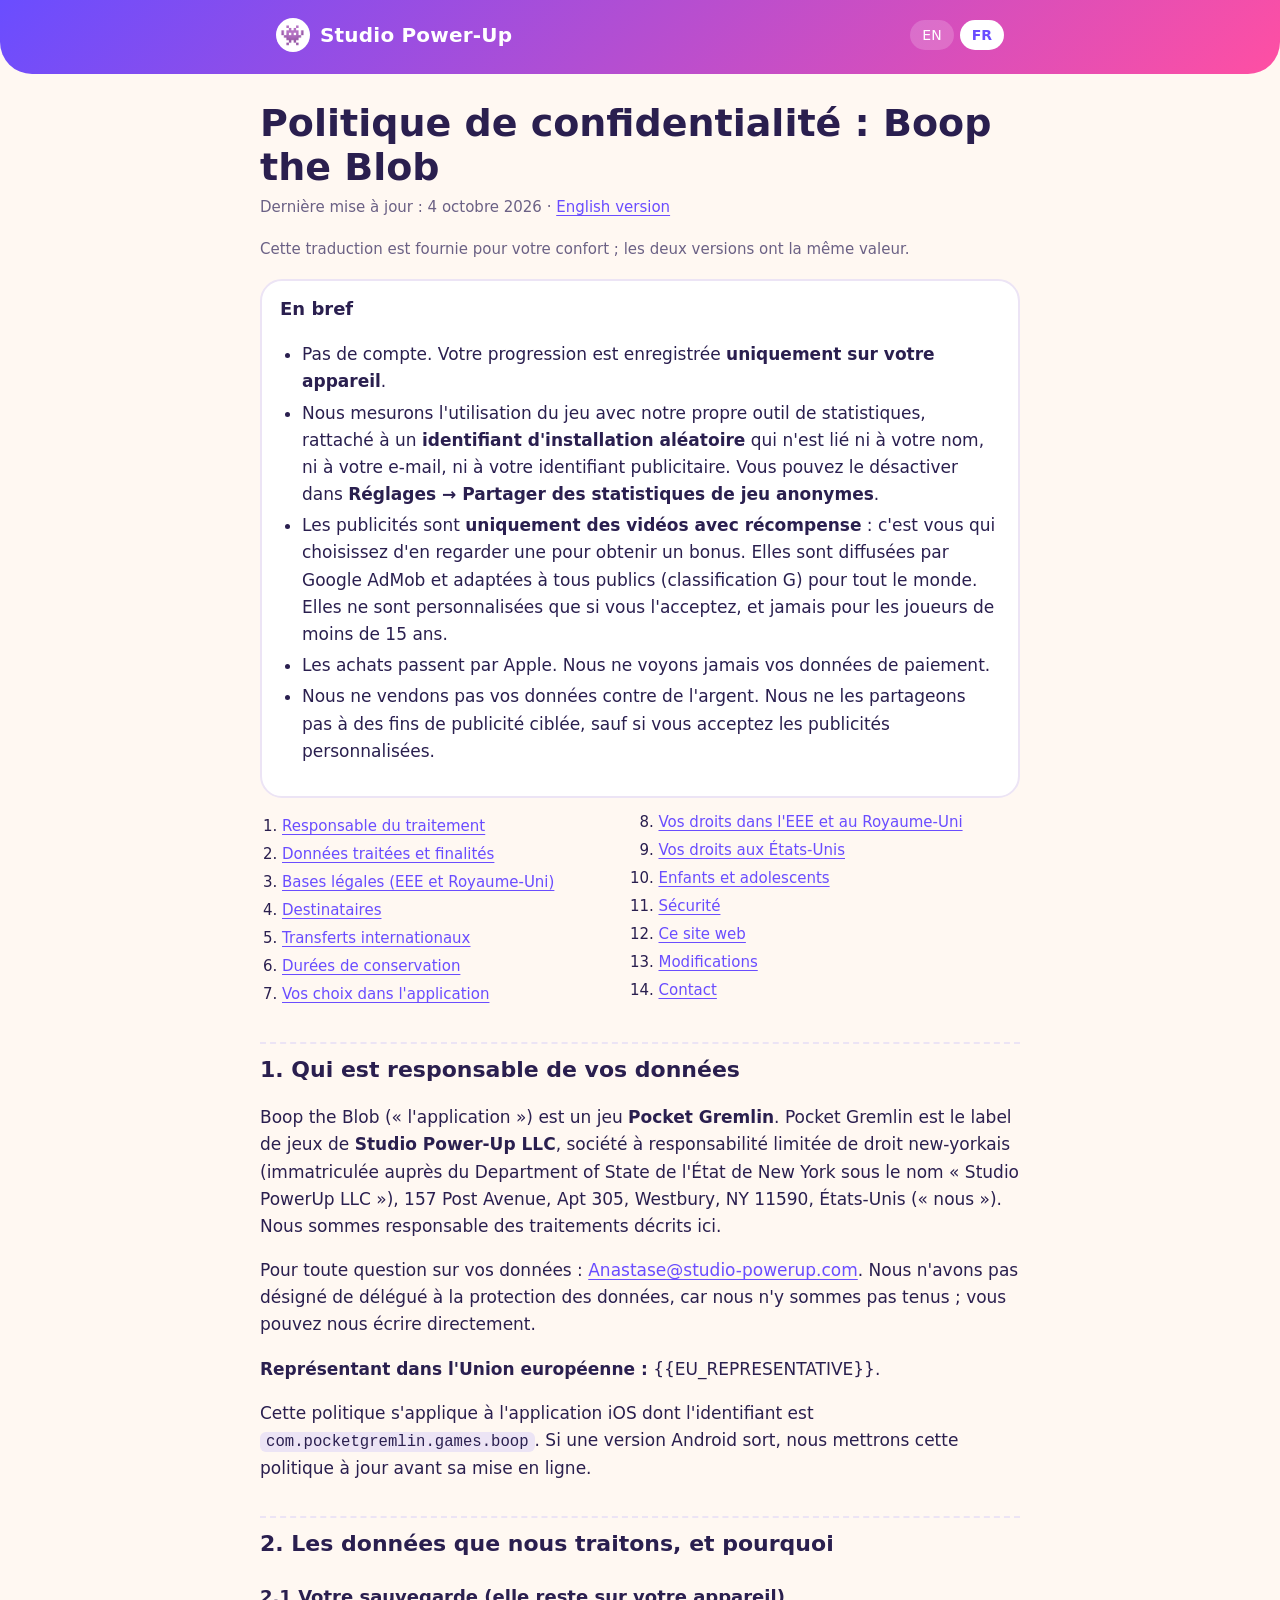
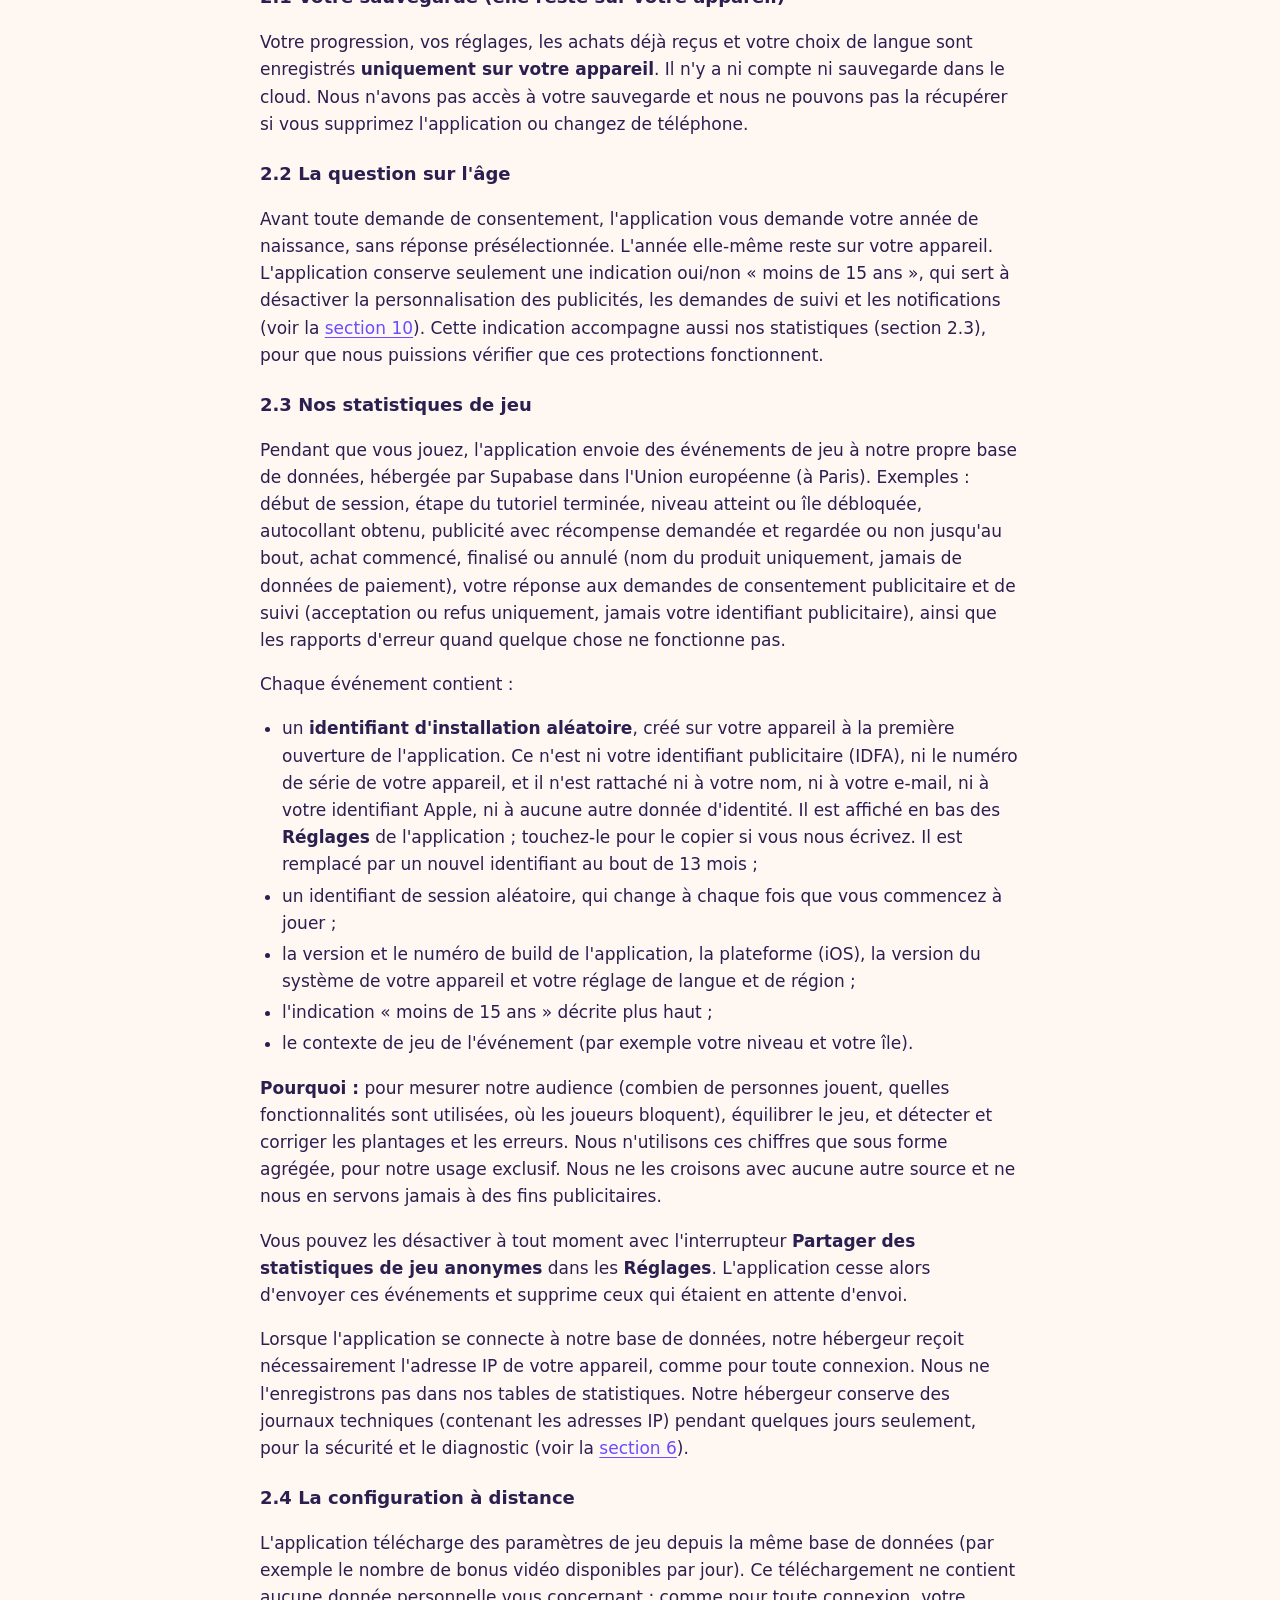
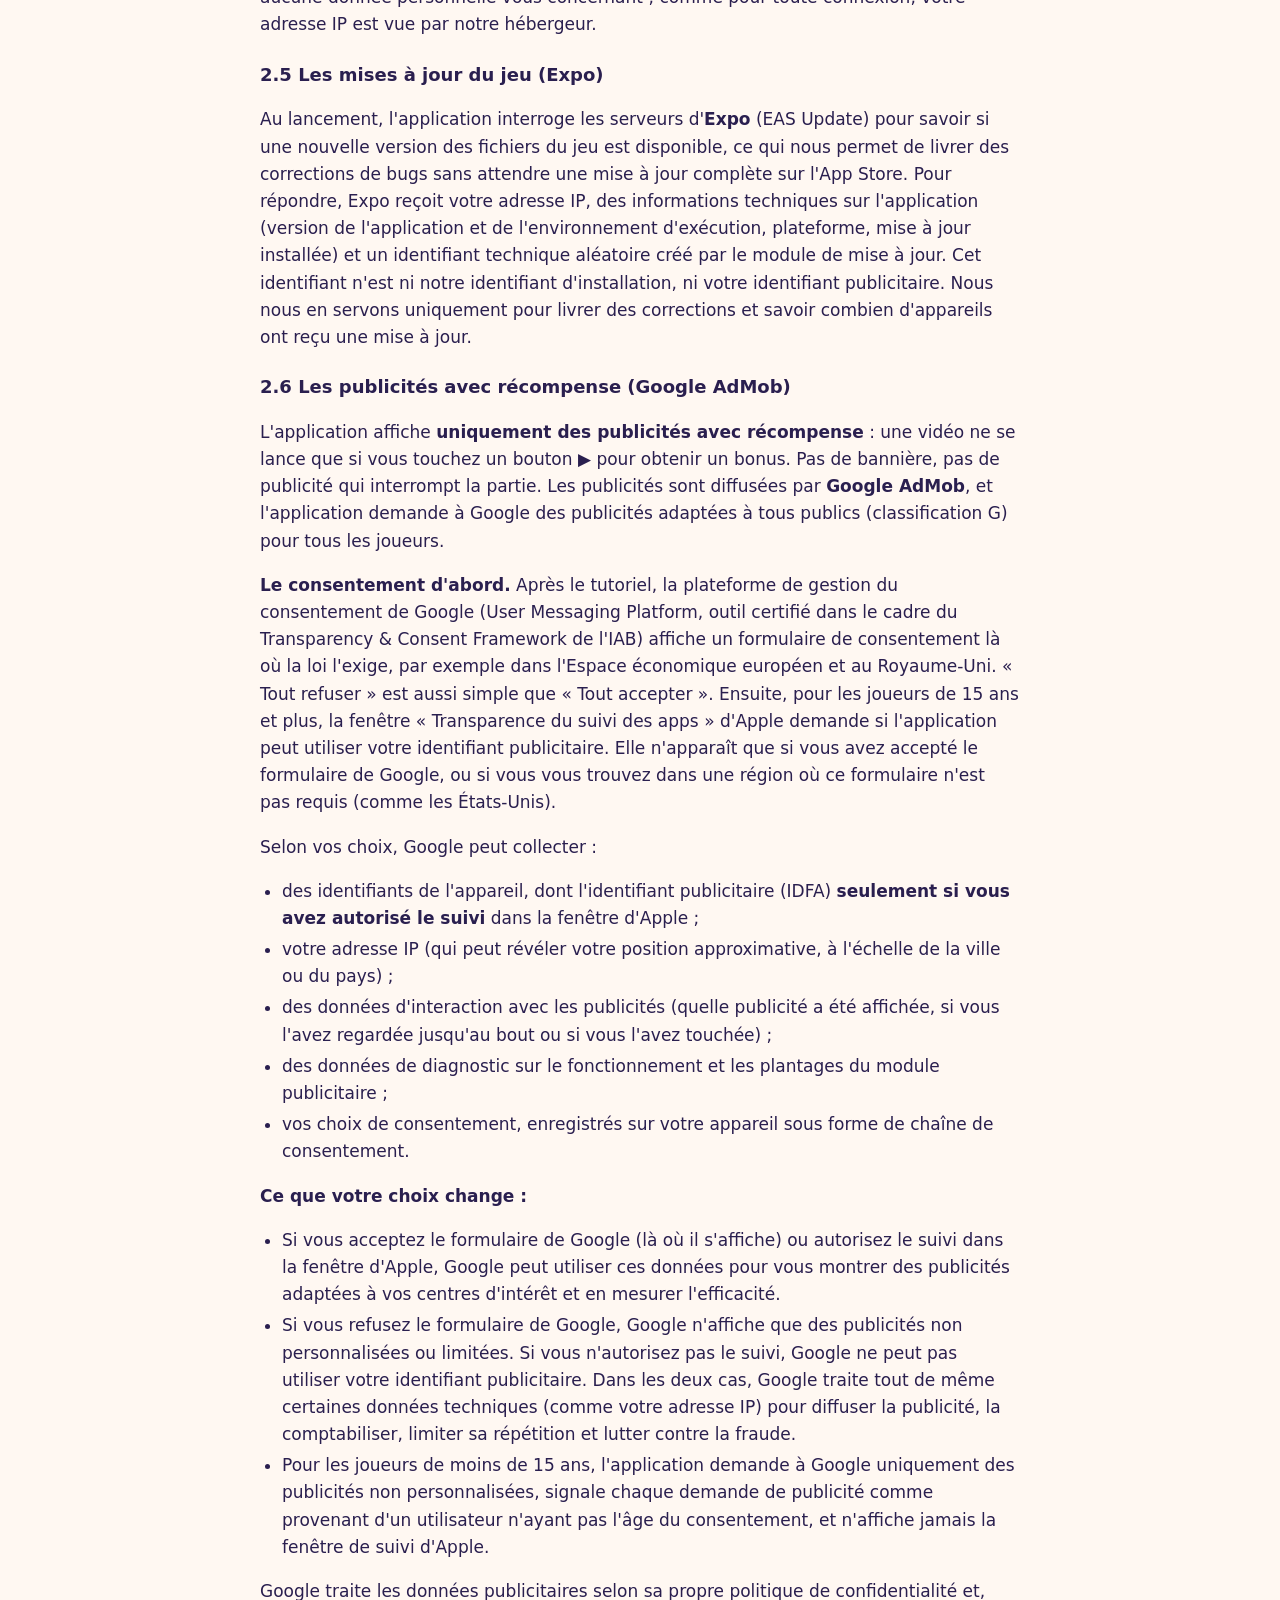
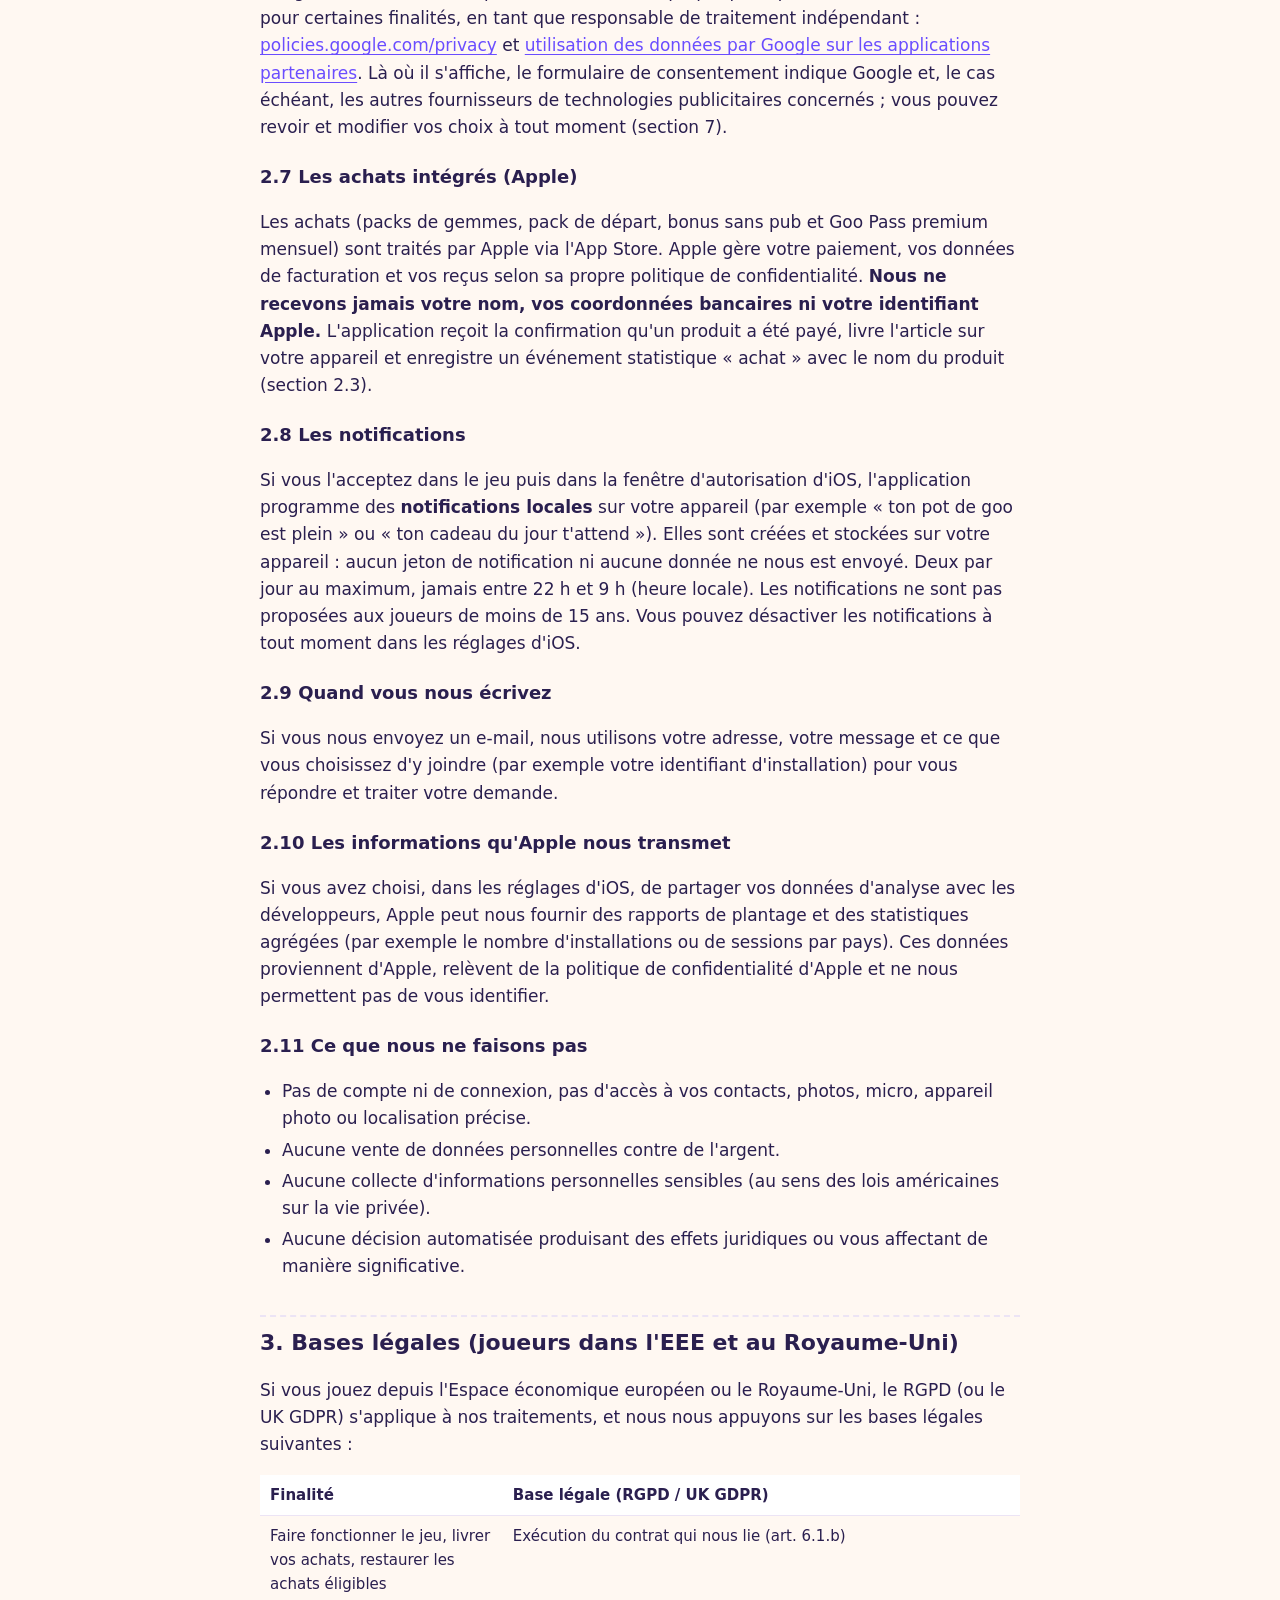
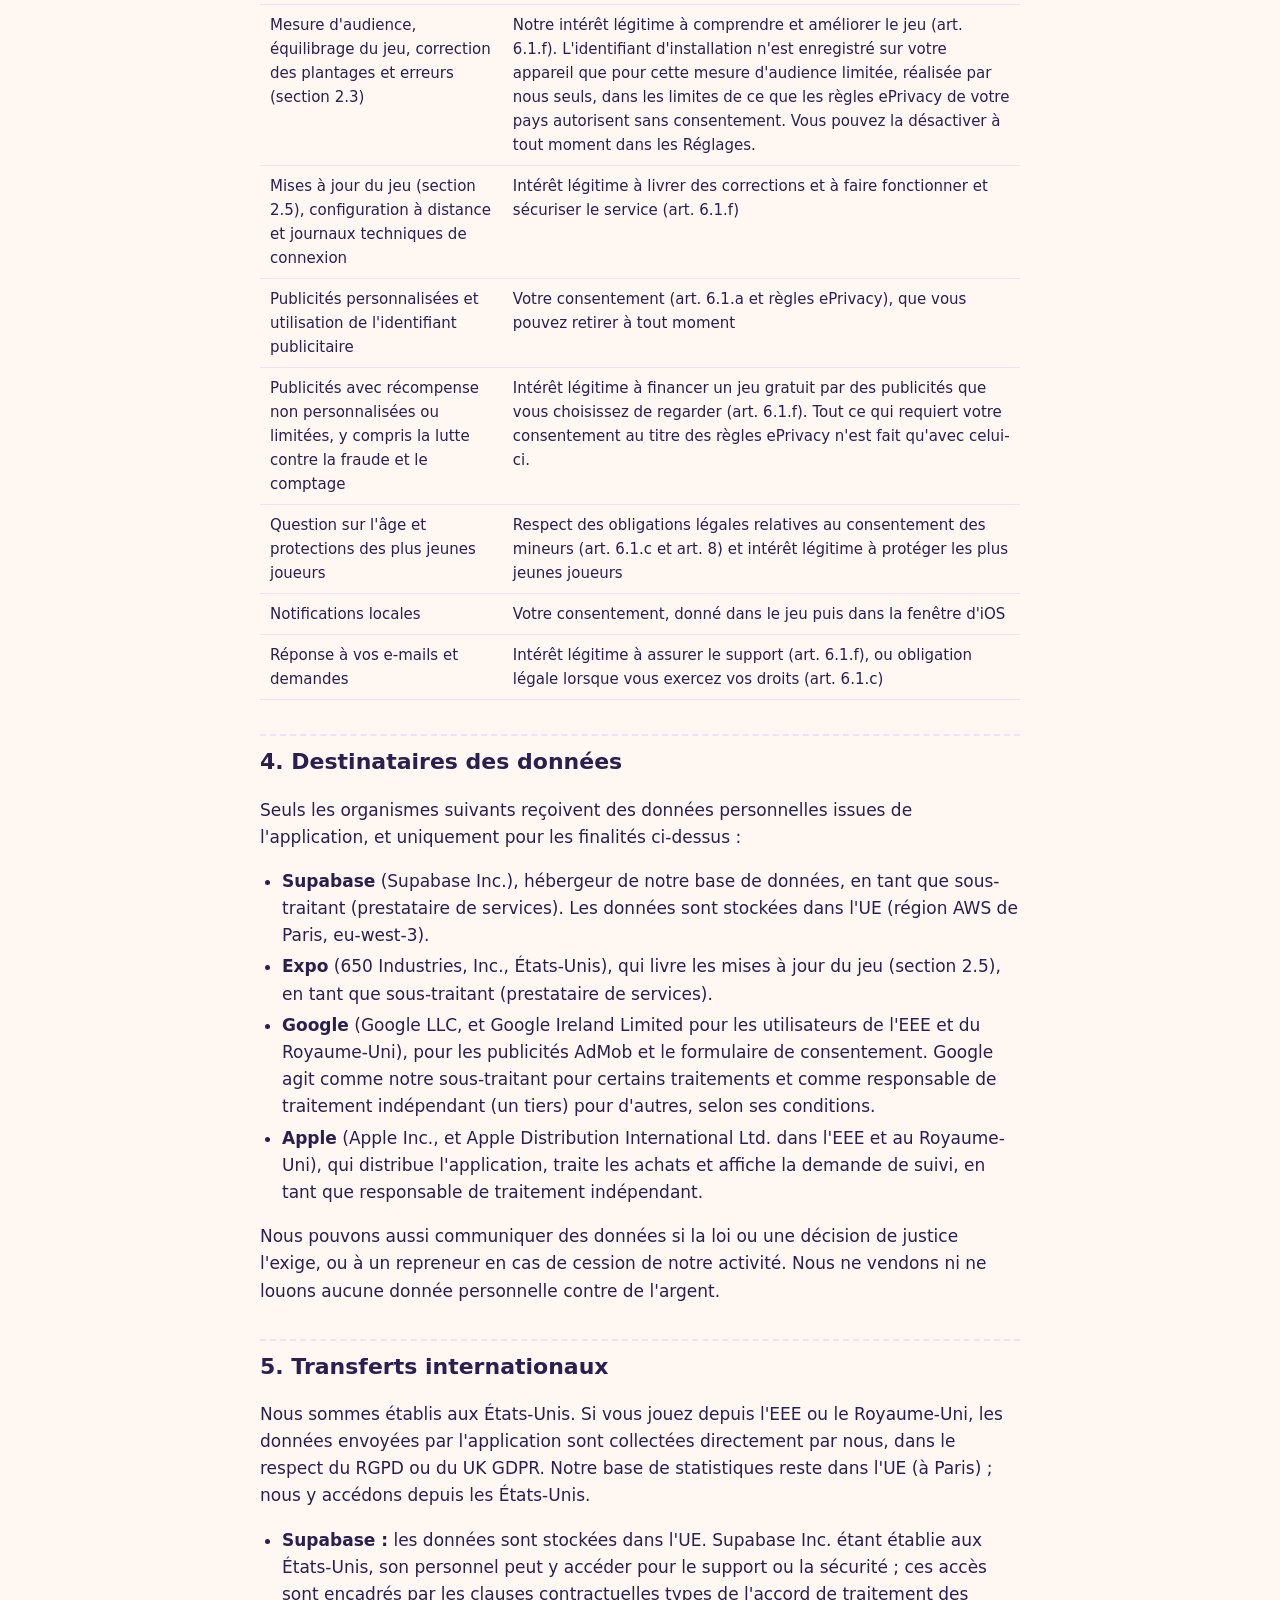
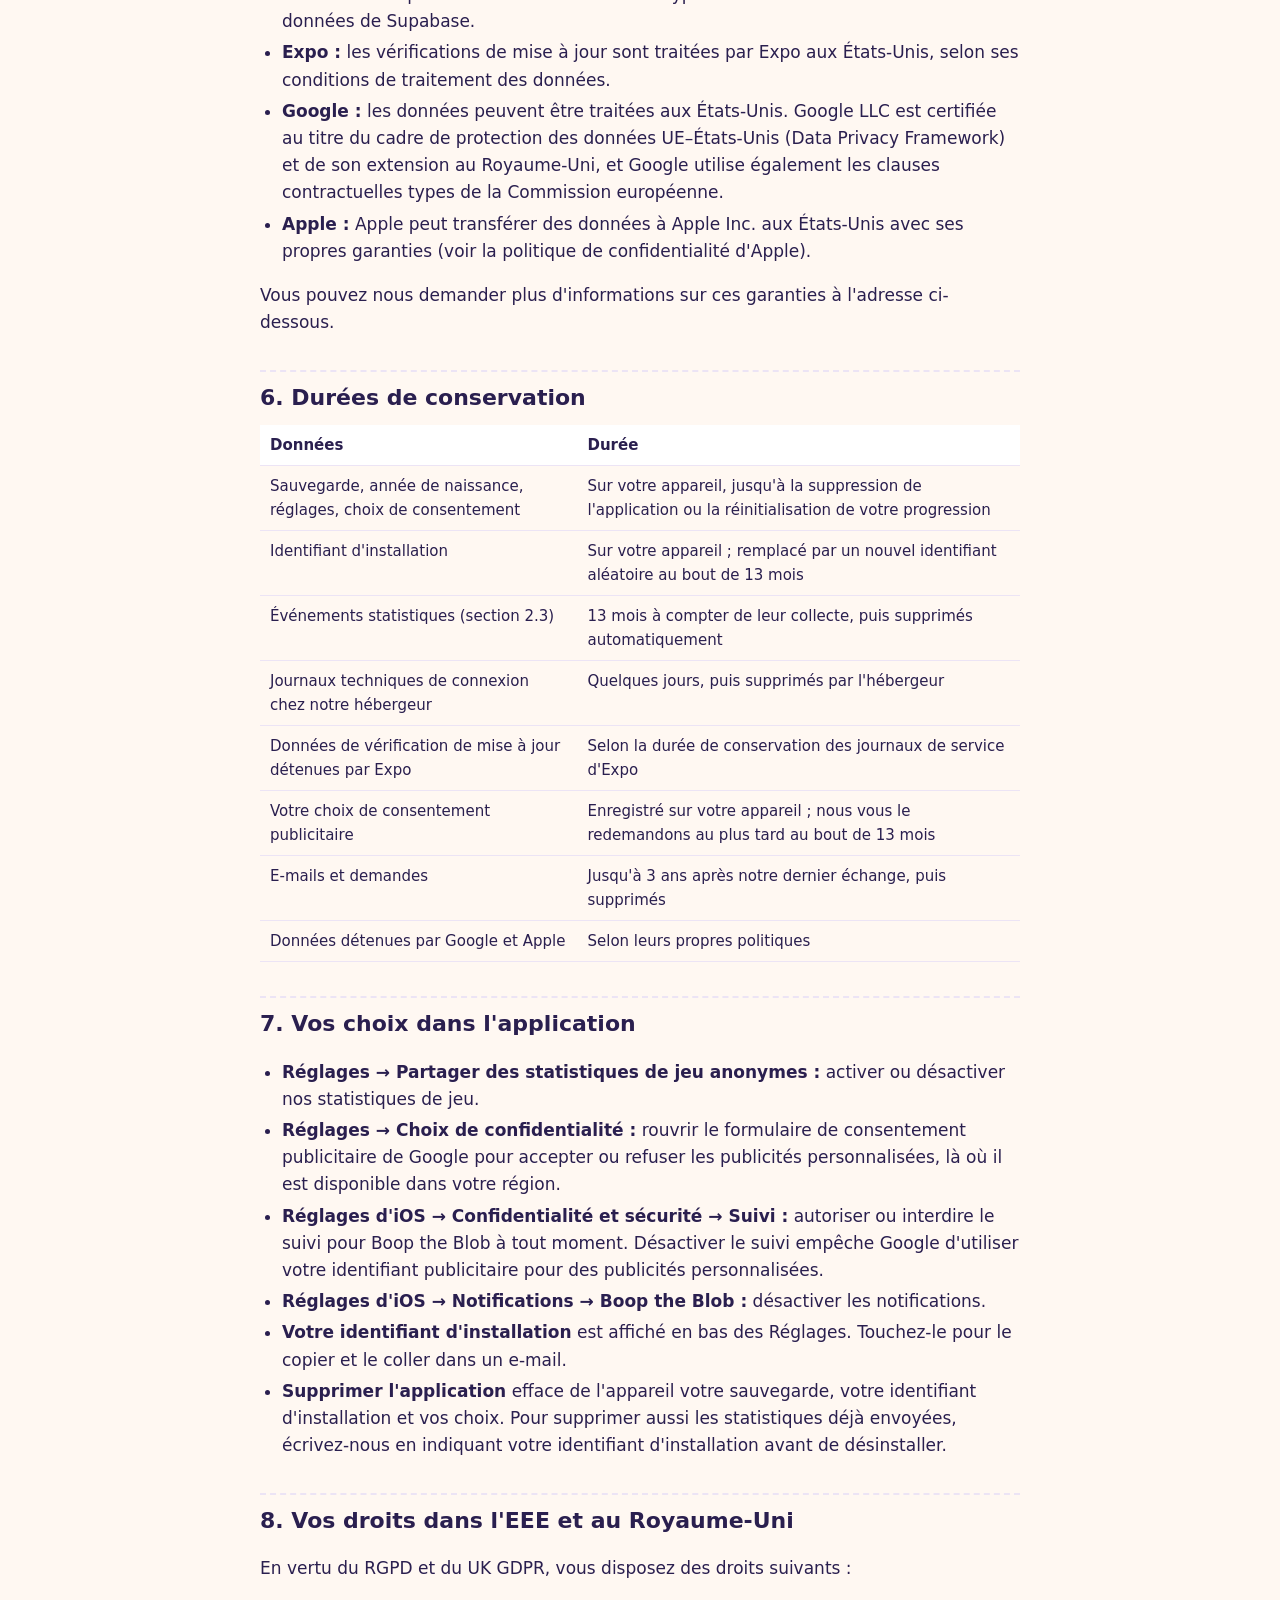
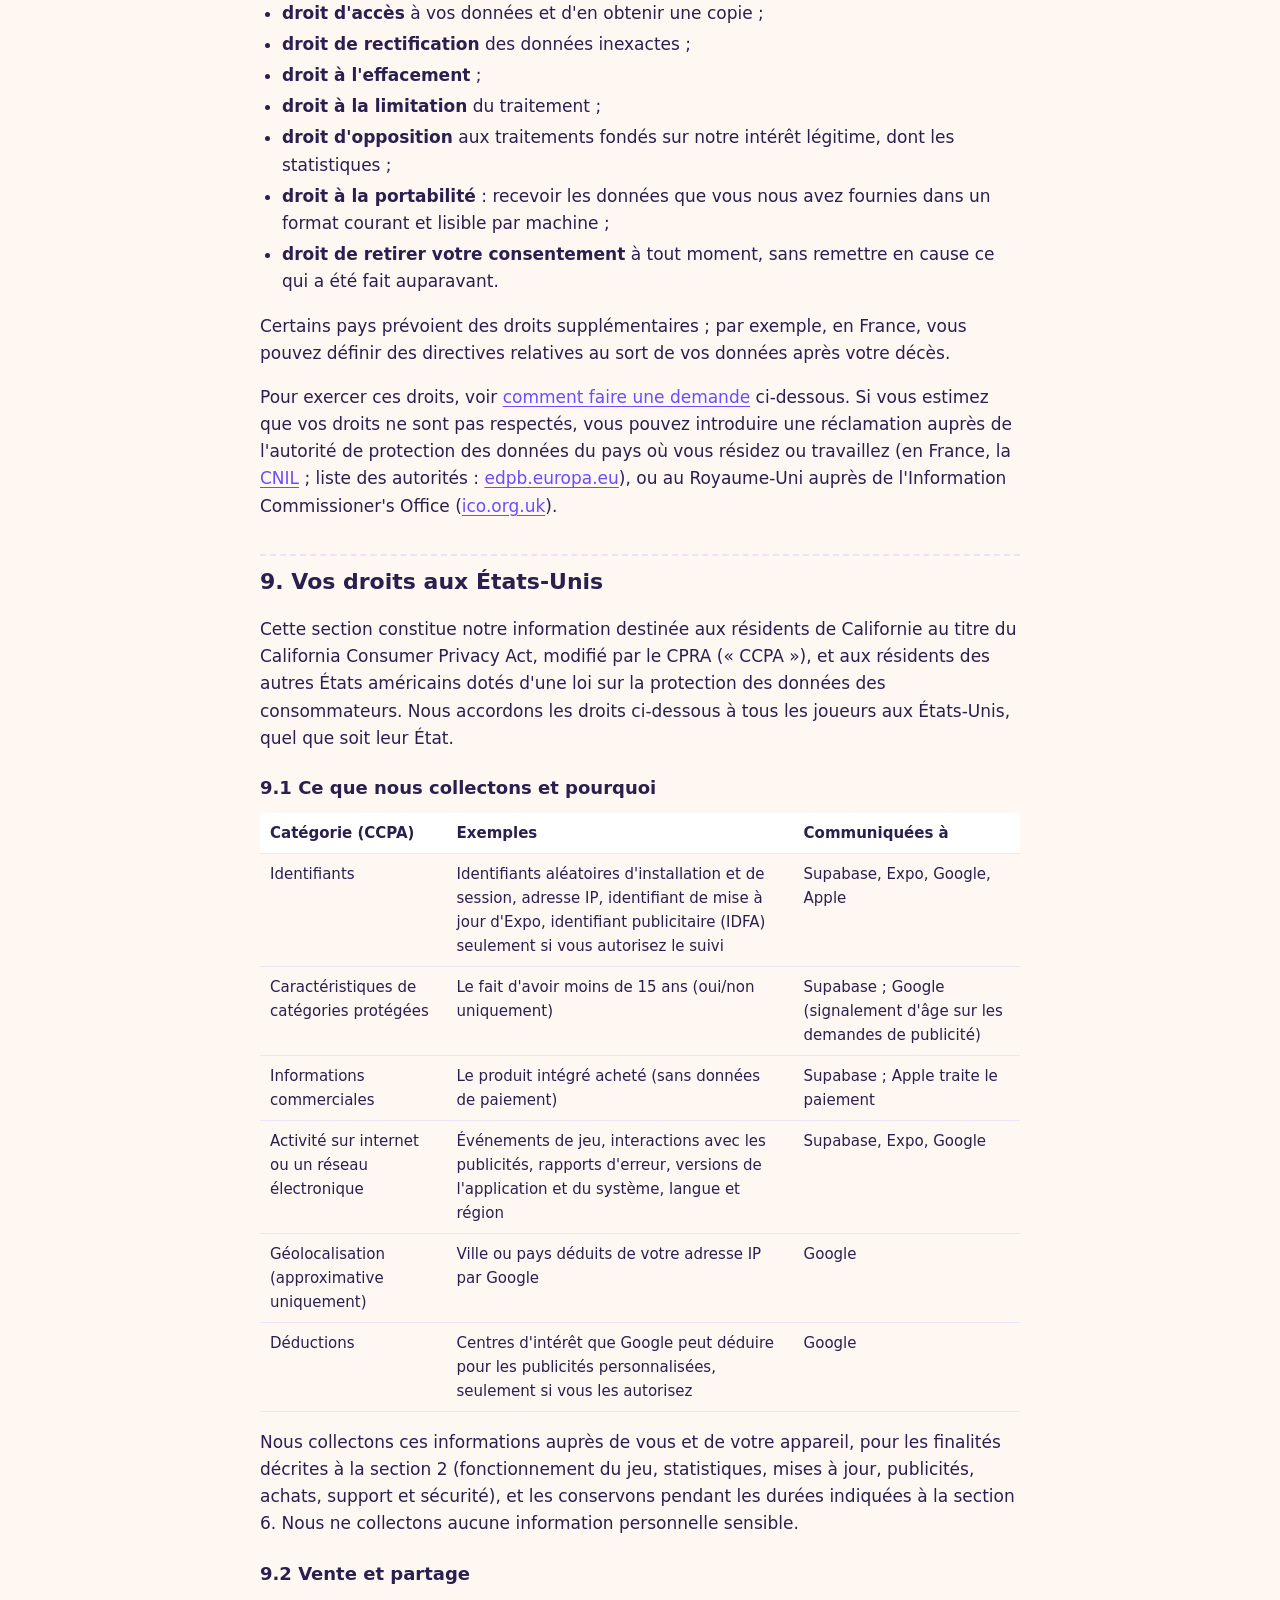
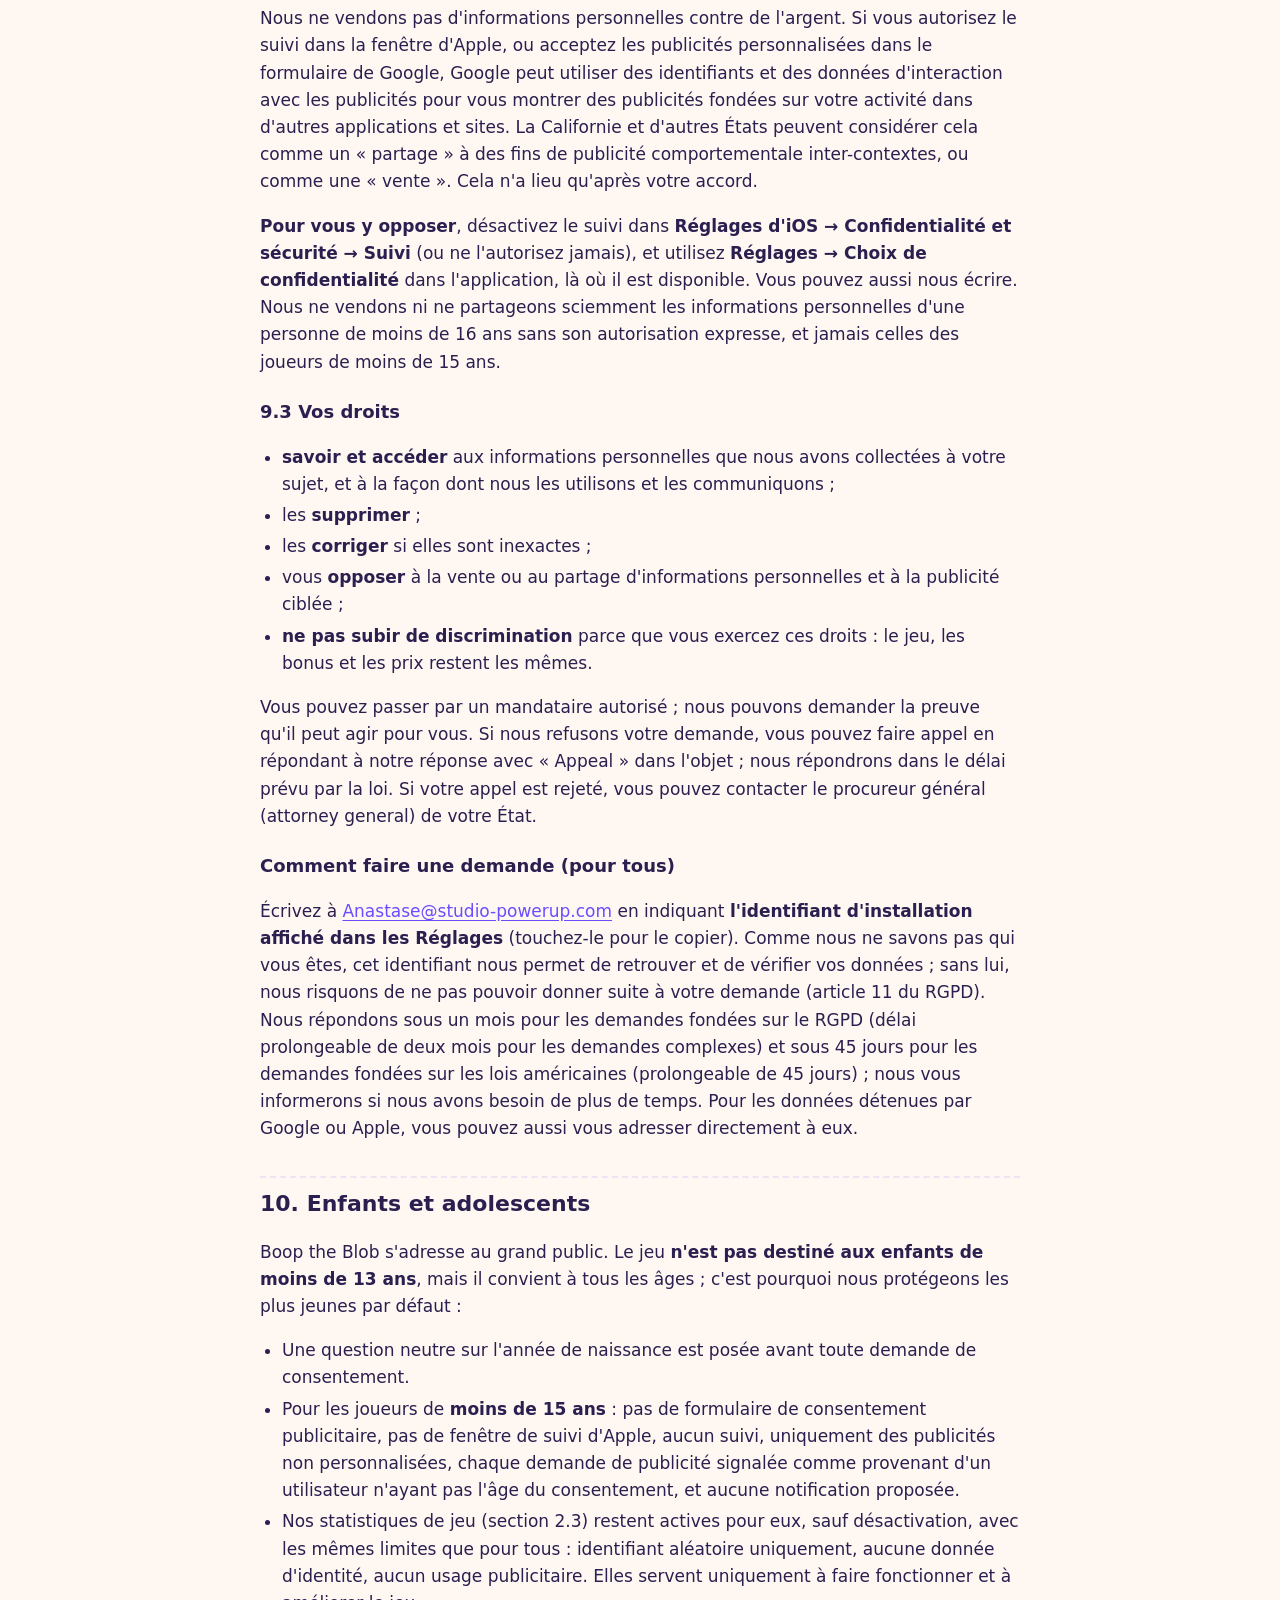
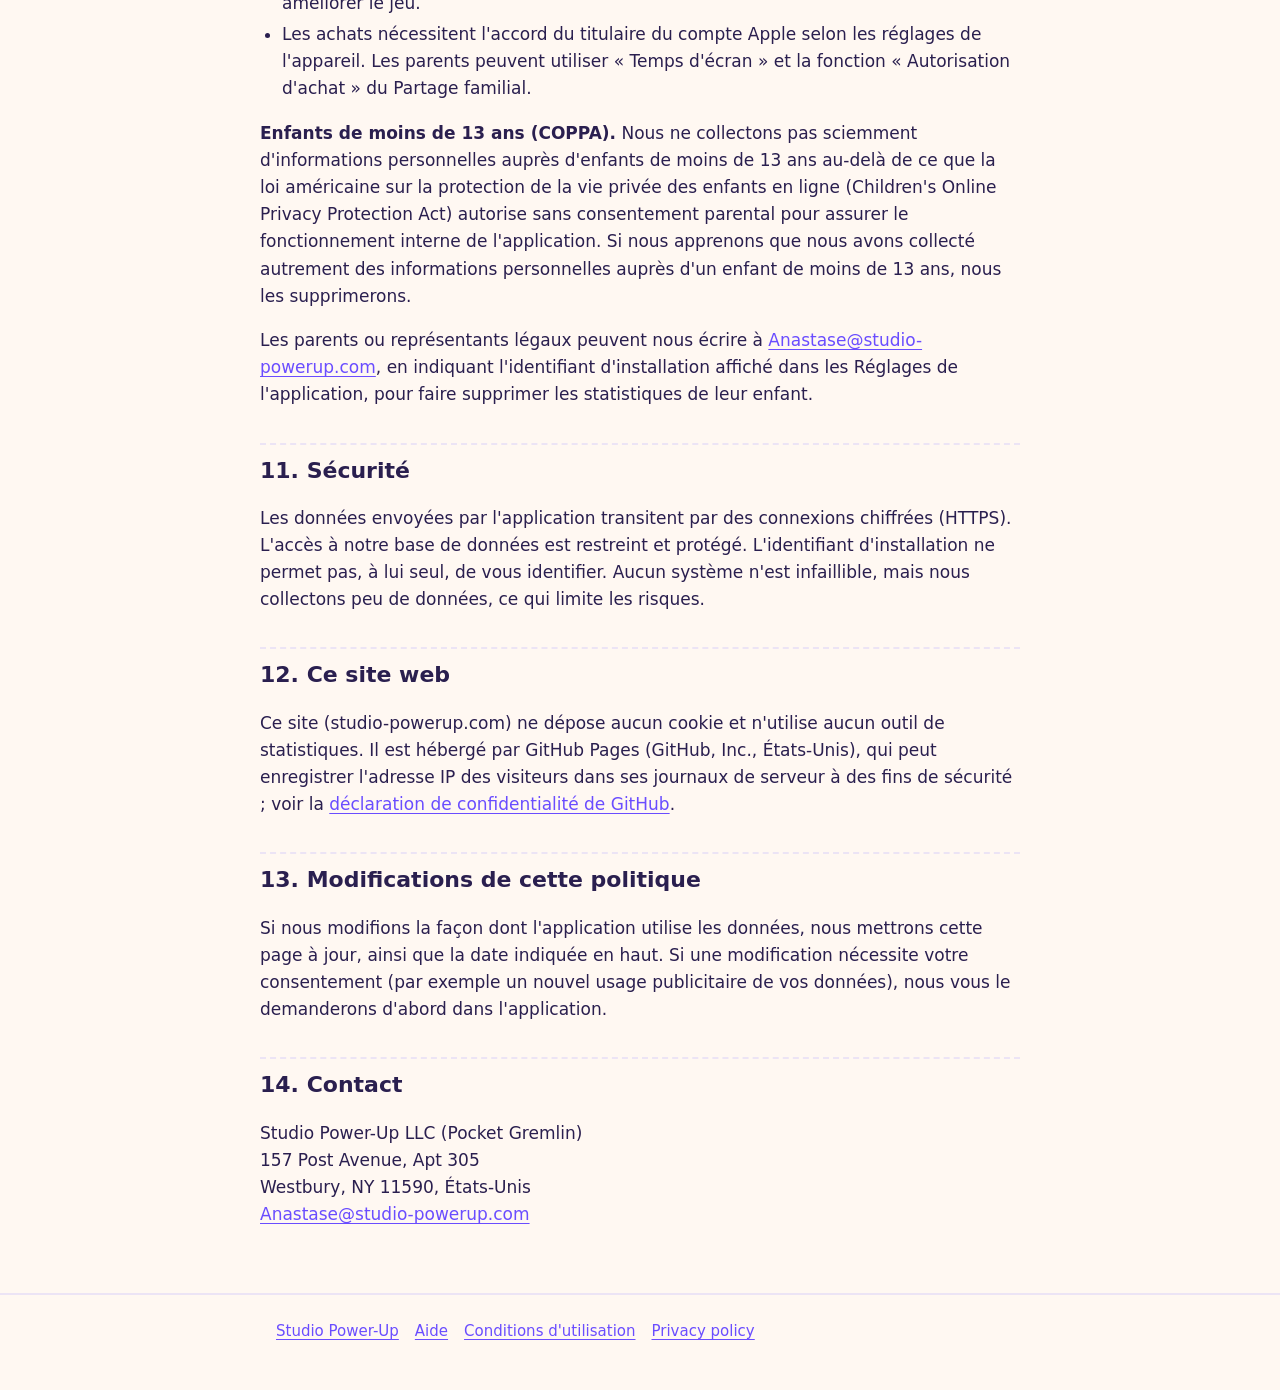
==== boop/privacy-fr.html @ 489411a3 "Studio Power-Up games site: Boop the Blob privacy, terms, support Co-Authored-By: Claude Opus 5.5 <n" ====
<!-- DRAFT: pending legal review -->
<!doctype html>
<html lang="fr">
<head>
<meta charset="utf-8">
<meta name="viewport" content="width=device-width, initial-scale=1">
<title>Boop the Blob : politique de confidentialité</title>
<meta name="description" content="Comment Boop the Blob, un jeu Pocket Gremlin de Studio Power-Up LLC, traite vos données.">
<meta name="robots" content="noindex">
<link rel="canonical" href="https://games.studio-powerup.com/boop/privacy-fr.html">
<link rel="alternate" hreflang="en" href="https://games.studio-powerup.com/boop/privacy.html">
<link rel="alternate" hreflang="fr" href="https://games.studio-powerup.com/boop/privacy-fr.html">
<link rel="stylesheet" href="../style.css">
<link rel="icon" href="icon-256.png">
</head>
<body>
<header class="top">
  <div class="wrap">
    <a class="brand" href="../"><span class="mark" aria-hidden="true">👾</span>Studio Power-Up</a>
    <nav class="lang" aria-label="Langue">
      <a href="privacy.html" lang="en">EN</a>
      <a href="privacy-fr.html" aria-current="true" lang="fr">FR</a>
    </nav>
  </div>
</header>

<main class="wrap doc">
  <h1>Politique de confidentialité : Boop the Blob</h1>
  <p class="meta">Dernière mise à jour : 4 octobre 2026 · <a href="privacy.html" lang="en">English version</a></p>
  <p class="meta">Cette traduction est fournie pour votre confort ; les deux versions ont la même valeur.</p>

  <section class="tldr" aria-labelledby="tldr">
    <h2 id="tldr">En bref</h2>
    <ul>
      <li>Pas de compte. Votre progression est enregistrée <b>uniquement sur votre appareil</b>.</li>
      <li>Nous mesurons l'utilisation du jeu avec notre propre outil de statistiques, rattaché à un <b>identifiant d'installation aléatoire</b> qui n'est lié ni à votre nom, ni à votre e-mail, ni à votre identifiant publicitaire. Vous pouvez le désactiver dans <b>Réglages → Partager des statistiques de jeu anonymes</b>.</li>
      <li>Les publicités sont <b>uniquement des vidéos avec récompense</b> : c'est vous qui choisissez d'en regarder une pour obtenir un bonus. Elles sont diffusées par Google AdMob et adaptées à tous publics (classification G) pour tout le monde. Elles ne sont personnalisées que si vous l'acceptez, et jamais pour les joueurs de moins de 15 ans.</li>
      <li>Les achats passent par Apple. Nous ne voyons jamais vos données de paiement.</li>
      <li>Nous ne vendons pas vos données contre de l'argent. Nous ne les partageons pas à des fins de publicité ciblée, sauf si vous acceptez les publicités personnalisées.</li>
    </ul>
  </section>

  <nav aria-label="Sommaire">
    <ol class="toc">
      <li><a href="#responsable">Responsable du traitement</a></li>
      <li><a href="#donnees">Données traitées et finalités</a></li>
      <li><a href="#bases">Bases légales (EEE et Royaume-Uni)</a></li>
      <li><a href="#destinataires">Destinataires</a></li>
      <li><a href="#transferts">Transferts internationaux</a></li>
      <li><a href="#conservation">Durées de conservation</a></li>
      <li><a href="#choix">Vos choix dans l'application</a></li>
      <li><a href="#droits">Vos droits dans l'EEE et au Royaume-Uni</a></li>
      <li><a href="#droits-us">Vos droits aux États-Unis</a></li>
      <li><a href="#mineurs">Enfants et adolescents</a></li>
      <li><a href="#securite">Sécurité</a></li>
      <li><a href="#site">Ce site web</a></li>
      <li><a href="#modifications">Modifications</a></li>
      <li><a href="#contact">Contact</a></li>
    </ol>
  </nav>

  <h2 id="responsable">1. Qui est responsable de vos données</h2>
  <p>Boop the Blob (« l'application ») est un jeu <b>Pocket Gremlin</b>. Pocket Gremlin est le label de jeux de <b>Studio Power-Up LLC</b>, société à responsabilité limitée de droit new-yorkais (immatriculée auprès du Department of State de l'État de New York sous le nom « Studio PowerUp LLC »), 157 Post Avenue, Apt 305, Westbury, NY 11590, États-Unis (« nous »). Nous sommes responsable des traitements décrits ici.</p>
  <p>Pour toute question sur vos données : <a href="mailto:Anastase@studio-powerup.com">Anastase@studio-powerup.com</a>. Nous n'avons pas désigné de délégué à la protection des données, car nous n'y sommes pas tenus ; vous pouvez nous écrire directement.</p>
  <p><b>Représentant dans l'Union européenne :</b> {{EU_REPRESENTATIVE}}. <!-- Art. 27 RGPD : un responsable établi hors de l'UE qui propose des biens ou services à des personnes dans l'UE peut devoir désigner un représentant dans l'UE, sauf traitement occasionnel et à faible risque. À trancher avec un conseil ; un représentant au Royaume-Uni (UK GDPR art. 27) peut aussi être nécessaire. Supprimer cette ligne si aucun n'est requis. --></p>
  <p>Cette politique s'applique à l'application iOS dont l'identifiant est <code>com.pocketgremlin.games.boop</code>. Si une version Android sort, nous mettrons cette politique à jour avant sa mise en ligne.</p>

  <h2 id="donnees">2. Les données que nous traitons, et pourquoi</h2>

  <h3>2.1 Votre sauvegarde (elle reste sur votre appareil)</h3>
  <p>Votre progression, vos réglages, les achats déjà reçus et votre choix de langue sont enregistrés <b>uniquement sur votre appareil</b>. Il n'y a ni compte ni sauvegarde dans le cloud. Nous n'avons pas accès à votre sauvegarde et nous ne pouvons pas la récupérer si vous supprimez l'application ou changez de téléphone.</p>

  <h3>2.2 La question sur l'âge</h3>
  <p>Avant toute demande de consentement, l'application vous demande votre année de naissance, sans réponse présélectionnée. L'année elle-même reste sur votre appareil. L'application conserve seulement une indication oui/non « moins de 15 ans », qui sert à désactiver la personnalisation des publicités, les demandes de suivi et les notifications (voir la <a href="#mineurs">section 10</a>). Cette indication accompagne aussi nos statistiques (section 2.3), pour que nous puissions vérifier que ces protections fonctionnent.</p>

  <h3>2.3 Nos statistiques de jeu</h3>
  <p>Pendant que vous jouez, l'application envoie des événements de jeu à notre propre base de données, hébergée par Supabase dans l'Union européenne (à Paris). Exemples : début de session, étape du tutoriel terminée, niveau atteint ou île débloquée, autocollant obtenu, publicité avec récompense demandée et regardée ou non jusqu'au bout, achat commencé, finalisé ou annulé (nom du produit uniquement, jamais de données de paiement), votre réponse aux demandes de consentement publicitaire et de suivi (acceptation ou refus uniquement, jamais votre identifiant publicitaire), ainsi que les rapports d'erreur quand quelque chose ne fonctionne pas.</p>
  <p>Chaque événement contient :</p>
  <ul>
    <li>un <b>identifiant d'installation aléatoire</b>, créé sur votre appareil à la première ouverture de l'application. Ce n'est ni votre identifiant publicitaire (IDFA), ni le numéro de série de votre appareil, et il n'est rattaché ni à votre nom, ni à votre e-mail, ni à votre identifiant Apple, ni à aucune autre donnée d'identité. Il est affiché en bas des <b>Réglages</b> de l'application ; touchez-le pour le copier si vous nous écrivez. Il est remplacé par un nouvel identifiant au bout de 13 mois ;</li>
    <li>un identifiant de session aléatoire, qui change à chaque fois que vous commencez à jouer ;</li>
    <li>la version et le numéro de build de l'application, la plateforme (iOS), la version du système de votre appareil et votre réglage de langue et de région ;</li>
    <li>l'indication « moins de 15 ans » décrite plus haut ;</li>
    <li>le contexte de jeu de l'événement (par exemple votre niveau et votre île).</li>
  </ul>
  <p><b>Pourquoi :</b> pour mesurer notre audience (combien de personnes jouent, quelles fonctionnalités sont utilisées, où les joueurs bloquent), équilibrer le jeu, et détecter et corriger les plantages et les erreurs. Nous n'utilisons ces chiffres que sous forme agrégée, pour notre usage exclusif. Nous ne les croisons avec aucune autre source et ne nous en servons jamais à des fins publicitaires.</p>
  <p>Vous pouvez les désactiver à tout moment avec l'interrupteur <b>Partager des statistiques de jeu anonymes</b> dans les <b>Réglages</b>. L'application cesse alors d'envoyer ces événements et supprime ceux qui étaient en attente d'envoi.</p>
  <p>Lorsque l'application se connecte à notre base de données, notre hébergeur reçoit nécessairement l'adresse IP de votre appareil, comme pour toute connexion. Nous ne l'enregistrons pas dans nos tables de statistiques. Notre hébergeur conserve des journaux techniques (contenant les adresses IP) pendant quelques jours seulement, pour la sécurité et le diagnostic (voir la <a href="#conservation">section 6</a>).</p>

  <h3>2.4 La configuration à distance</h3>
  <p>L'application télécharge des paramètres de jeu depuis la même base de données (par exemple le nombre de bonus vidéo disponibles par jour). Ce téléchargement ne contient aucune donnée personnelle vous concernant ; comme pour toute connexion, votre adresse IP est vue par notre hébergeur.</p>

  <h3>2.5 Les mises à jour du jeu (Expo)</h3>
  <p>Au lancement, l'application interroge les serveurs d'<b>Expo</b> (EAS Update) pour savoir si une nouvelle version des fichiers du jeu est disponible, ce qui nous permet de livrer des corrections de bugs sans attendre une mise à jour complète sur l'App Store. Pour répondre, Expo reçoit votre adresse IP, des informations techniques sur l'application (version de l'application et de l'environnement d'exécution, plateforme, mise à jour installée) et un identifiant technique aléatoire créé par le module de mise à jour. Cet identifiant n'est ni notre identifiant d'installation, ni votre identifiant publicitaire. Nous nous en servons uniquement pour livrer des corrections et savoir combien d'appareils ont reçu une mise à jour.</p>

  <h3>2.6 Les publicités avec récompense (Google AdMob)</h3>
  <p>L'application affiche <b>uniquement des publicités avec récompense</b> : une vidéo ne se lance que si vous touchez un bouton ▶ pour obtenir un bonus. Pas de bannière, pas de publicité qui interrompt la partie. Les publicités sont diffusées par <b>Google AdMob</b>, et l'application demande à Google des publicités adaptées à tous publics (classification G) pour tous les joueurs.</p>
  <p><b>Le consentement d'abord.</b> Après le tutoriel, la plateforme de gestion du consentement de Google (User Messaging Platform, outil certifié dans le cadre du Transparency &amp; Consent Framework de l'IAB) affiche un formulaire de consentement là où la loi l'exige, par exemple dans l'Espace économique européen et au Royaume-Uni. « Tout refuser » est aussi simple que « Tout accepter ». Ensuite, pour les joueurs de 15 ans et plus, la fenêtre « Transparence du suivi des apps » d'Apple demande si l'application peut utiliser votre identifiant publicitaire. Elle n'apparaît que si vous avez accepté le formulaire de Google, ou si vous vous trouvez dans une région où ce formulaire n'est pas requis (comme les États-Unis).</p>
  <p>Selon vos choix, Google peut collecter :</p>
  <ul>
    <li>des identifiants de l'appareil, dont l'identifiant publicitaire (IDFA) <b>seulement si vous avez autorisé le suivi</b> dans la fenêtre d'Apple ;</li>
    <li>votre adresse IP (qui peut révéler votre position approximative, à l'échelle de la ville ou du pays) ;</li>
    <li>des données d'interaction avec les publicités (quelle publicité a été affichée, si vous l'avez regardée jusqu'au bout ou si vous l'avez touchée) ;</li>
    <li>des données de diagnostic sur le fonctionnement et les plantages du module publicitaire ;</li>
    <li>vos choix de consentement, enregistrés sur votre appareil sous forme de chaîne de consentement.</li>
  </ul>
  <p><b>Ce que votre choix change :</b></p>
  <ul>
    <li>Si vous acceptez le formulaire de Google (là où il s'affiche) ou autorisez le suivi dans la fenêtre d'Apple, Google peut utiliser ces données pour vous montrer des publicités adaptées à vos centres d'intérêt et en mesurer l'efficacité.</li>
    <li>Si vous refusez le formulaire de Google, Google n'affiche que des publicités non personnalisées ou limitées. Si vous n'autorisez pas le suivi, Google ne peut pas utiliser votre identifiant publicitaire. Dans les deux cas, Google traite tout de même certaines données techniques (comme votre adresse IP) pour diffuser la publicité, la comptabiliser, limiter sa répétition et lutter contre la fraude.</li>
    <li>Pour les joueurs de moins de 15 ans, l'application demande à Google uniquement des publicités non personnalisées, signale chaque demande de publicité comme provenant d'un utilisateur n'ayant pas l'âge du consentement, et n'affiche jamais la fenêtre de suivi d'Apple.</li>
  </ul>
  <p>Google traite les données publicitaires selon sa propre politique de confidentialité et, pour certaines finalités, en tant que responsable de traitement indépendant : <a href="https://policies.google.com/privacy?hl=fr">policies.google.com/privacy</a> et <a href="https://policies.google.com/technologies/partner-sites?hl=fr">utilisation des données par Google sur les applications partenaires</a>. Là où il s'affiche, le formulaire de consentement indique Google et, le cas échéant, les autres fournisseurs de technologies publicitaires concernés ; vous pouvez revoir et modifier vos choix à tout moment (section 7).</p>

  <h3>2.7 Les achats intégrés (Apple)</h3>
  <p>Les achats (packs de gemmes, pack de départ, bonus sans pub et Goo Pass premium mensuel) sont traités par Apple via l'App Store. Apple gère votre paiement, vos données de facturation et vos reçus selon sa propre politique de confidentialité. <b>Nous ne recevons jamais votre nom, vos coordonnées bancaires ni votre identifiant Apple.</b> L'application reçoit la confirmation qu'un produit a été payé, livre l'article sur votre appareil et enregistre un événement statistique « achat » avec le nom du produit (section 2.3).</p>

  <h3>2.8 Les notifications</h3>
  <p>Si vous l'acceptez dans le jeu puis dans la fenêtre d'autorisation d'iOS, l'application programme des <b>notifications locales</b> sur votre appareil (par exemple « ton pot de goo est plein » ou « ton cadeau du jour t'attend »). Elles sont créées et stockées sur votre appareil : aucun jeton de notification ni aucune donnée ne nous est envoyé. Deux par jour au maximum, jamais entre 22 h et 9 h (heure locale). Les notifications ne sont pas proposées aux joueurs de moins de 15 ans. Vous pouvez désactiver les notifications à tout moment dans les réglages d'iOS.</p>

  <h3>2.9 Quand vous nous écrivez</h3>
  <p>Si vous nous envoyez un e-mail, nous utilisons votre adresse, votre message et ce que vous choisissez d'y joindre (par exemple votre identifiant d'installation) pour vous répondre et traiter votre demande.</p>

  <h3>2.10 Les informations qu'Apple nous transmet</h3>
  <p>Si vous avez choisi, dans les réglages d'iOS, de partager vos données d'analyse avec les développeurs, Apple peut nous fournir des rapports de plantage et des statistiques agrégées (par exemple le nombre d'installations ou de sessions par pays). Ces données proviennent d'Apple, relèvent de la politique de confidentialité d'Apple et ne nous permettent pas de vous identifier.</p>

  <h3>2.11 Ce que nous ne faisons pas</h3>
  <ul>
    <li>Pas de compte ni de connexion, pas d'accès à vos contacts, photos, micro, appareil photo ou localisation précise.</li>
    <li>Aucune vente de données personnelles contre de l'argent.</li>
    <li>Aucune collecte d'informations personnelles sensibles (au sens des lois américaines sur la vie privée).</li>
    <li>Aucune décision automatisée produisant des effets juridiques ou vous affectant de manière significative.</li>
  </ul>

  <h2 id="bases">3. Bases légales (joueurs dans l'EEE et au Royaume-Uni)</h2>
  <p>Si vous jouez depuis l'Espace économique européen ou le Royaume-Uni, le RGPD (ou le UK GDPR) s'applique à nos traitements, et nous nous appuyons sur les bases légales suivantes :</p>
  <div class="table-scroll">
  <table>
    <thead><tr><th>Finalité</th><th>Base légale (RGPD / UK GDPR)</th></tr></thead>
    <tbody>
      <tr><td>Faire fonctionner le jeu, livrer vos achats, restaurer les achats éligibles</td><td>Exécution du contrat qui nous lie (art. 6.1.b)</td></tr>
      <tr><td>Mesure d'audience, équilibrage du jeu, correction des plantages et erreurs (section 2.3)</td><td>Notre intérêt légitime à comprendre et améliorer le jeu (art. 6.1.f). L'identifiant d'installation n'est enregistré sur votre appareil que pour cette mesure d'audience limitée, réalisée par nous seuls, dans les limites de ce que les règles ePrivacy de votre pays autorisent sans consentement. Vous pouvez la désactiver à tout moment dans les Réglages.</td></tr>
      <tr><td>Mises à jour du jeu (section 2.5), configuration à distance et journaux techniques de connexion</td><td>Intérêt légitime à livrer des corrections et à faire fonctionner et sécuriser le service (art. 6.1.f)</td></tr>
      <tr><td>Publicités personnalisées et utilisation de l'identifiant publicitaire</td><td>Votre consentement (art. 6.1.a et règles ePrivacy), que vous pouvez retirer à tout moment</td></tr>
      <tr><td>Publicités avec récompense non personnalisées ou limitées, y compris la lutte contre la fraude et le comptage</td><td>Intérêt légitime à financer un jeu gratuit par des publicités que vous choisissez de regarder (art. 6.1.f). Tout ce qui requiert votre consentement au titre des règles ePrivacy n'est fait qu'avec celui-ci.</td></tr>
      <tr><td>Question sur l'âge et protections des plus jeunes joueurs</td><td>Respect des obligations légales relatives au consentement des mineurs (art. 6.1.c et art. 8) et intérêt légitime à protéger les plus jeunes joueurs</td></tr>
      <tr><td>Notifications locales</td><td>Votre consentement, donné dans le jeu puis dans la fenêtre d'iOS</td></tr>
      <tr><td>Réponse à vos e-mails et demandes</td><td>Intérêt légitime à assurer le support (art. 6.1.f), ou obligation légale lorsque vous exercez vos droits (art. 6.1.c)</td></tr>
    </tbody>
  </table>
  </div>

  <h2 id="destinataires">4. Destinataires des données</h2>
  <p>Seuls les organismes suivants reçoivent des données personnelles issues de l'application, et uniquement pour les finalités ci-dessus :</p>
  <ul>
    <li><b>Supabase</b> (Supabase Inc.), hébergeur de notre base de données, en tant que sous-traitant (prestataire de services). Les données sont stockées dans l'UE (région AWS de Paris, eu-west-3).</li>
    <li><b>Expo</b> (650 Industries, Inc., États-Unis), qui livre les mises à jour du jeu (section 2.5), en tant que sous-traitant (prestataire de services).</li>
    <li><b>Google</b> (Google LLC, et Google Ireland Limited pour les utilisateurs de l'EEE et du Royaume-Uni), pour les publicités AdMob et le formulaire de consentement. Google agit comme notre sous-traitant pour certains traitements et comme responsable de traitement indépendant (un tiers) pour d'autres, selon ses conditions.</li>
    <li><b>Apple</b> (Apple Inc., et Apple Distribution International Ltd. dans l'EEE et au Royaume-Uni), qui distribue l'application, traite les achats et affiche la demande de suivi, en tant que responsable de traitement indépendant.</li>
  </ul>
  <p>Nous pouvons aussi communiquer des données si la loi ou une décision de justice l'exige, ou à un repreneur en cas de cession de notre activité. Nous ne vendons ni ne louons aucune donnée personnelle contre de l'argent.</p>

  <h2 id="transferts">5. Transferts internationaux</h2>
  <p>Nous sommes établis aux États-Unis. Si vous jouez depuis l'EEE ou le Royaume-Uni, les données envoyées par l'application sont collectées directement par nous, dans le respect du RGPD ou du UK GDPR. Notre base de statistiques reste dans l'UE (à Paris) ; nous y accédons depuis les États-Unis.</p>
  <ul>
    <li><b>Supabase :</b> les données sont stockées dans l'UE. Supabase Inc. étant établie aux États-Unis, son personnel peut y accéder pour le support ou la sécurité ; ces accès sont encadrés par les clauses contractuelles types de l'accord de traitement des données de Supabase.</li>
    <li><b>Expo :</b> les vérifications de mise à jour sont traitées par Expo aux États-Unis, selon ses conditions de traitement des données.</li>
    <li><b>Google :</b> les données peuvent être traitées aux États-Unis. Google LLC est certifiée au titre du cadre de protection des données UE–États-Unis (Data Privacy Framework) et de son extension au Royaume-Uni, et Google utilise également les clauses contractuelles types de la Commission européenne.</li>
    <li><b>Apple :</b> Apple peut transférer des données à Apple Inc. aux États-Unis avec ses propres garanties (voir la politique de confidentialité d'Apple).</li>
  </ul>
  <p>Vous pouvez nous demander plus d'informations sur ces garanties à l'adresse ci-dessous.</p>

  <h2 id="conservation">6. Durées de conservation</h2>
  <div class="table-scroll">
  <table>
    <thead><tr><th>Données</th><th>Durée</th></tr></thead>
    <tbody>
      <tr><td>Sauvegarde, année de naissance, réglages, choix de consentement</td><td>Sur votre appareil, jusqu'à la suppression de l'application ou la réinitialisation de votre progression</td></tr>
      <tr><td>Identifiant d'installation</td><td>Sur votre appareil ; remplacé par un nouvel identifiant aléatoire au bout de 13 mois</td></tr>
      <tr><td>Événements statistiques (section 2.3)</td><td>13 mois à compter de leur collecte, puis supprimés automatiquement</td></tr>
      <tr><td>Journaux techniques de connexion chez notre hébergeur</td><td>Quelques jours, puis supprimés par l'hébergeur</td></tr>
      <tr><td>Données de vérification de mise à jour détenues par Expo</td><td>Selon la durée de conservation des journaux de service d'Expo</td></tr>
      <tr><td>Votre choix de consentement publicitaire</td><td>Enregistré sur votre appareil ; nous vous le redemandons au plus tard au bout de 13 mois</td></tr>
      <tr><td>E-mails et demandes</td><td>Jusqu'à 3 ans après notre dernier échange, puis supprimés</td></tr>
      <tr><td>Données détenues par Google et Apple</td><td>Selon leurs propres politiques</td></tr>
    </tbody>
  </table>
  </div>

  <h2 id="choix">7. Vos choix dans l'application</h2>
  <ul>
    <li><b>Réglages → Partager des statistiques de jeu anonymes :</b> activer ou désactiver nos statistiques de jeu.</li>
    <li><b>Réglages → Choix de confidentialité :</b> rouvrir le formulaire de consentement publicitaire de Google pour accepter ou refuser les publicités personnalisées, là où il est disponible dans votre région.</li>
    <li><b>Réglages d'iOS → Confidentialité et sécurité → Suivi :</b> autoriser ou interdire le suivi pour Boop the Blob à tout moment. Désactiver le suivi empêche Google d'utiliser votre identifiant publicitaire pour des publicités personnalisées.</li>
    <li><b>Réglages d'iOS → Notifications → Boop the Blob :</b> désactiver les notifications.</li>
    <li><b>Votre identifiant d'installation</b> est affiché en bas des Réglages. Touchez-le pour le copier et le coller dans un e-mail.</li>
    <li><b>Supprimer l'application</b> efface de l'appareil votre sauvegarde, votre identifiant d'installation et vos choix. Pour supprimer aussi les statistiques déjà envoyées, écrivez-nous en indiquant votre identifiant d'installation avant de désinstaller.</li>
  </ul>

  <h2 id="droits">8. Vos droits dans l'EEE et au Royaume-Uni</h2>
  <p>En vertu du RGPD et du UK GDPR, vous disposez des droits suivants :</p>
  <ul>
    <li><b>droit d'accès</b> à vos données et d'en obtenir une copie ;</li>
    <li><b>droit de rectification</b> des données inexactes ;</li>
    <li><b>droit à l'effacement</b> ;</li>
    <li><b>droit à la limitation</b> du traitement ;</li>
    <li><b>droit d'opposition</b> aux traitements fondés sur notre intérêt légitime, dont les statistiques ;</li>
    <li><b>droit à la portabilité</b> : recevoir les données que vous nous avez fournies dans un format courant et lisible par machine ;</li>
    <li><b>droit de retirer votre consentement</b> à tout moment, sans remettre en cause ce qui a été fait auparavant.</li>
  </ul>
  <p>Certains pays prévoient des droits supplémentaires ; par exemple, en France, vous pouvez définir des directives relatives au sort de vos données après votre décès.</p>
  <p>Pour exercer ces droits, voir <a href="#demande">comment faire une demande</a> ci-dessous. Si vous estimez que vos droits ne sont pas respectés, vous pouvez introduire une réclamation auprès de l'autorité de protection des données du pays où vous résidez ou travaillez (en France, la <a href="https://www.cnil.fr">CNIL</a> ; liste des autorités : <a href="https://www.edpb.europa.eu/about-edpb/about-edpb/members_fr">edpb.europa.eu</a>), ou au Royaume-Uni auprès de l'Information Commissioner's Office (<a href="https://ico.org.uk">ico.org.uk</a>).</p>

  <h2 id="droits-us">9. Vos droits aux États-Unis</h2>
  <p>Cette section constitue notre information destinée aux résidents de Californie au titre du California Consumer Privacy Act, modifié par le CPRA (« CCPA »), et aux résidents des autres États américains dotés d'une loi sur la protection des données des consommateurs. Nous accordons les droits ci-dessous à tous les joueurs aux États-Unis, quel que soit leur État.</p>

  <h3>9.1 Ce que nous collectons et pourquoi</h3>
  <div class="table-scroll">
  <table>
    <thead><tr><th>Catégorie (CCPA)</th><th>Exemples</th><th>Communiquées à</th></tr></thead>
    <tbody>
      <tr><td>Identifiants</td><td>Identifiants aléatoires d'installation et de session, adresse IP, identifiant de mise à jour d'Expo, identifiant publicitaire (IDFA) seulement si vous autorisez le suivi</td><td>Supabase, Expo, Google, Apple</td></tr>
      <tr><td>Caractéristiques de catégories protégées</td><td>Le fait d'avoir moins de 15 ans (oui/non uniquement)</td><td>Supabase ; Google (signalement d'âge sur les demandes de publicité)</td></tr>
      <tr><td>Informations commerciales</td><td>Le produit intégré acheté (sans données de paiement)</td><td>Supabase ; Apple traite le paiement</td></tr>
      <tr><td>Activité sur internet ou un réseau électronique</td><td>Événements de jeu, interactions avec les publicités, rapports d'erreur, versions de l'application et du système, langue et région</td><td>Supabase, Expo, Google</td></tr>
      <tr><td>Géolocalisation (approximative uniquement)</td><td>Ville ou pays déduits de votre adresse IP par Google</td><td>Google</td></tr>
      <tr><td>Déductions</td><td>Centres d'intérêt que Google peut déduire pour les publicités personnalisées, seulement si vous les autorisez</td><td>Google</td></tr>
    </tbody>
  </table>
  </div>
  <p>Nous collectons ces informations auprès de vous et de votre appareil, pour les finalités décrites à la section 2 (fonctionnement du jeu, statistiques, mises à jour, publicités, achats, support et sécurité), et les conservons pendant les durées indiquées à la section 6. Nous ne collectons aucune information personnelle sensible.</p>

  <h3>9.2 Vente et partage</h3>
  <p>Nous ne vendons pas d'informations personnelles contre de l'argent. Si vous autorisez le suivi dans la fenêtre d'Apple, ou acceptez les publicités personnalisées dans le formulaire de Google, Google peut utiliser des identifiants et des données d'interaction avec les publicités pour vous montrer des publicités fondées sur votre activité dans d'autres applications et sites. La Californie et d'autres États peuvent considérer cela comme un « partage » à des fins de publicité comportementale inter-contextes, ou comme une « vente ». Cela n'a lieu qu'après votre accord.</p>
  <p><b>Pour vous y opposer</b>, désactivez le suivi dans <b>Réglages d'iOS → Confidentialité et sécurité → Suivi</b> (ou ne l'autorisez jamais), et utilisez <b>Réglages → Choix de confidentialité</b> dans l'application, là où il est disponible. Vous pouvez aussi nous écrire. Nous ne vendons ni ne partageons sciemment les informations personnelles d'une personne de moins de 16 ans sans son autorisation expresse, et jamais celles des joueurs de moins de 15 ans.</p>

  <h3>9.3 Vos droits</h3>
  <ul>
    <li><b>savoir et accéder</b> aux informations personnelles que nous avons collectées à votre sujet, et à la façon dont nous les utilisons et les communiquons ;</li>
    <li>les <b>supprimer</b> ;</li>
    <li>les <b>corriger</b> si elles sont inexactes ;</li>
    <li>vous <b>opposer</b> à la vente ou au partage d'informations personnelles et à la publicité ciblée ;</li>
    <li><b>ne pas subir de discrimination</b> parce que vous exercez ces droits : le jeu, les bonus et les prix restent les mêmes.</li>
  </ul>
  <p>Vous pouvez passer par un mandataire autorisé ; nous pouvons demander la preuve qu'il peut agir pour vous. Si nous refusons votre demande, vous pouvez faire appel en répondant à notre réponse avec « Appeal » dans l'objet ; nous répondrons dans le délai prévu par la loi. Si votre appel est rejeté, vous pouvez contacter le procureur général (attorney general) de votre État.</p>

  <h3 id="demande">Comment faire une demande (pour tous)</h3>
  <p>Écrivez à <a href="mailto:Anastase@studio-powerup.com">Anastase@studio-powerup.com</a> en indiquant <b>l'identifiant d'installation affiché dans les Réglages</b> (touchez-le pour le copier). Comme nous ne savons pas qui vous êtes, cet identifiant nous permet de retrouver et de vérifier vos données ; sans lui, nous risquons de ne pas pouvoir donner suite à votre demande (article 11 du RGPD). Nous répondons sous un mois pour les demandes fondées sur le RGPD (délai prolongeable de deux mois pour les demandes complexes) et sous 45 jours pour les demandes fondées sur les lois américaines (prolongeable de 45 jours) ; nous vous informerons si nous avons besoin de plus de temps. Pour les données détenues par Google ou Apple, vous pouvez aussi vous adresser directement à eux.</p>

  <h2 id="mineurs">10. Enfants et adolescents</h2>
  <p>Boop the Blob s'adresse au grand public. Le jeu <b>n'est pas destiné aux enfants de moins de 13 ans</b>, mais il convient à tous les âges ; c'est pourquoi nous protégeons les plus jeunes par défaut :</p>
  <ul>
    <li>Une question neutre sur l'année de naissance est posée avant toute demande de consentement.</li>
    <li>Pour les joueurs de <b>moins de 15 ans</b> : pas de formulaire de consentement publicitaire, pas de fenêtre de suivi d'Apple, aucun suivi, uniquement des publicités non personnalisées, chaque demande de publicité signalée comme provenant d'un utilisateur n'ayant pas l'âge du consentement, et aucune notification proposée.</li>
    <li>Nos statistiques de jeu (section 2.3) restent actives pour eux, sauf désactivation, avec les mêmes limites que pour tous : identifiant aléatoire uniquement, aucune donnée d'identité, aucun usage publicitaire. Elles servent uniquement à faire fonctionner et à améliorer le jeu.</li>
    <li>Les achats nécessitent l'accord du titulaire du compte Apple selon les réglages de l'appareil. Les parents peuvent utiliser « Temps d'écran » et la fonction « Autorisation d'achat » du Partage familial.</li>
  </ul>
  <p><b>Enfants de moins de 13 ans (COPPA).</b> Nous ne collectons pas sciemment d'informations personnelles auprès d'enfants de moins de 13 ans au-delà de ce que la loi américaine sur la protection de la vie privée des enfants en ligne (Children's Online Privacy Protection Act) autorise sans consentement parental pour assurer le fonctionnement interne de l'application. Si nous apprenons que nous avons collecté autrement des informations personnelles auprès d'un enfant de moins de 13 ans, nous les supprimerons.</p>
  <p>Les parents ou représentants légaux peuvent nous écrire à <a href="mailto:Anastase@studio-powerup.com">Anastase@studio-powerup.com</a>, en indiquant l'identifiant d'installation affiché dans les Réglages de l'application, pour faire supprimer les statistiques de leur enfant.</p>

  <h2 id="securite">11. Sécurité</h2>
  <p>Les données envoyées par l'application transitent par des connexions chiffrées (HTTPS). L'accès à notre base de données est restreint et protégé. L'identifiant d'installation ne permet pas, à lui seul, de vous identifier. Aucun système n'est infaillible, mais nous collectons peu de données, ce qui limite les risques.</p>

  <h2 id="site">12. Ce site web</h2>
  <!-- Mettre à jour l'hébergeur ci-dessous si studio-powerup.com n'est pas servi par GitHub Pages. -->
  <p>Ce site (studio-powerup.com) ne dépose aucun cookie et n'utilise aucun outil de statistiques. Il est hébergé par GitHub Pages (GitHub, Inc., États-Unis), qui peut enregistrer l'adresse IP des visiteurs dans ses journaux de serveur à des fins de sécurité ; voir la <a href="https://docs.github.com/fr/site-policy/privacy-policies/github-general-privacy-statement">déclaration de confidentialité de GitHub</a>.</p>

  <h2 id="modifications">13. Modifications de cette politique</h2>
  <p>Si nous modifions la façon dont l'application utilise les données, nous mettrons cette page à jour, ainsi que la date indiquée en haut. Si une modification nécessite votre consentement (par exemple un nouvel usage publicitaire de vos données), nous vous le demanderons d'abord dans l'application.</p>

  <h2 id="contact">14. Contact</h2>
  <p>Studio Power-Up LLC (Pocket Gremlin)<br>157 Post Avenue, Apt 305<br>Westbury, NY 11590, États-Unis<br><a href="mailto:Anastase@studio-powerup.com">Anastase@studio-powerup.com</a></p>
</main>

<footer class="foot">
  <div class="wrap">
    <nav aria-label="Pied de page">
      <a href="../">Studio Power-Up</a>
      <a href="support.html">Aide</a>
      <a href="terms-fr.html">Conditions d'utilisation</a>
      <a href="privacy.html" lang="en">Privacy policy</a>
    </nav>
  </div>
</footer>
</body>
</html>
---- style.css ----
/* Pocket Gremlin: one stylesheet for the whole site. No web fonts, no trackers. */
:root {
  --bg: #fff8f2;
  --card: #ffffff;
  --ink: #2a1f4f;
  --muted: #6b6185;
  --line: #ece4f5;
  --pink: #ff4fa3;
  --violet: #6a4dff;
  --blue: #3db8ff;
  --orange: #ff8a2a;
  --note-bg: #fff1d6;
  --note-ink: #6b4300;
  --radius: 22px;
  color-scheme: light dark;
}
@media (prefers-color-scheme: dark) {
  :root {
    --bg: #17122b;
    --card: #211a3d;
    --ink: #f4efff;
    --muted: #b7aed6;
    --line: #372d5e;
    --note-bg: #3a2b10;
    --note-ink: #ffd99a;
  }
}

* { box-sizing: border-box; }
html { -webkit-text-size-adjust: 100%; }
body {
  margin: 0;
  background: var(--bg);
  color: var(--ink);
  font: 17px/1.6 ui-rounded, "SF Pro Rounded", system-ui, -apple-system, "Segoe UI", Roboto, "Helvetica Neue", Arial, sans-serif;
}
a { color: var(--violet); text-underline-offset: 3px; }
@media (prefers-color-scheme: dark) { a { color: #b9a8ff; } }
a:focus-visible, button:focus-visible { outline: 3px solid var(--blue); outline-offset: 2px; border-radius: 6px; }
img { max-width: 100%; height: auto; }

.wrap { max-width: 760px; margin: 0 auto; padding: 0 16px; }

/* header */
.top {
  background: linear-gradient(135deg, var(--violet), var(--pink));
  color: #fff;
  padding: 18px 0 22px;
  border-radius: 0 0 32px 32px;
}
.top .wrap { display: flex; align-items: center; justify-content: space-between; gap: 12px; flex-wrap: wrap; }
.brand { color: #fff; text-decoration: none; font-weight: 800; font-size: 20px; letter-spacing: .2px; display: flex; align-items: center; gap: 10px; }
.brand .mark { width: 34px; height: 34px; border-radius: 50%; background: #fff; display: grid; place-items: center; font-size: 20px; }
.lang { display: flex; gap: 6px; }
.lang a { color: #fff; background: rgba(255,255,255,.18); padding: 4px 12px; border-radius: 999px; font-size: 14px; text-decoration: none; }
.lang a[aria-current="true"] { background: #fff; color: var(--violet); font-weight: 700; }

/* hero */
.hero { padding: 40px 0 8px; text-align: center; }
.hero h1 { font-size: clamp(30px, 7vw, 46px); line-height: 1.1; margin: 0 0 10px; }
.hero p { color: var(--muted); margin: 0 auto; max-width: 520px; }
.blobline { display: inline-block; background: linear-gradient(90deg, var(--pink), var(--orange)); -webkit-background-clip: text; background-clip: text; color: transparent; }

/* game card */
.game {
  margin: 28px 0;
  background: var(--card);
  border: 2px solid var(--line);
  border-radius: var(--radius);
  padding: 20px;
  display: grid;
  grid-template-columns: 112px 1fr;
  gap: 18px;
  align-items: center;
  box-shadow: 0 10px 0 -4px var(--line);
}
.game img { width: 112px; height: 112px; border-radius: 26px; display: block; }
.game h2 { margin: 0 0 4px; font-size: 24px; }
.game p { margin: 0 0 12px; color: var(--muted); }
.pills { display: flex; flex-wrap: wrap; gap: 8px; }
.pill {
  display: inline-block; padding: 7px 14px; border-radius: 999px; font-size: 15px; font-weight: 600;
  background: var(--line); color: var(--ink); text-decoration: none;
}
.pill.primary { background: var(--ink); color: var(--bg); }
.soon { font-size: 14px; color: var(--muted); margin-top: 10px; }
@media (max-width: 480px) {
  .game { grid-template-columns: 1fr; text-align: center; }
  .game img { margin: 0 auto; }
  .pills { justify-content: center; }
}

/* long-form legal / support pages */
.doc { padding: 28px 0 8px; }
.doc h1 { font-size: clamp(28px, 6vw, 38px); line-height: 1.15; margin: 0 0 6px; }
.doc .meta { color: var(--muted); margin: 0 0 18px; font-size: 15px; }
.doc h2 { font-size: 22px; margin: 34px 0 8px; padding-top: 8px; border-top: 2px dashed var(--line); }
.doc h3 { font-size: 18px; margin: 22px 0 6px; }
.doc ul, .doc ol { padding-left: 22px; }
.doc li { margin: 4px 0; }
.draft {
  background: var(--note-bg); color: var(--note-ink);
  border-radius: 14px; padding: 10px 14px; font-size: 15px; margin: 0 0 18px;
}
.tldr {
  background: var(--card); border: 2px solid var(--line); border-radius: var(--radius);
  padding: 14px 18px; margin: 0 0 8px;
}
.tldr h2 { border: 0; margin: 0 0 4px; padding: 0; font-size: 18px; }
.toc { font-size: 15px; columns: 2 220px; margin: 12px 0 0; }

.table-scroll { overflow-x: auto; margin: 10px 0; }
table { border-collapse: collapse; width: 100%; font-size: 15px; min-width: 520px; }
th, td { text-align: left; vertical-align: top; padding: 8px 10px; border-bottom: 1px solid var(--line); }
th { background: var(--card); }
@media (max-width: 480px) {
  table { min-width: 0; font-size: 14px; }
  th, td { padding: 7px 6px; }
}

details {
  background: var(--card); border: 2px solid var(--line); border-radius: 16px;
  padding: 12px 16px; margin: 10px 0;
}
summary { cursor: pointer; font-weight: 700; }
details[open] summary { margin-bottom: 6px; }
code { background: var(--line); padding: 1px 6px; border-radius: 6px; font-size: .92em; }

/* footer */
.foot { margin-top: 40px; padding: 24px 0 40px; border-top: 2px solid var(--line); color: var(--muted); font-size: 15px; }
.foot nav { display: flex; flex-wrap: wrap; gap: 6px 16px; margin-bottom: 8px; }

@media (prefers-reduced-motion: no-preference) {
  .brand .mark { transition: transform .2s; }
  .brand:hover .mark { transform: scale(1.12) rotate(-6deg); }
}
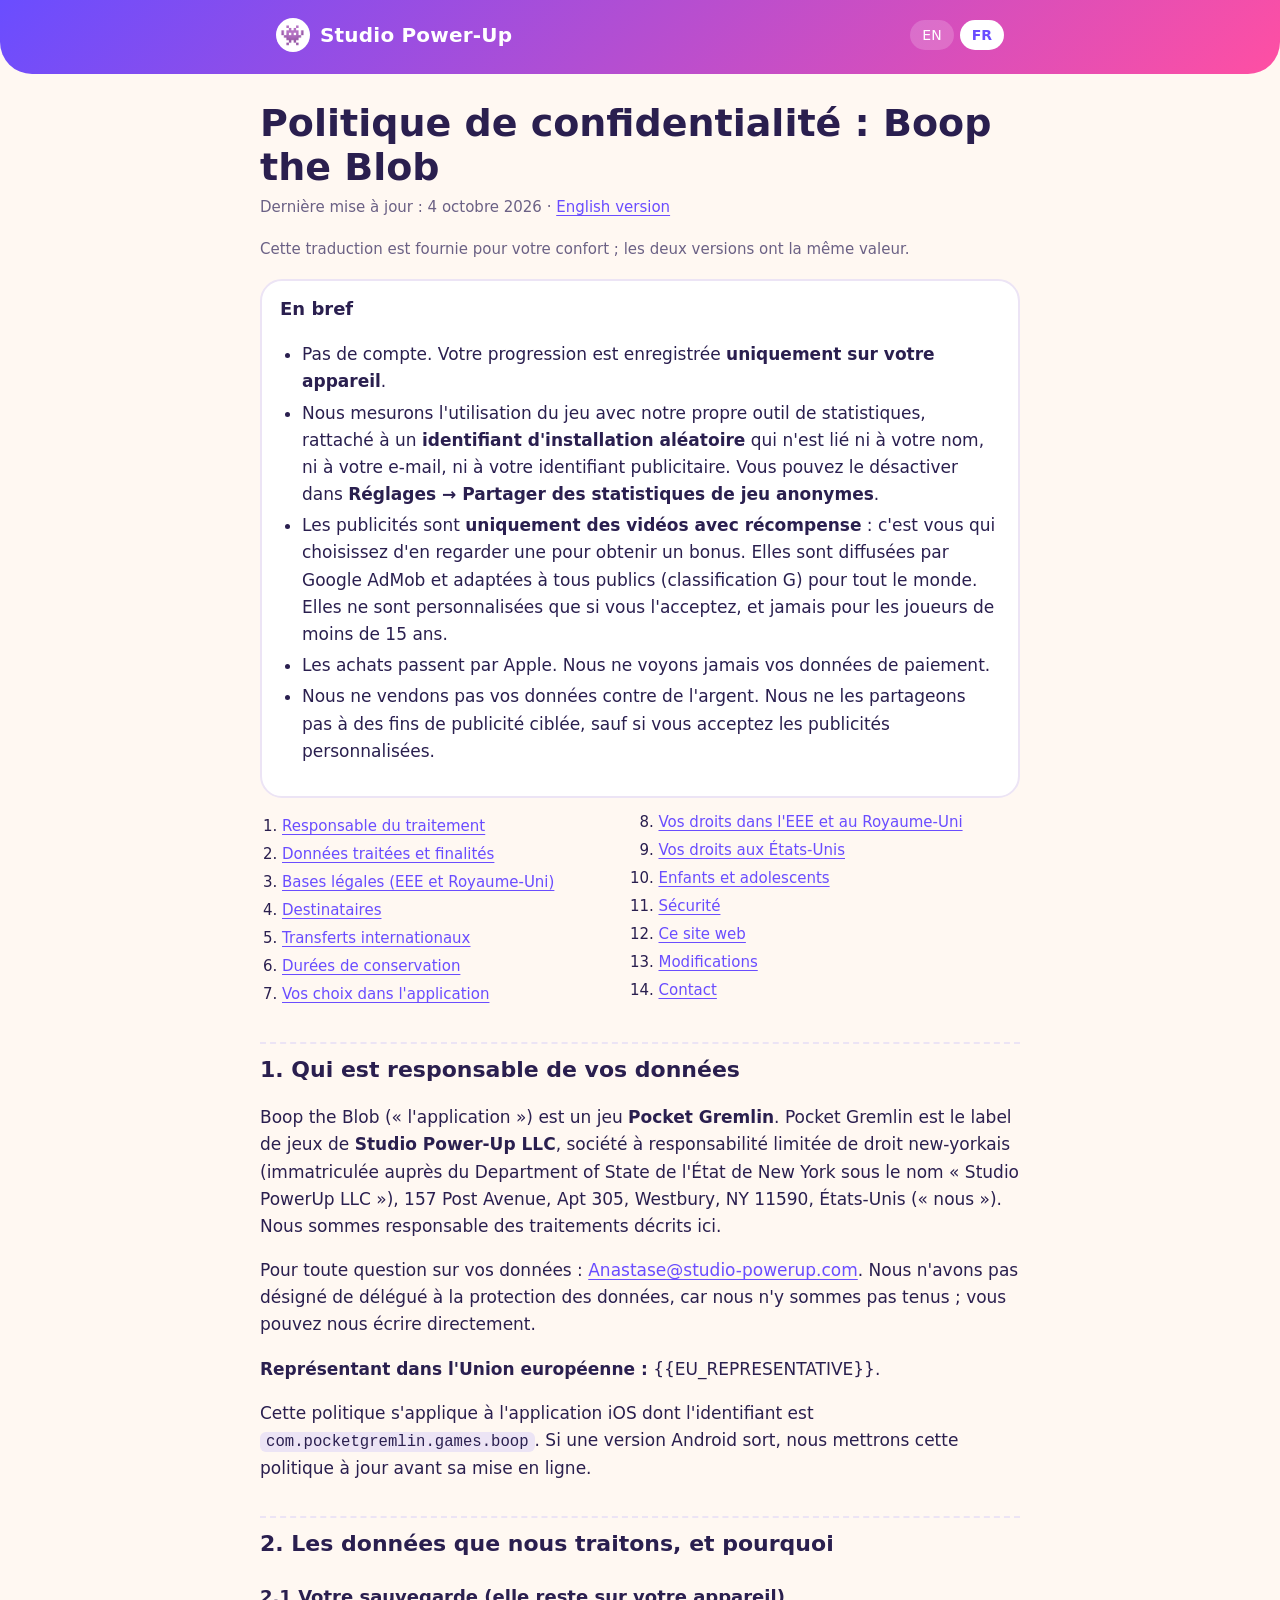
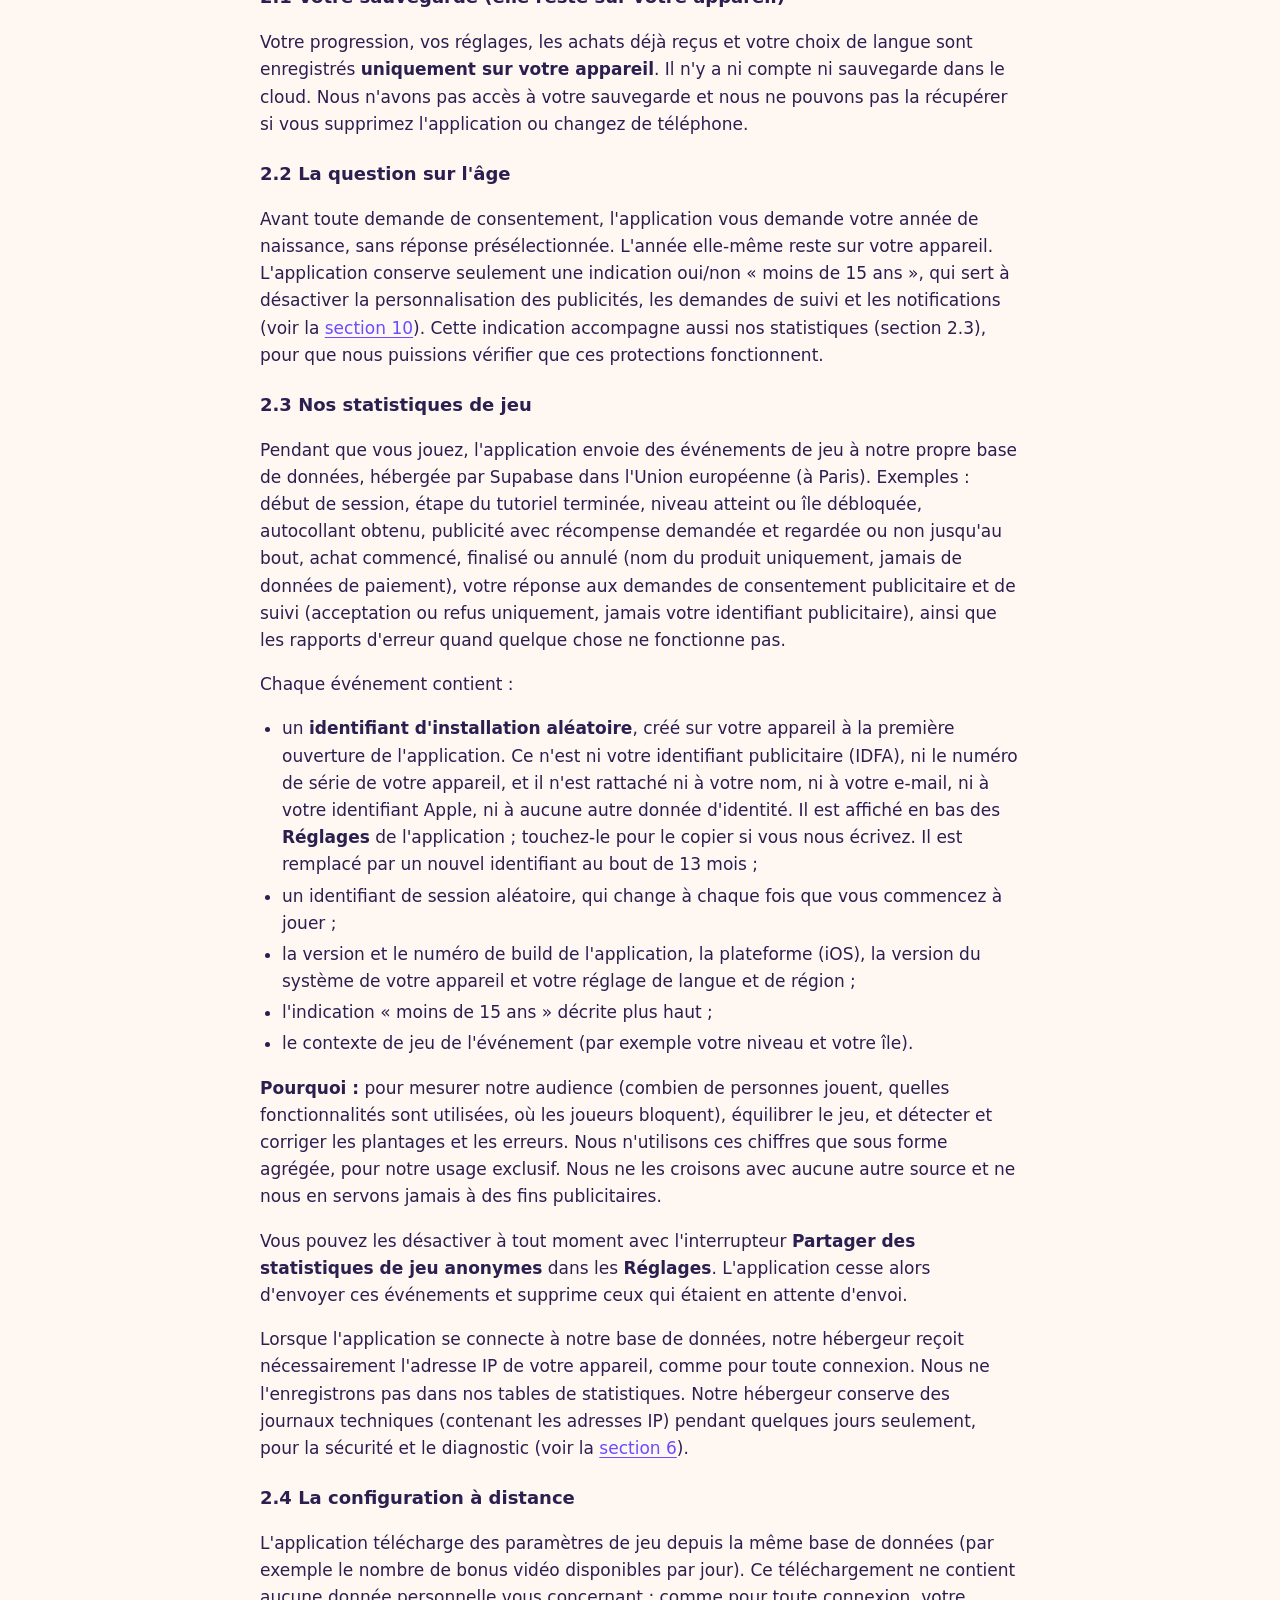
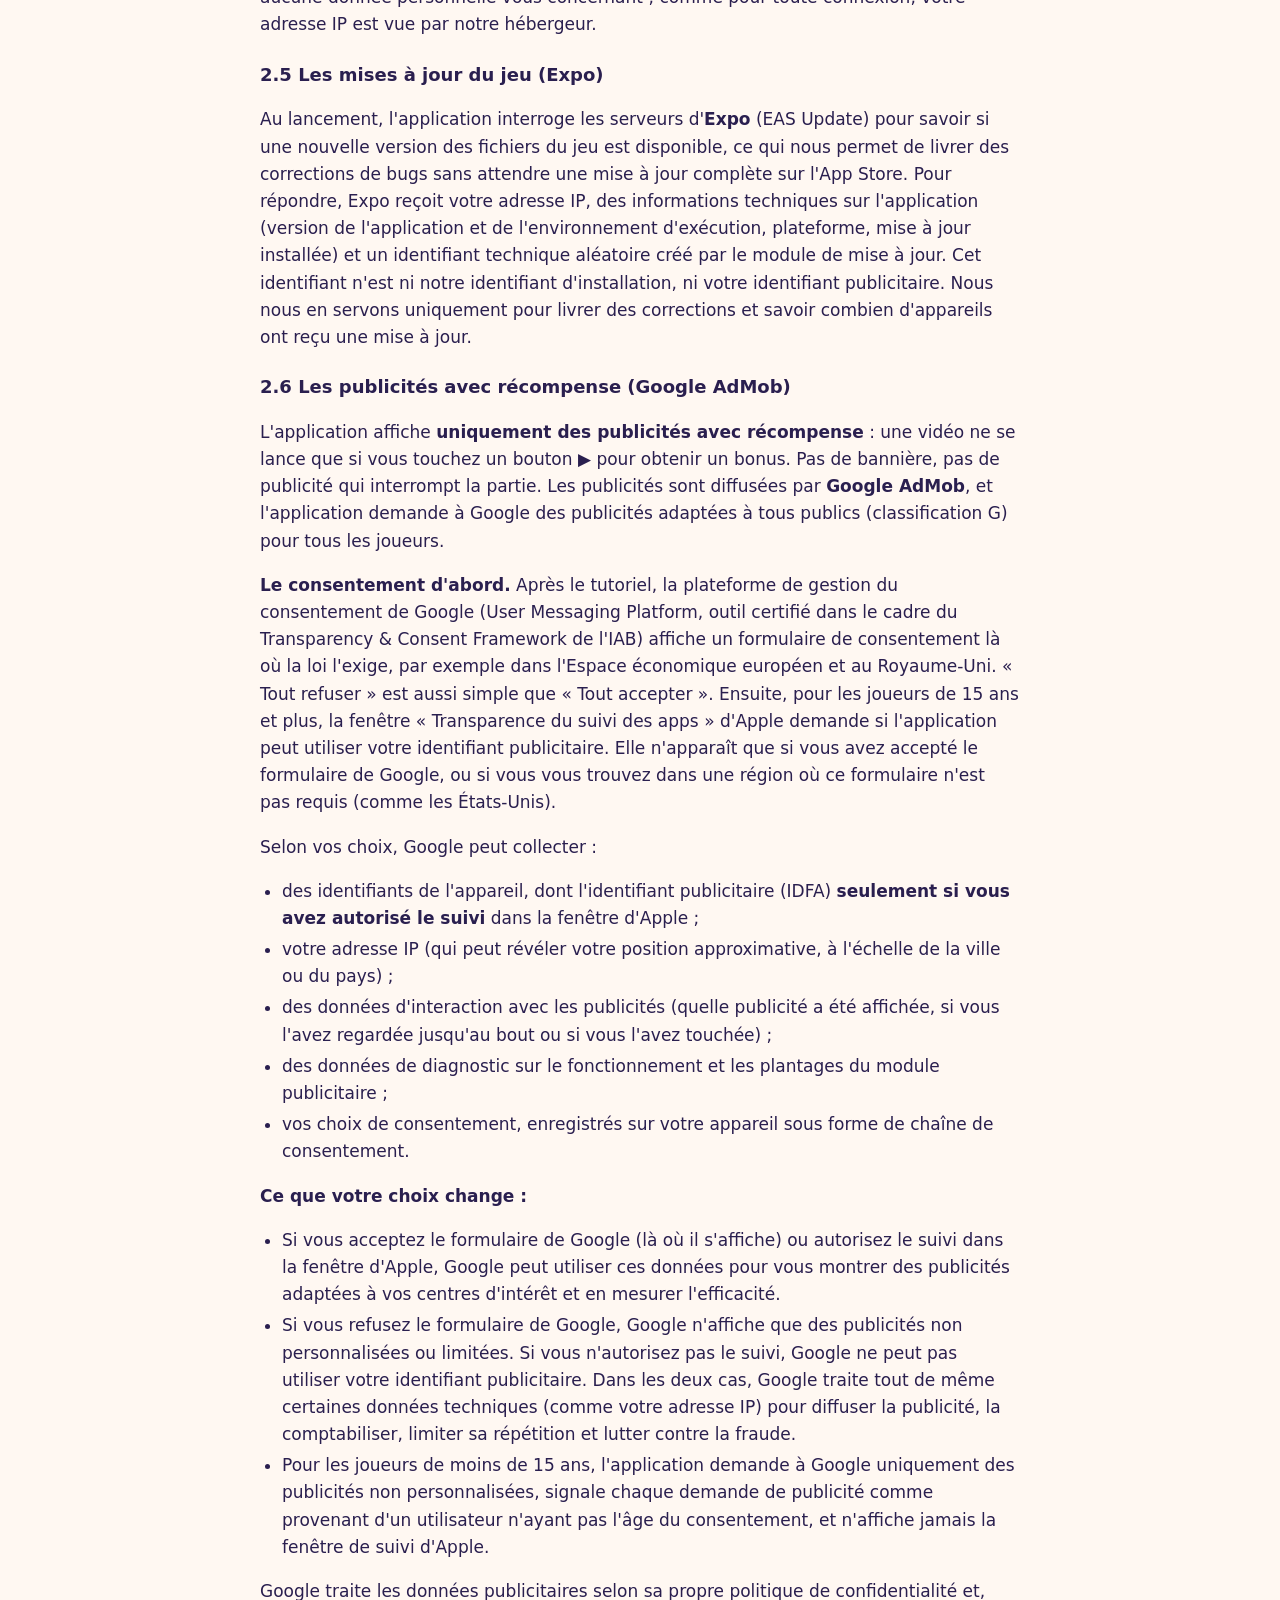
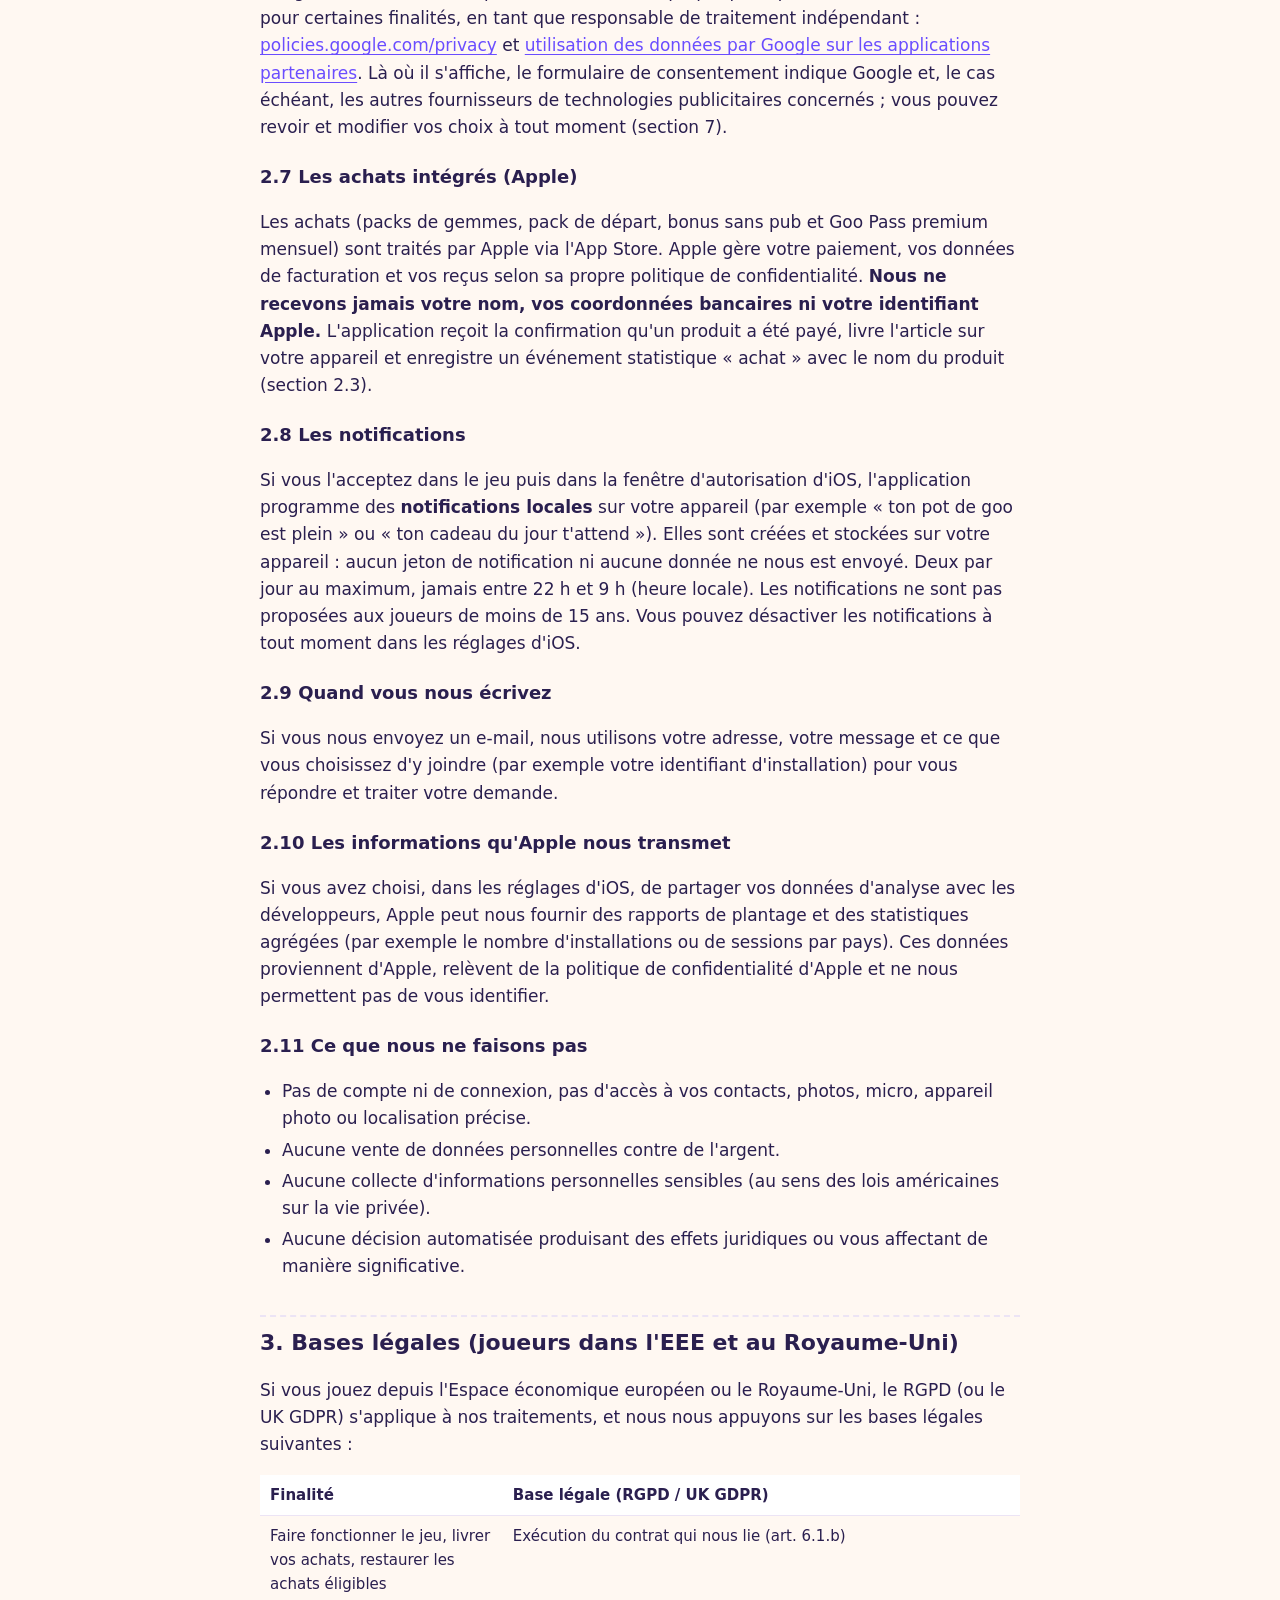
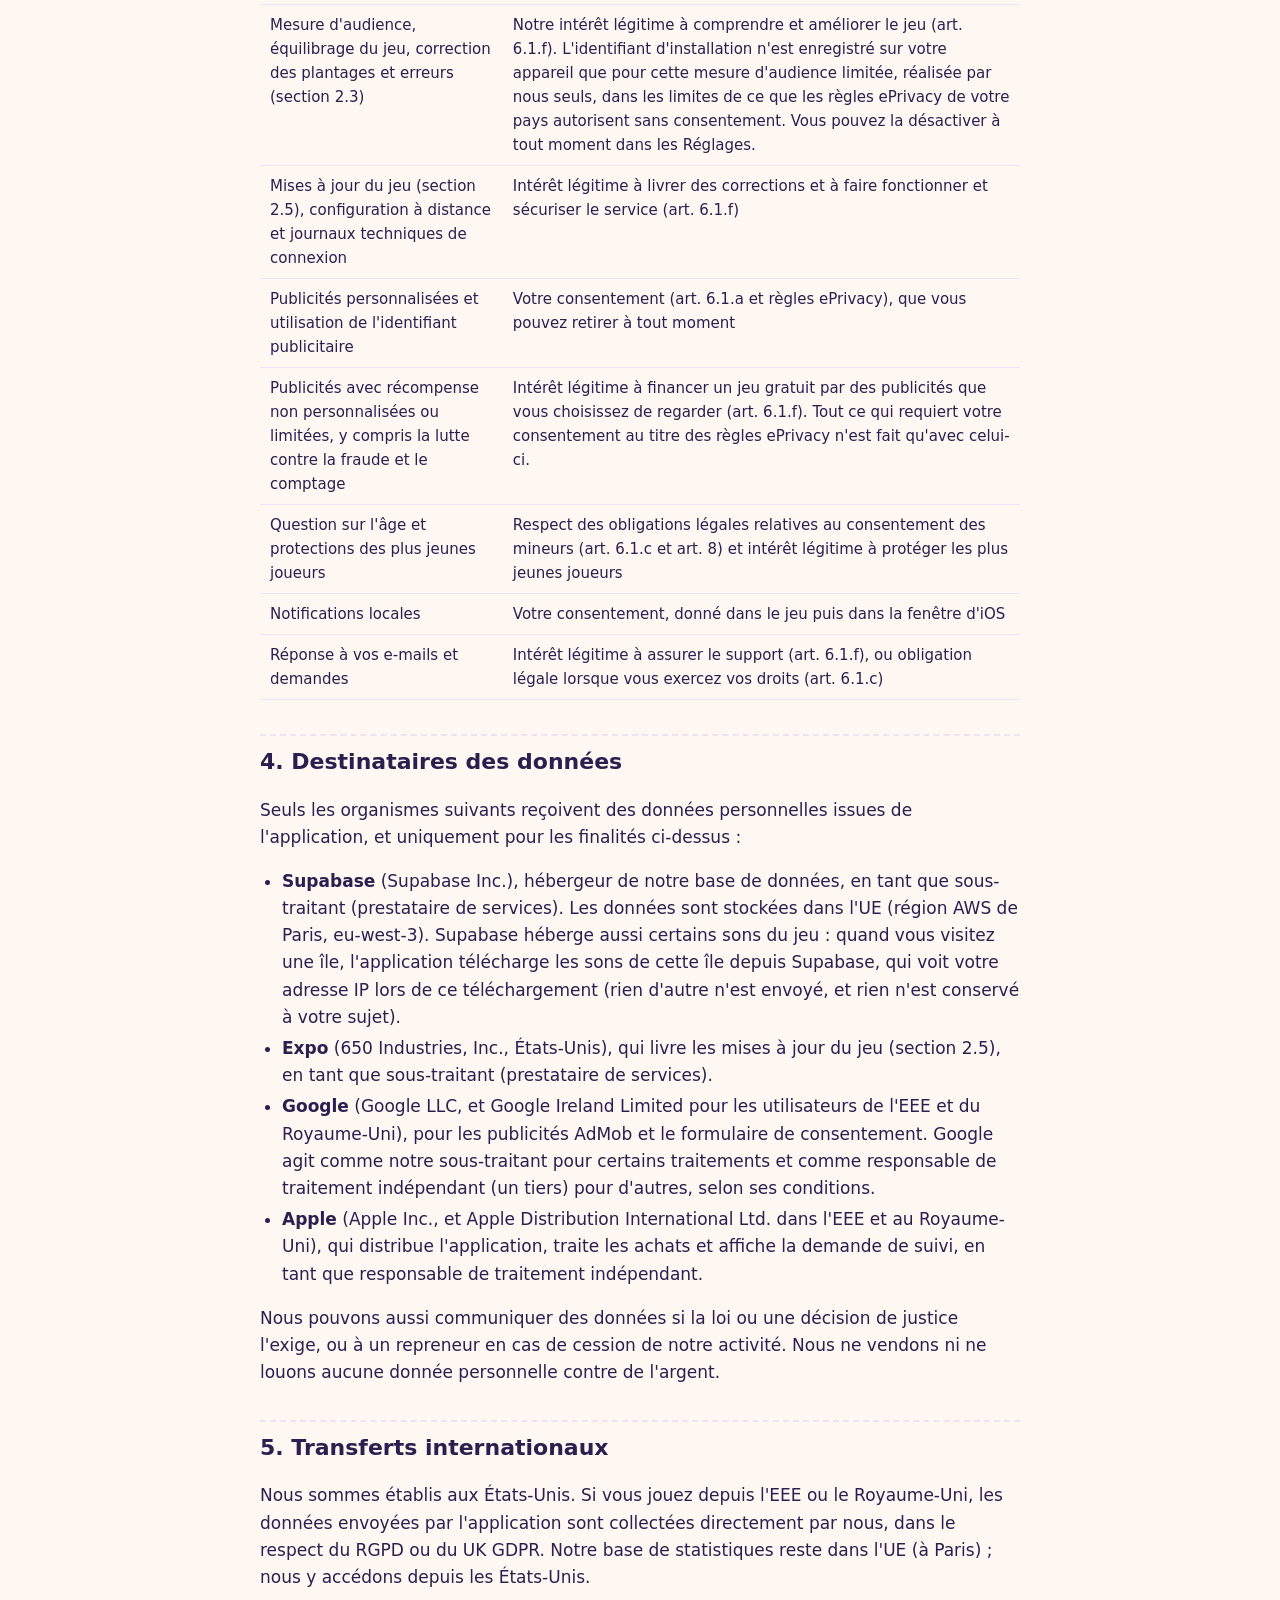
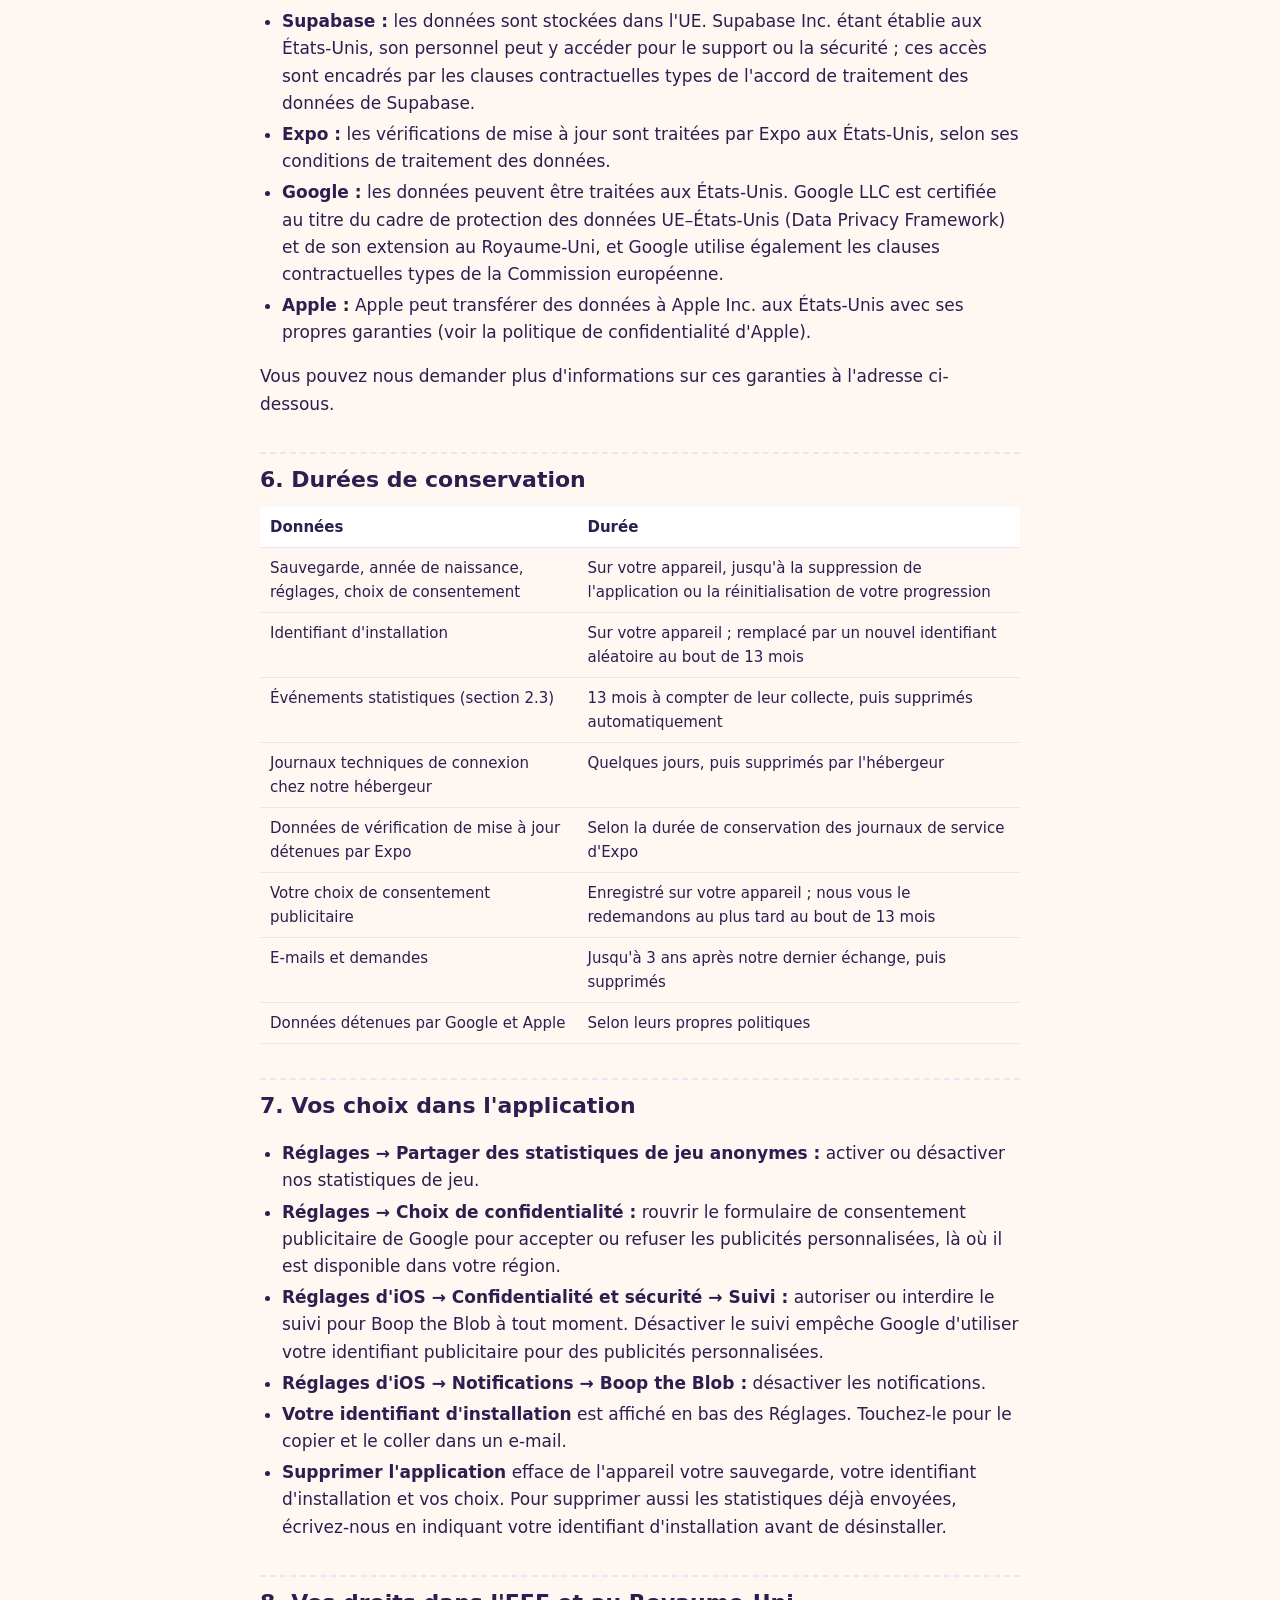
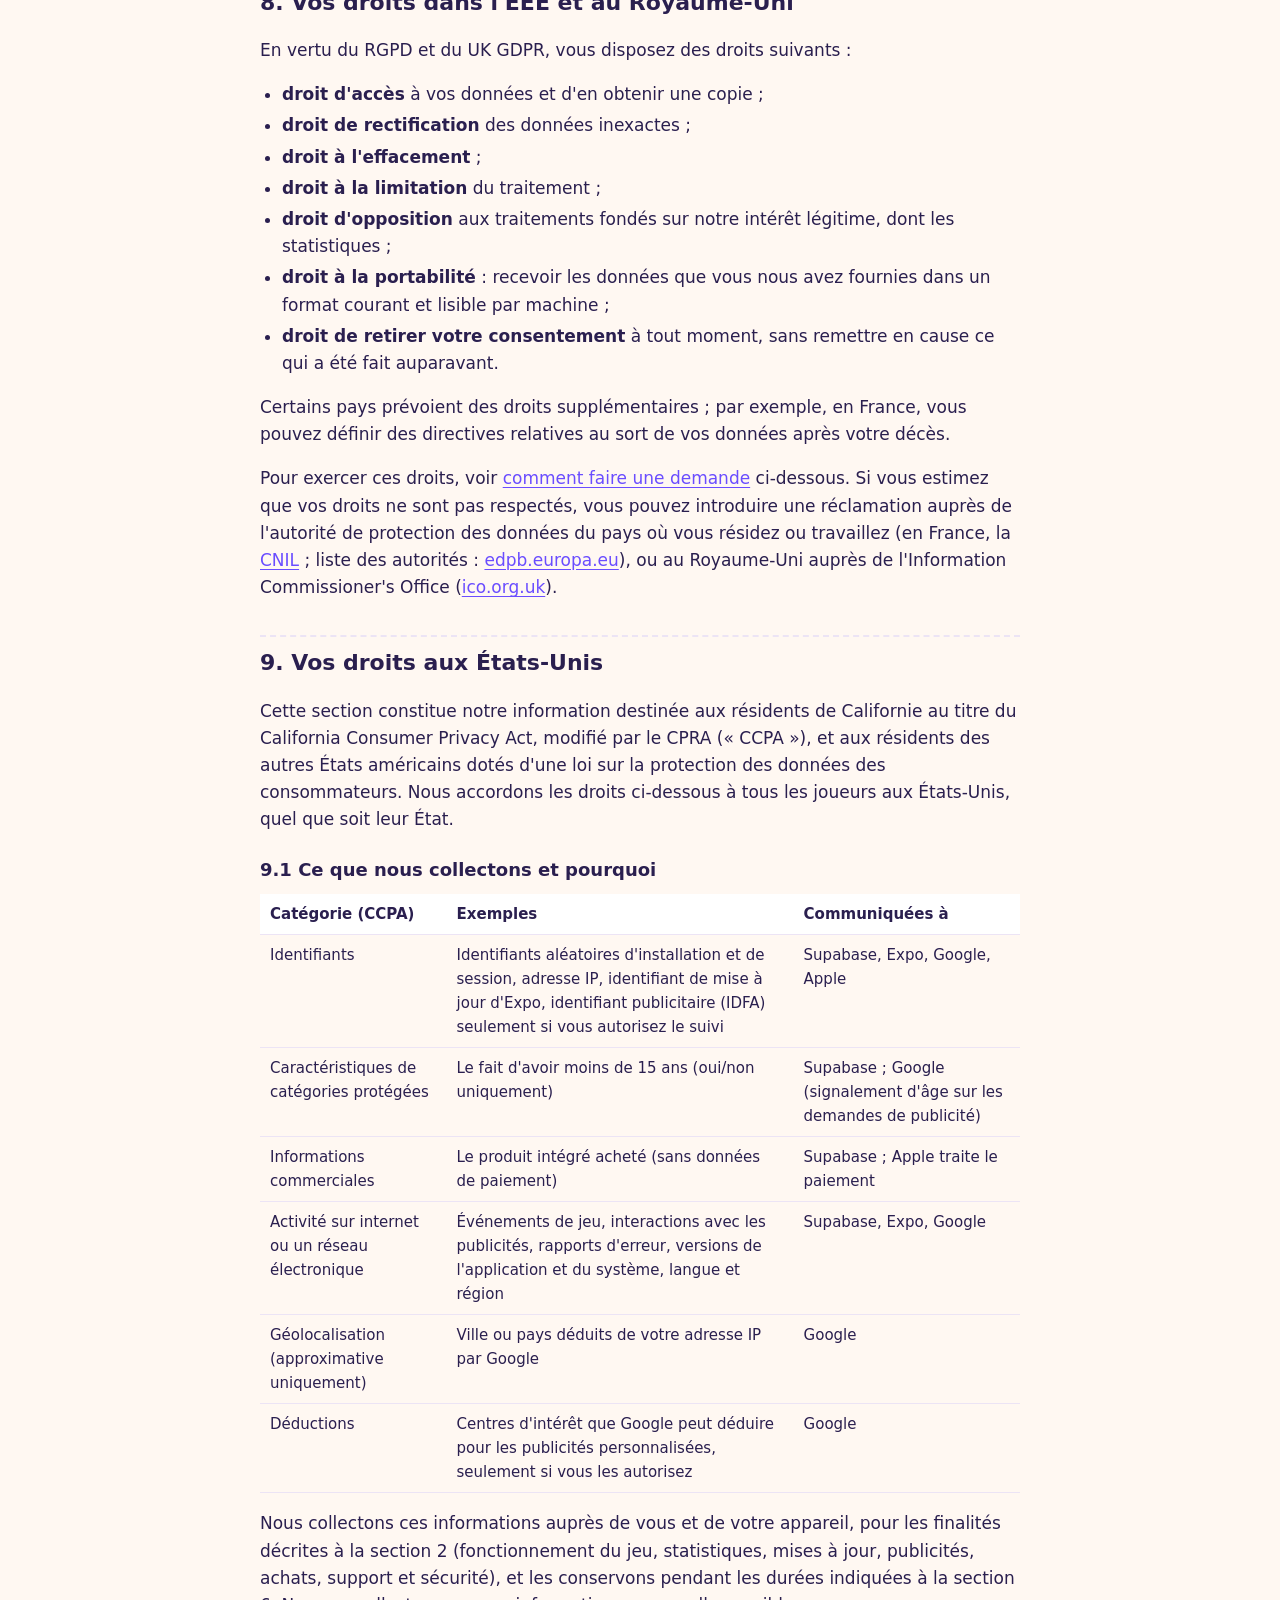
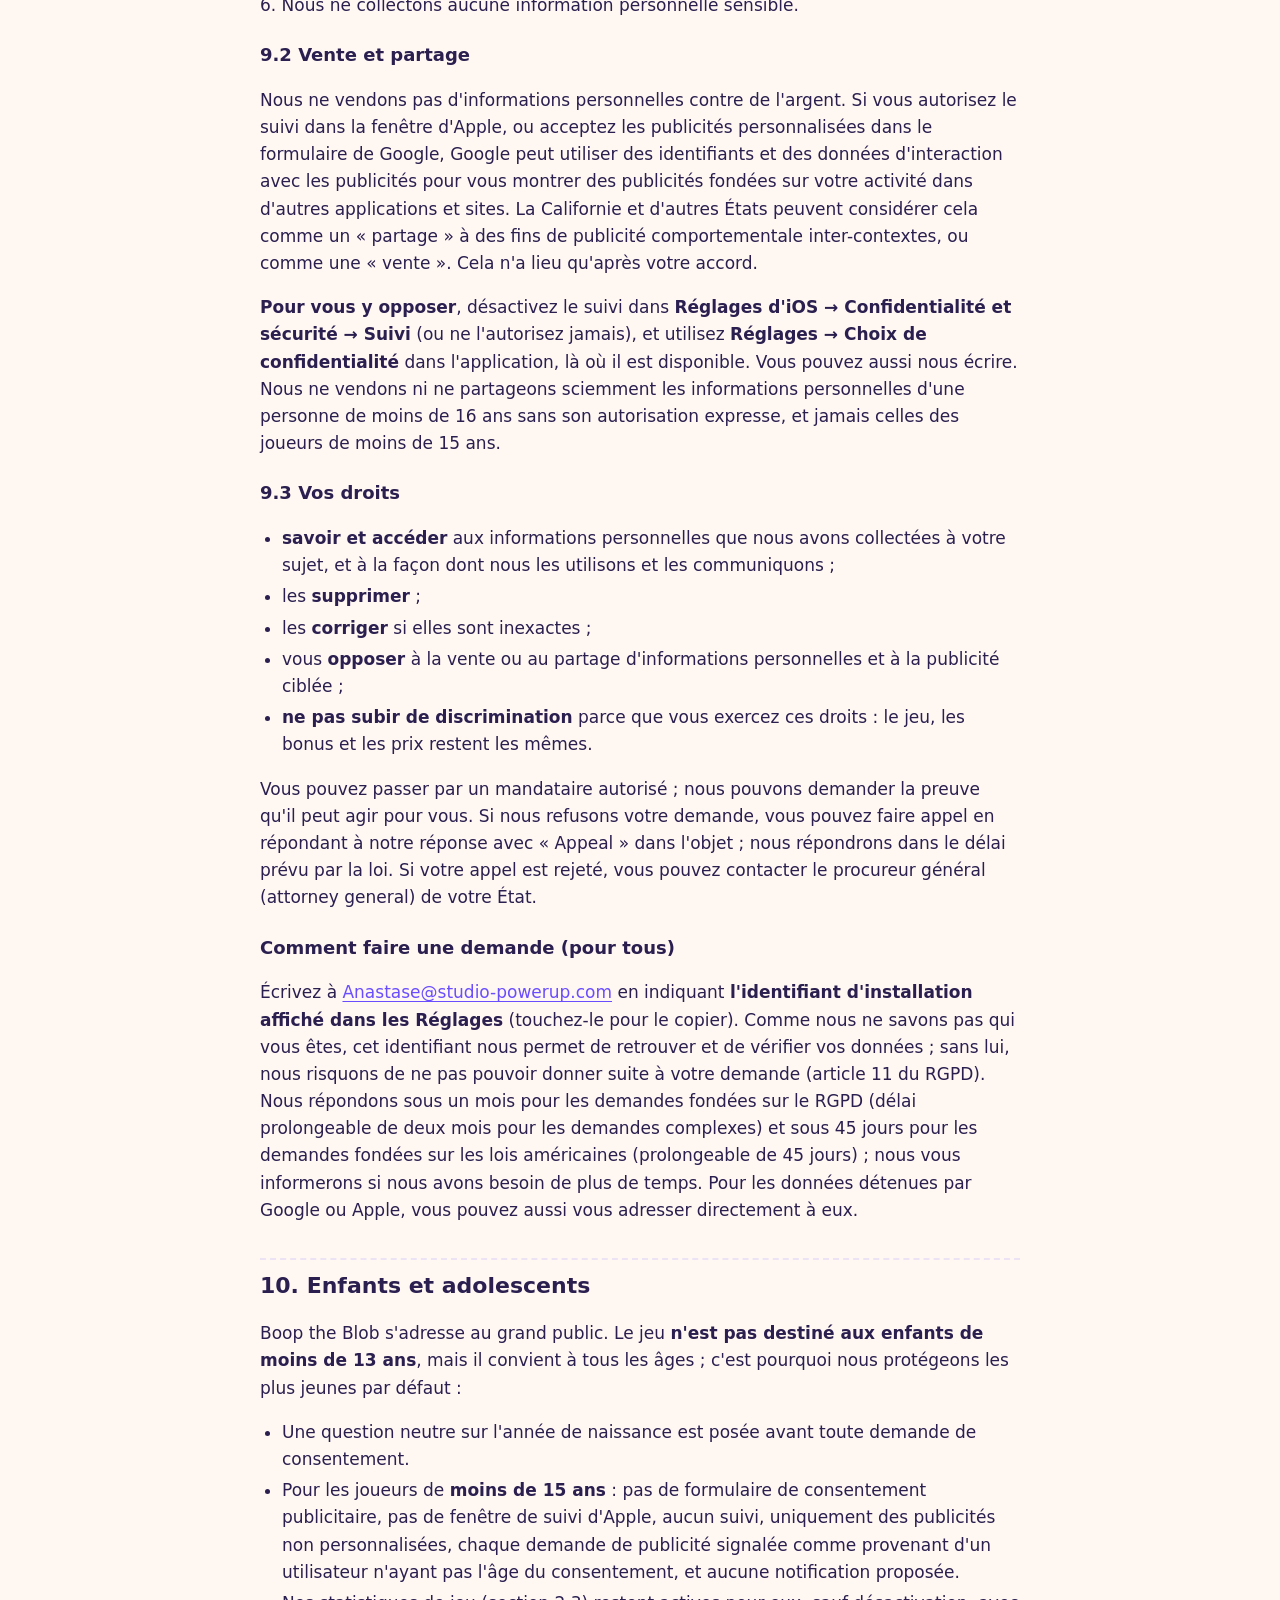
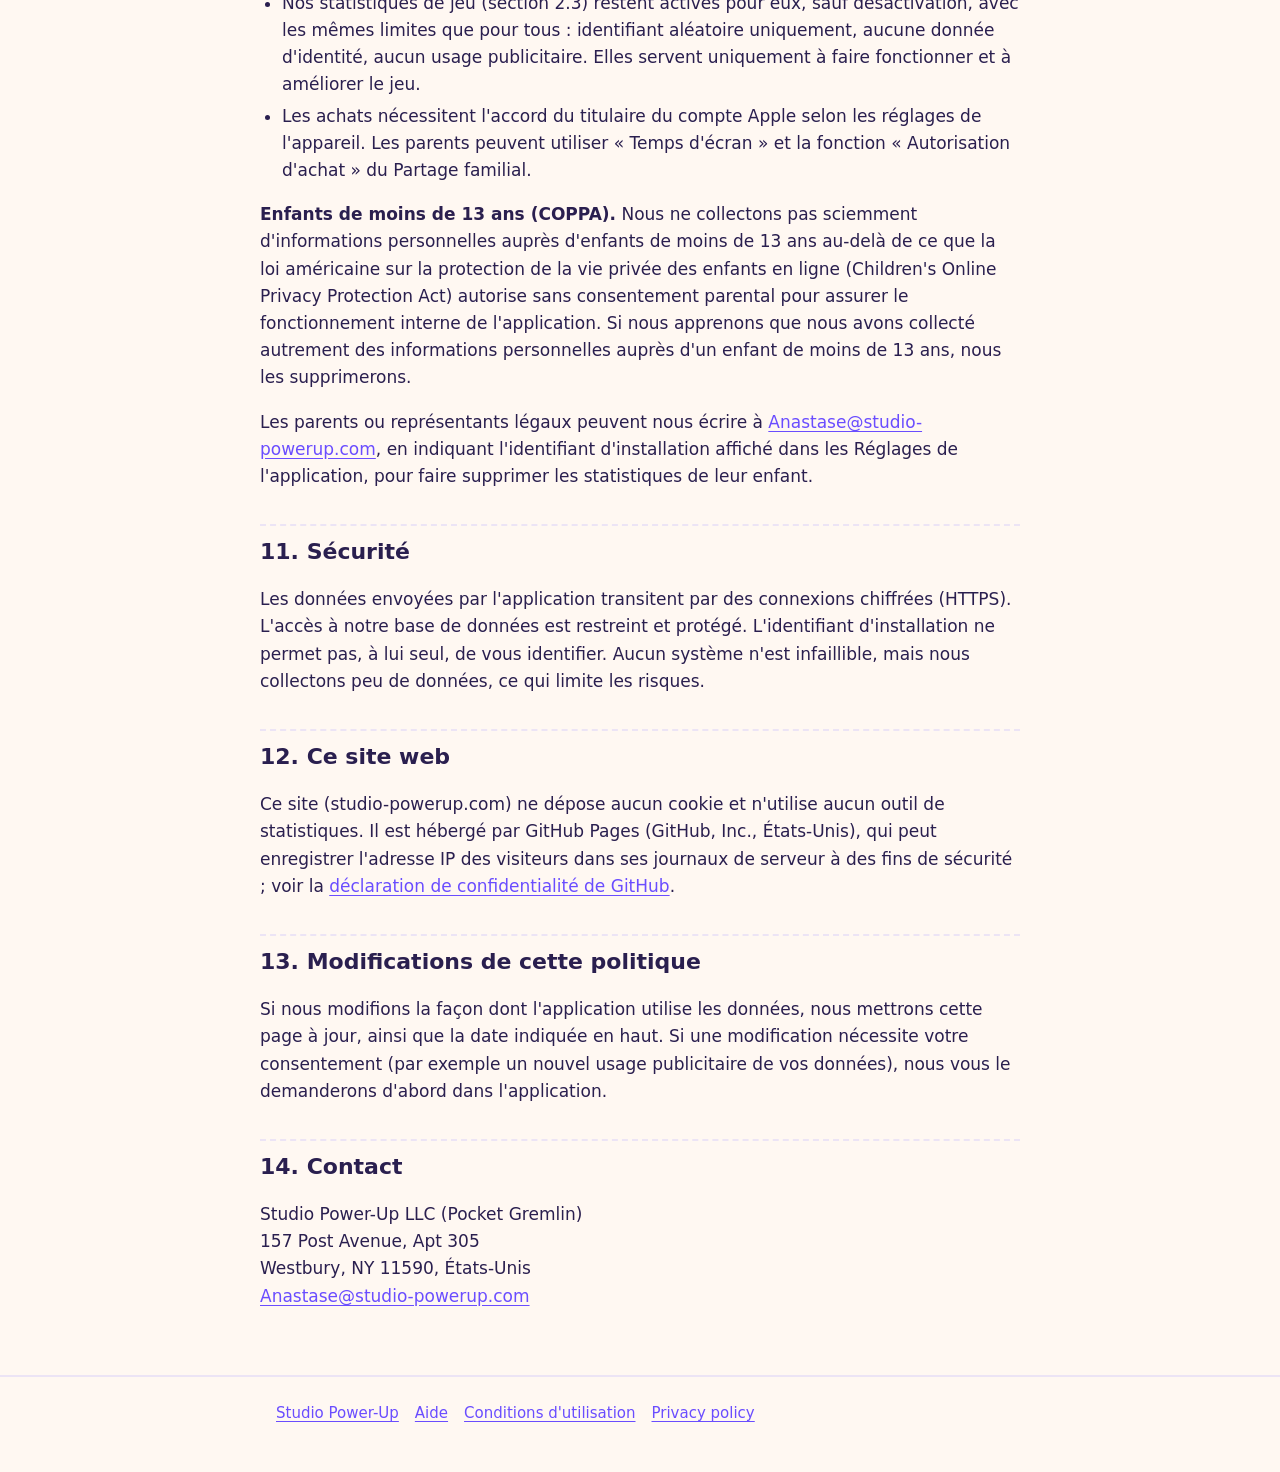
==== commit e8acc100: "Privacy: island sounds downloaded from Supabase (EN/FR)" ====
--- a/boop/privacy-fr.html
+++ b/boop/privacy-fr.html
@@ -153,7 +153,7 @@
   <h2 id="destinataires">4. Destinataires des données</h2>
   <p>Seuls les organismes suivants reçoivent des données personnelles issues de l'application, et uniquement pour les finalités ci-dessus :</p>
   <ul>
-    <li><b>Supabase</b> (Supabase Inc.), hébergeur de notre base de données, en tant que sous-traitant (prestataire de services). Les données sont stockées dans l'UE (région AWS de Paris, eu-west-3).</li>
+    <li><b>Supabase</b> (Supabase Inc.), hébergeur de notre base de données, en tant que sous-traitant (prestataire de services). Les données sont stockées dans l'UE (région AWS de Paris, eu-west-3). Supabase héberge aussi certains sons du jeu : quand vous visitez une île, l'application télécharge les sons de cette île depuis Supabase, qui voit votre adresse IP lors de ce téléchargement (rien d'autre n'est envoyé, et rien n'est conservé à votre sujet).</li>
     <li><b>Expo</b> (650 Industries, Inc., États-Unis), qui livre les mises à jour du jeu (section 2.5), en tant que sous-traitant (prestataire de services).</li>
     <li><b>Google</b> (Google LLC, et Google Ireland Limited pour les utilisateurs de l'EEE et du Royaume-Uni), pour les publicités AdMob et le formulaire de consentement. Google agit comme notre sous-traitant pour certains traitements et comme responsable de traitement indépendant (un tiers) pour d'autres, selon ses conditions.</li>
     <li><b>Apple</b> (Apple Inc., et Apple Distribution International Ltd. dans l'EEE et au Royaume-Uni), qui distribue l'application, traite les achats et affiche la demande de suivi, en tant que responsable de traitement indépendant.</li>
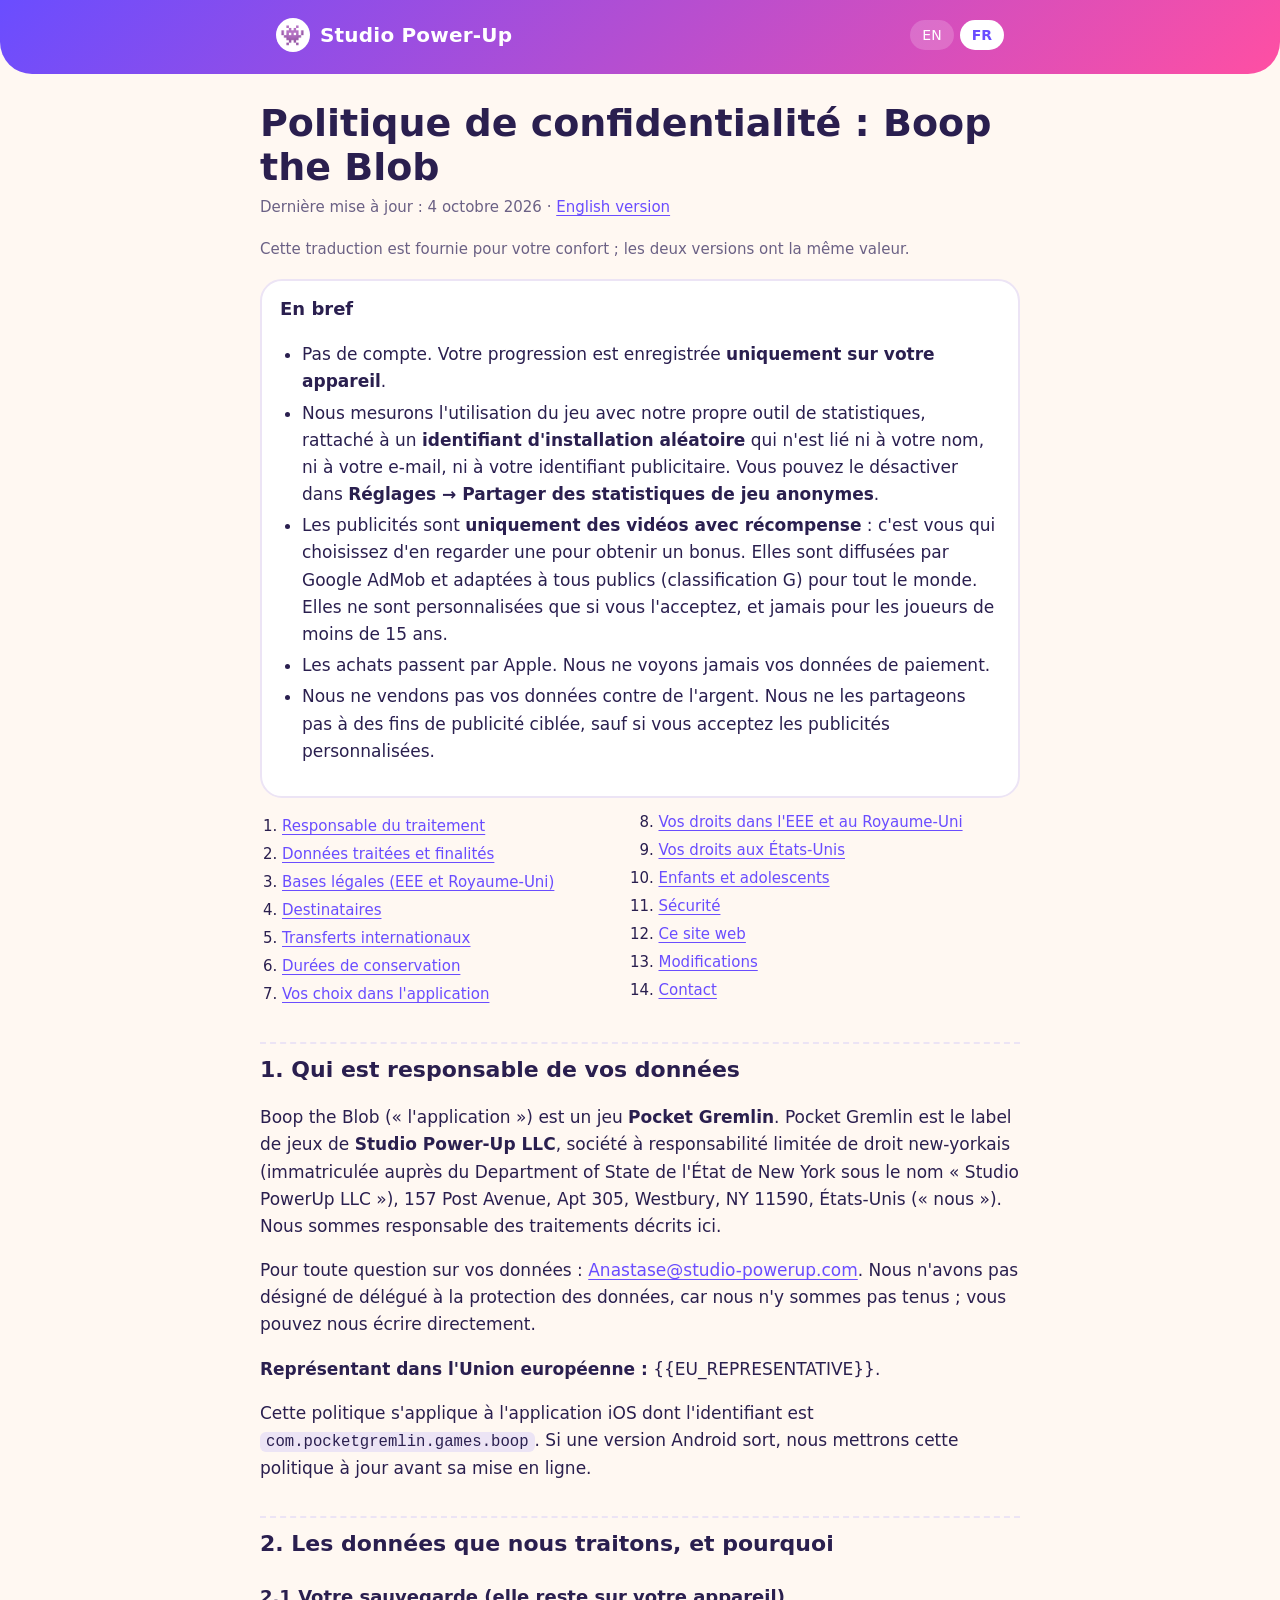
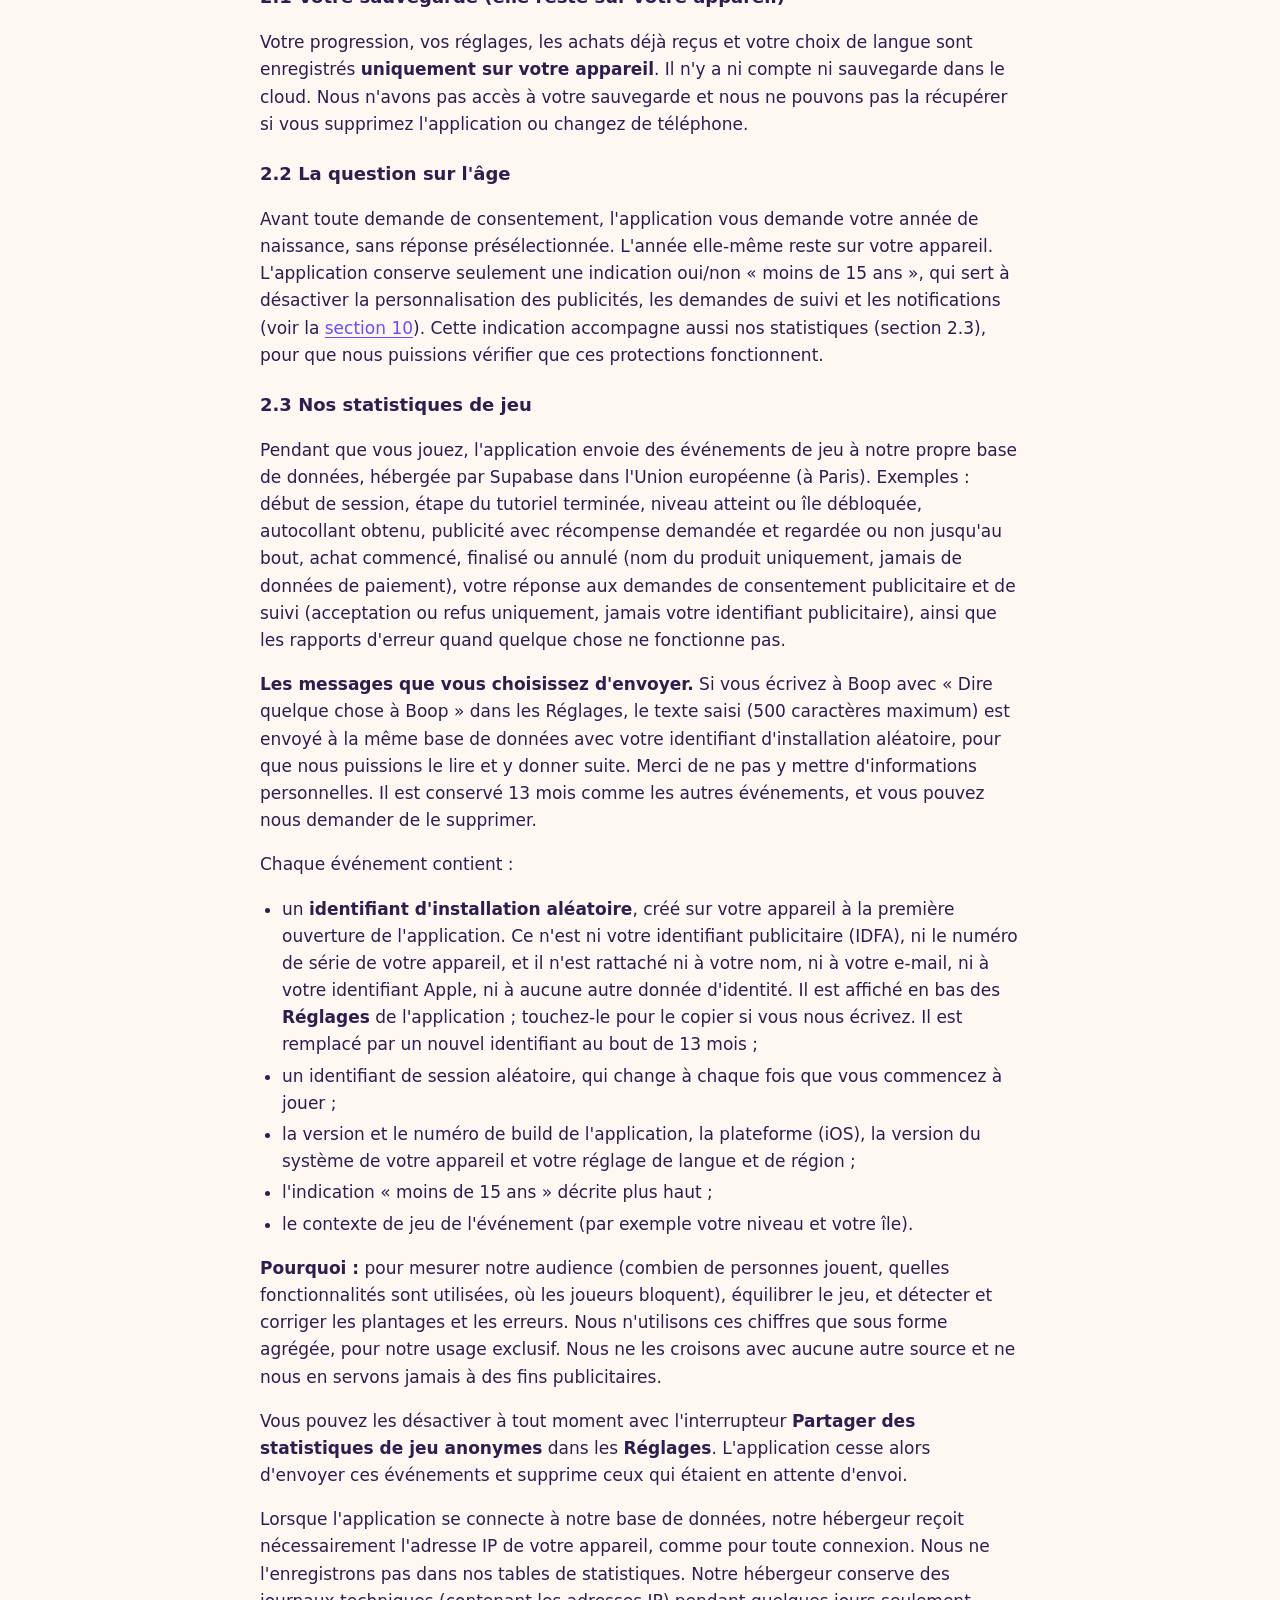
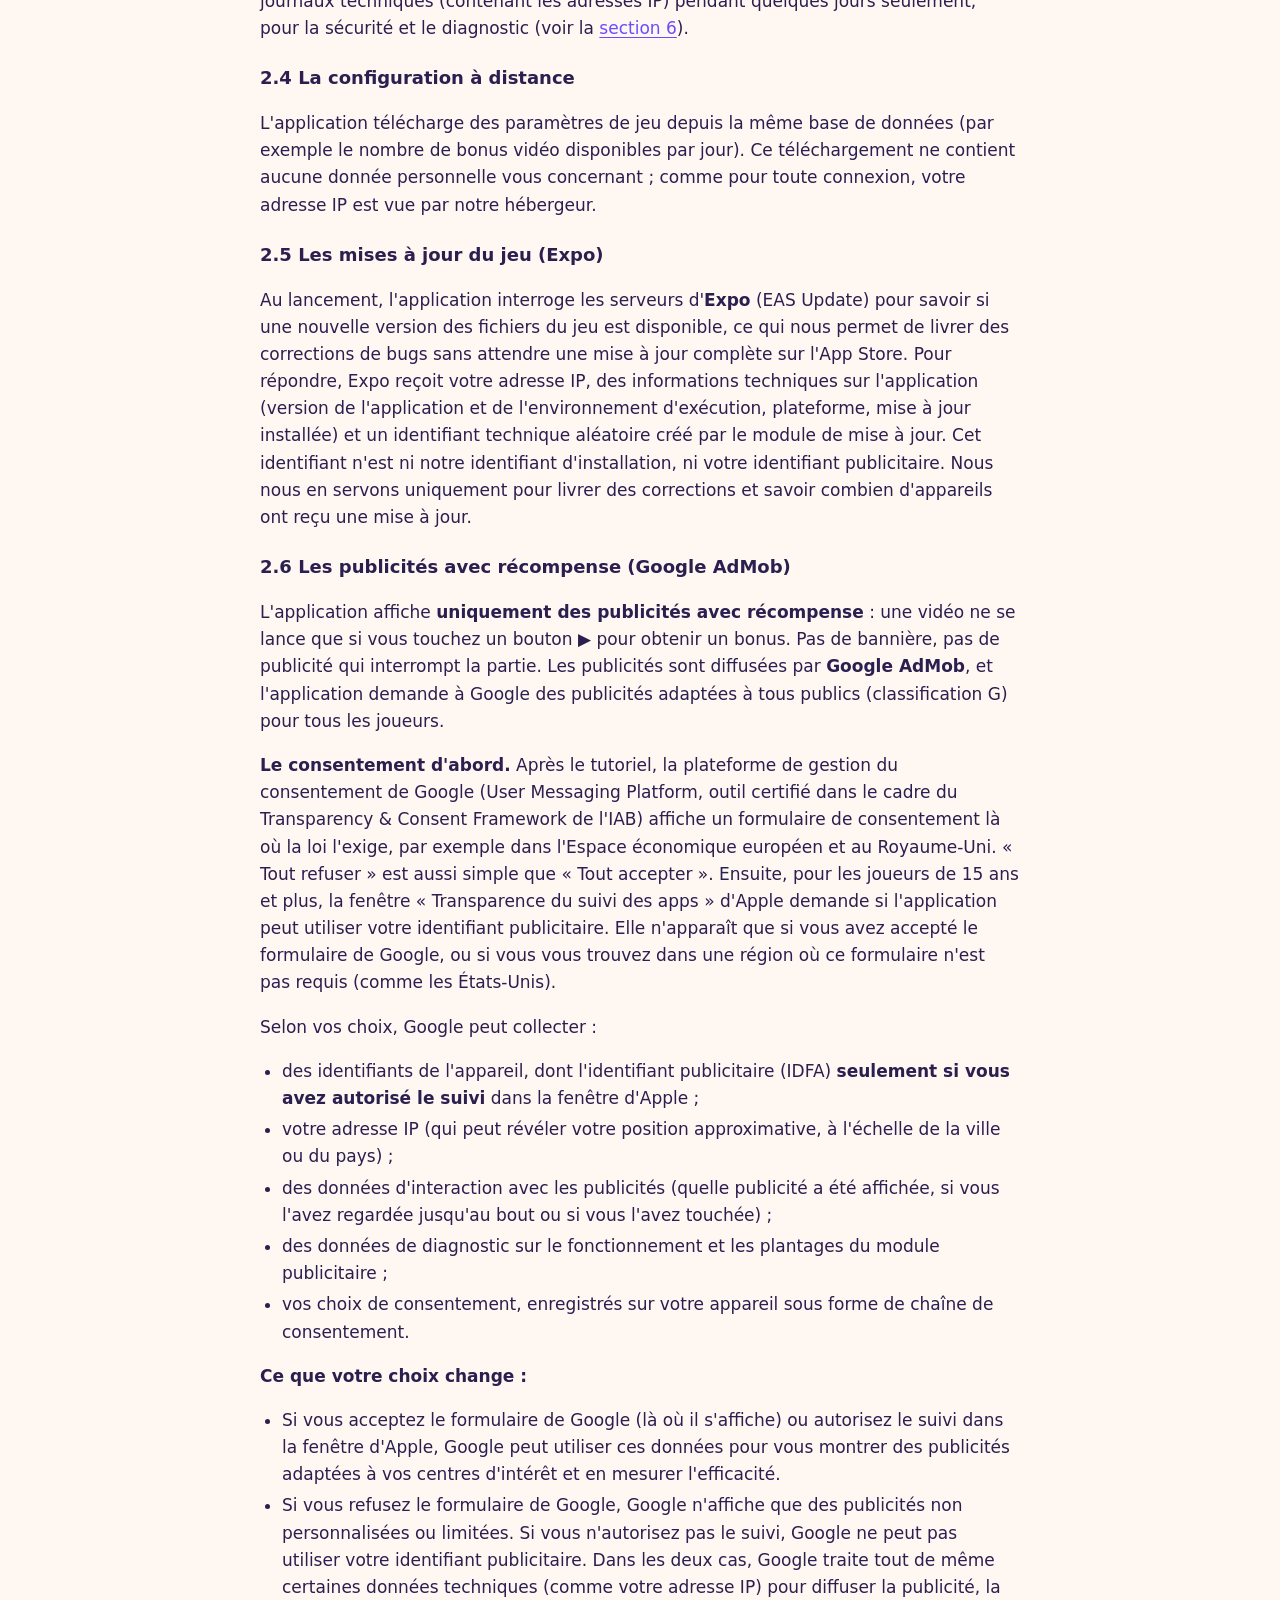
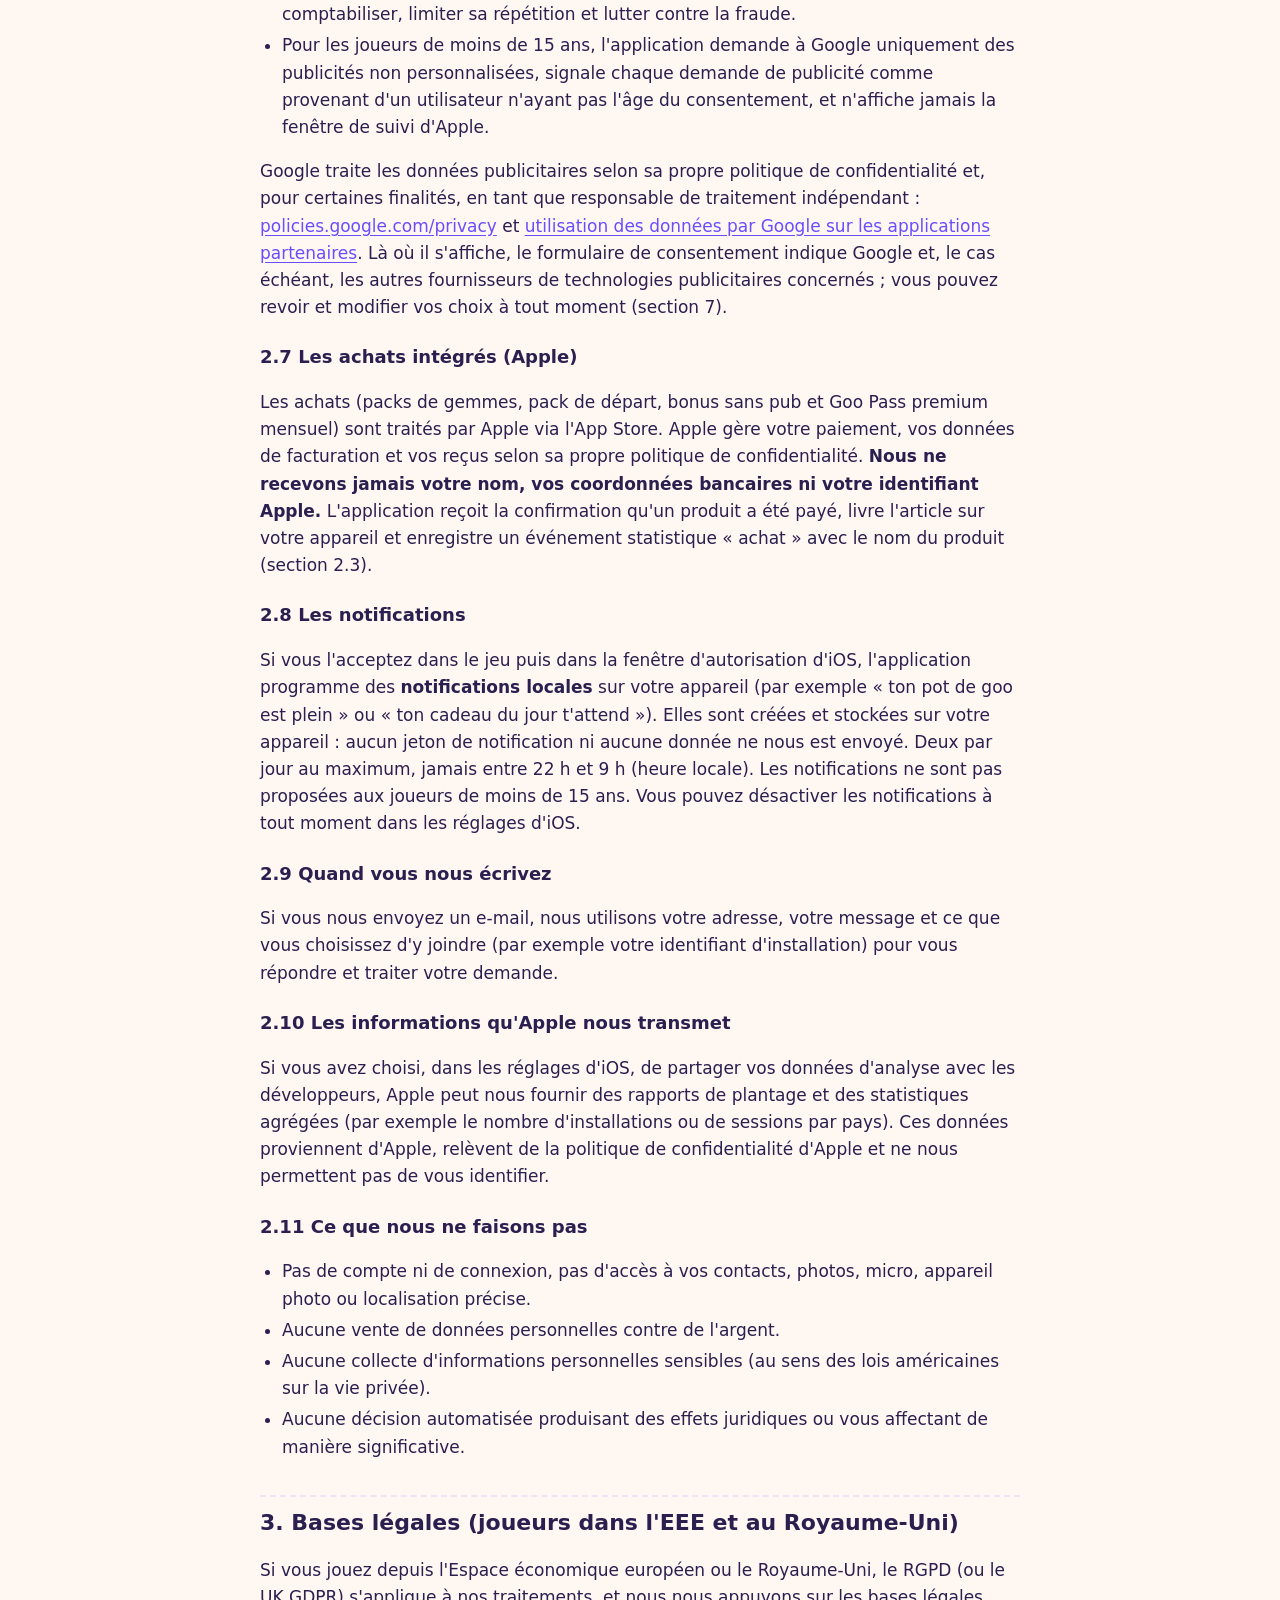
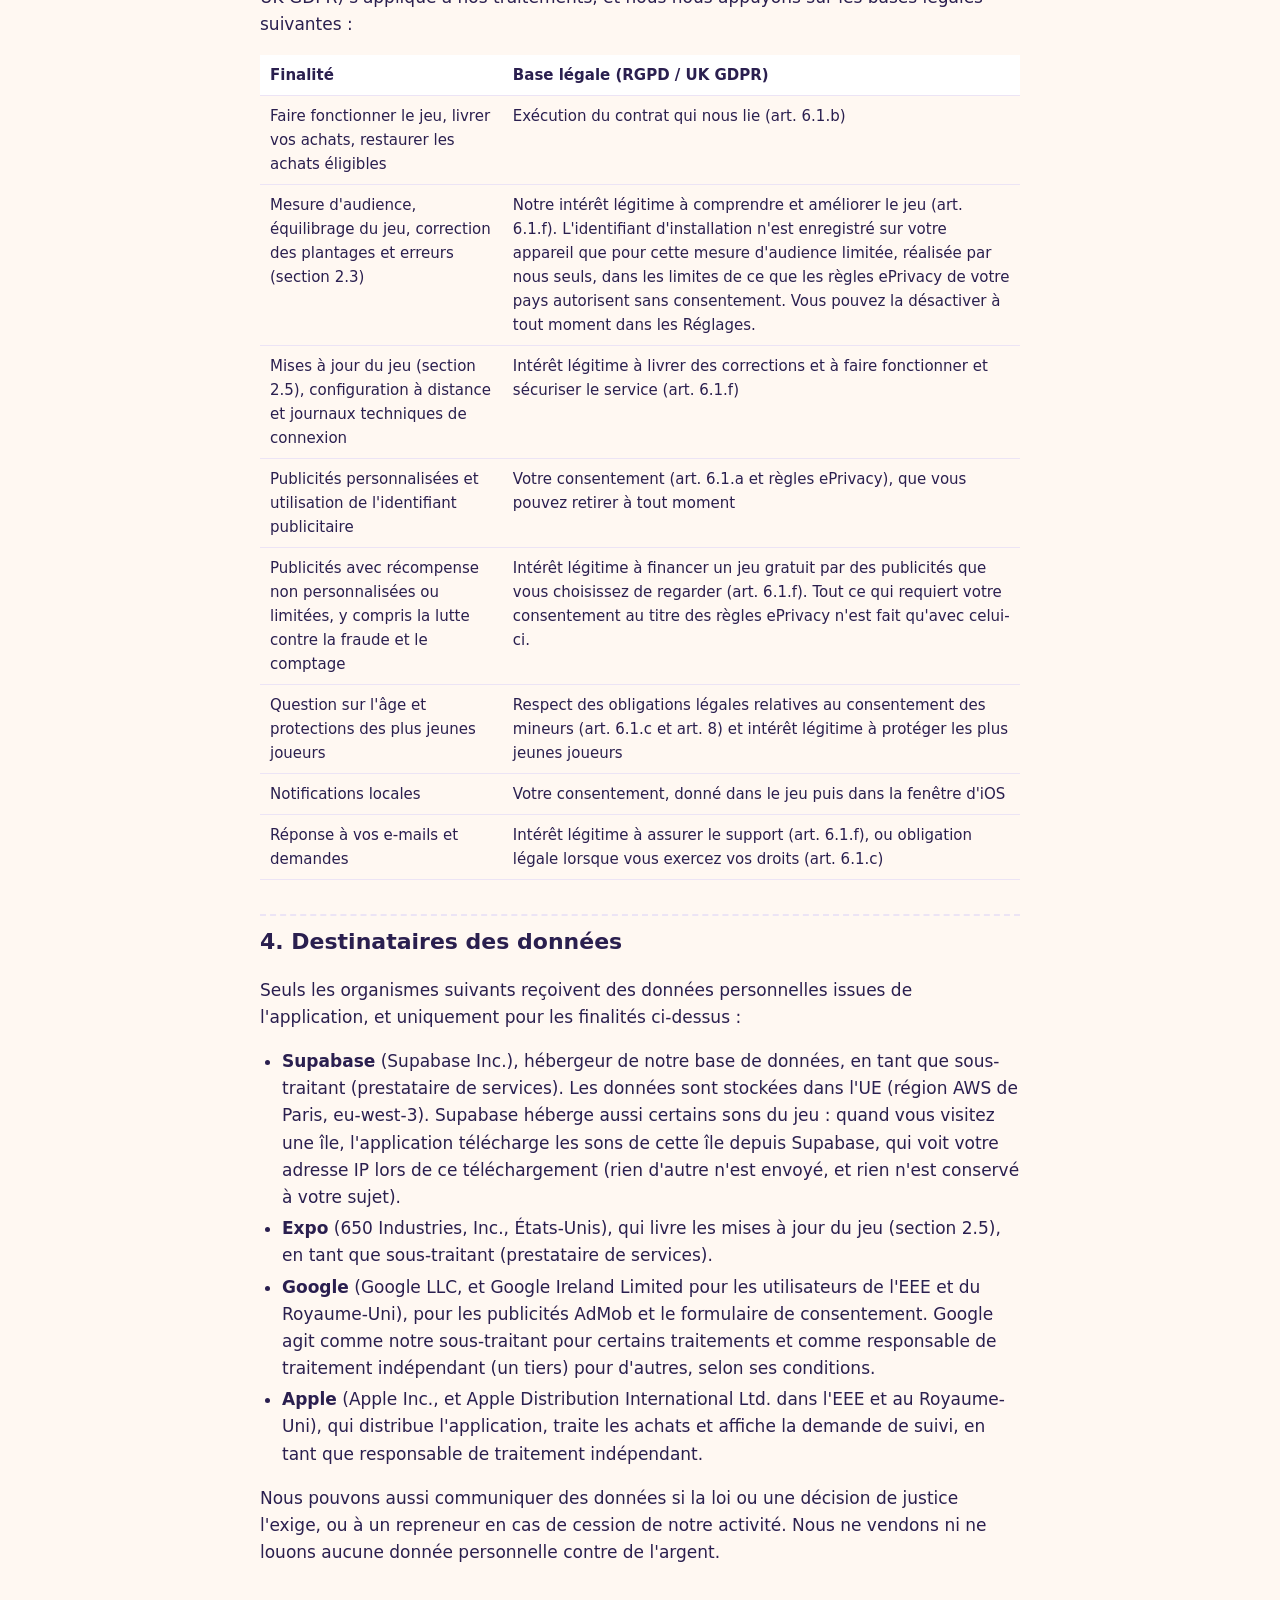
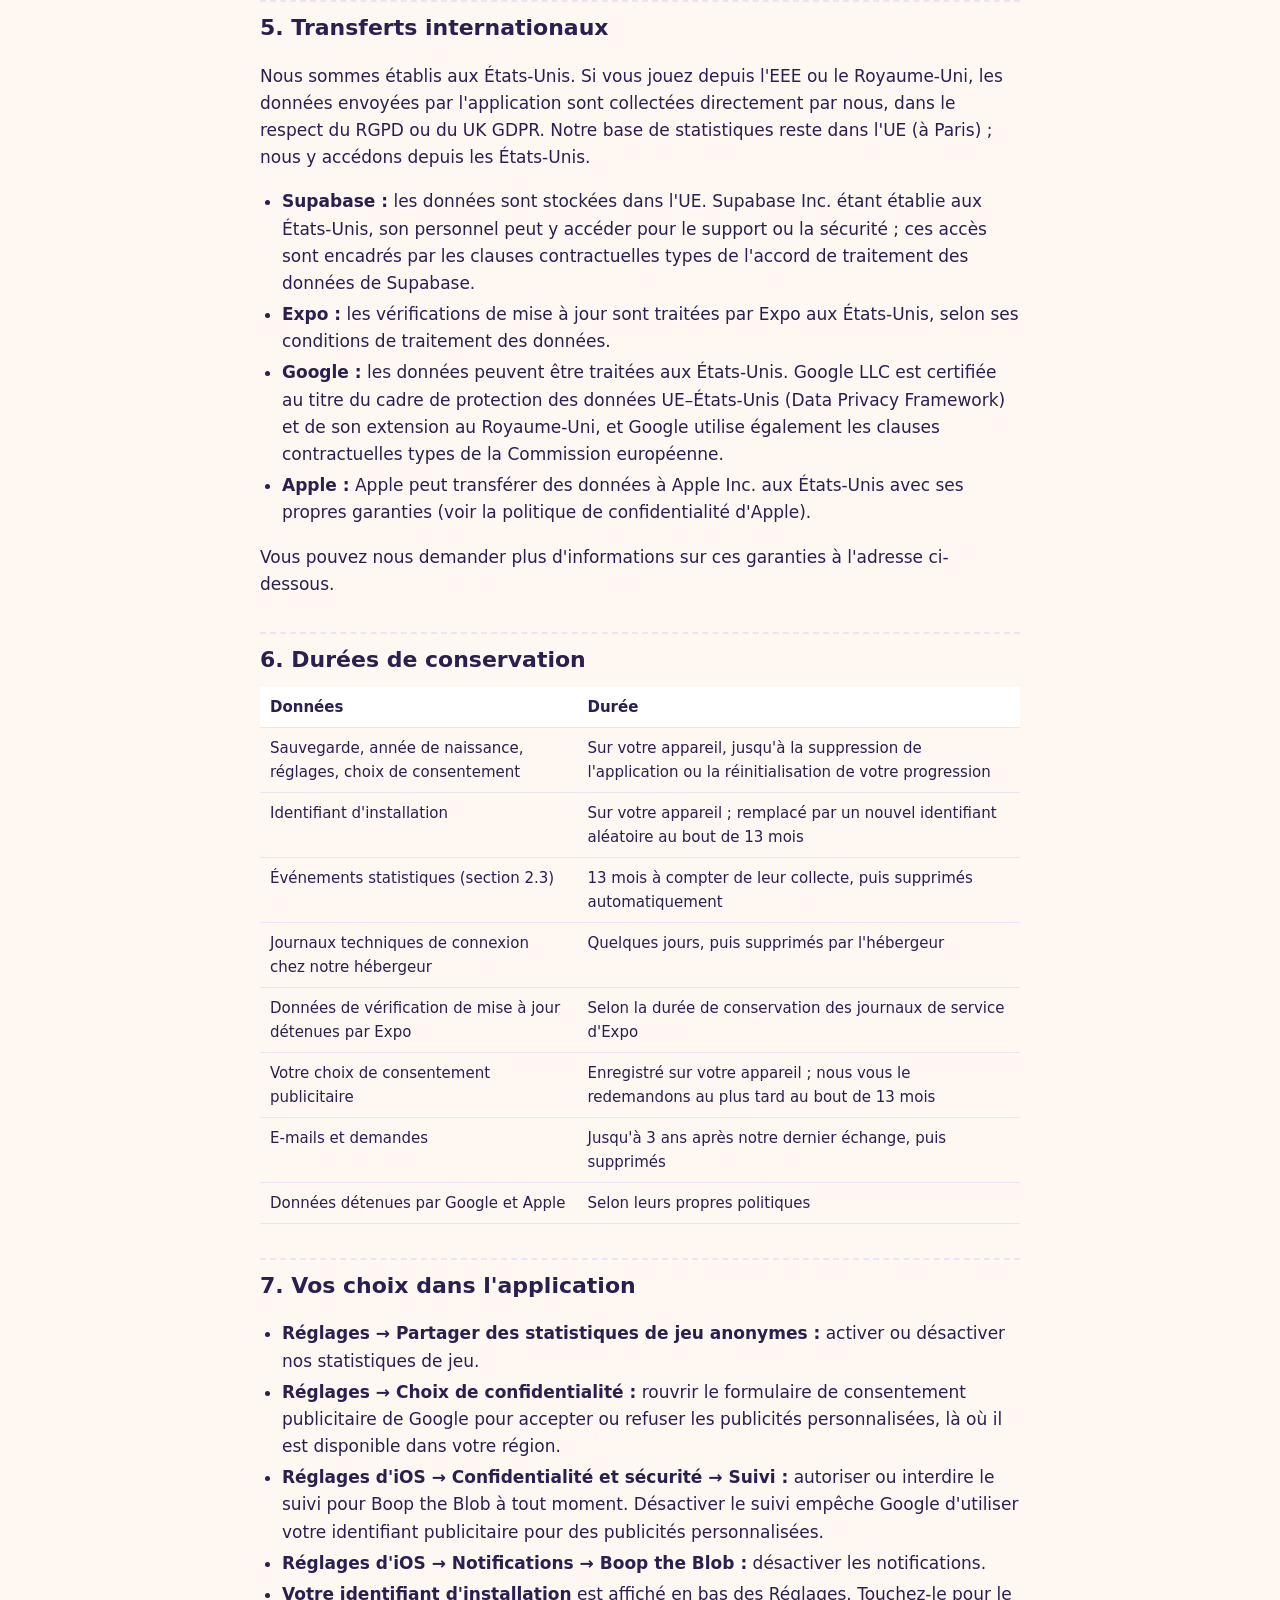
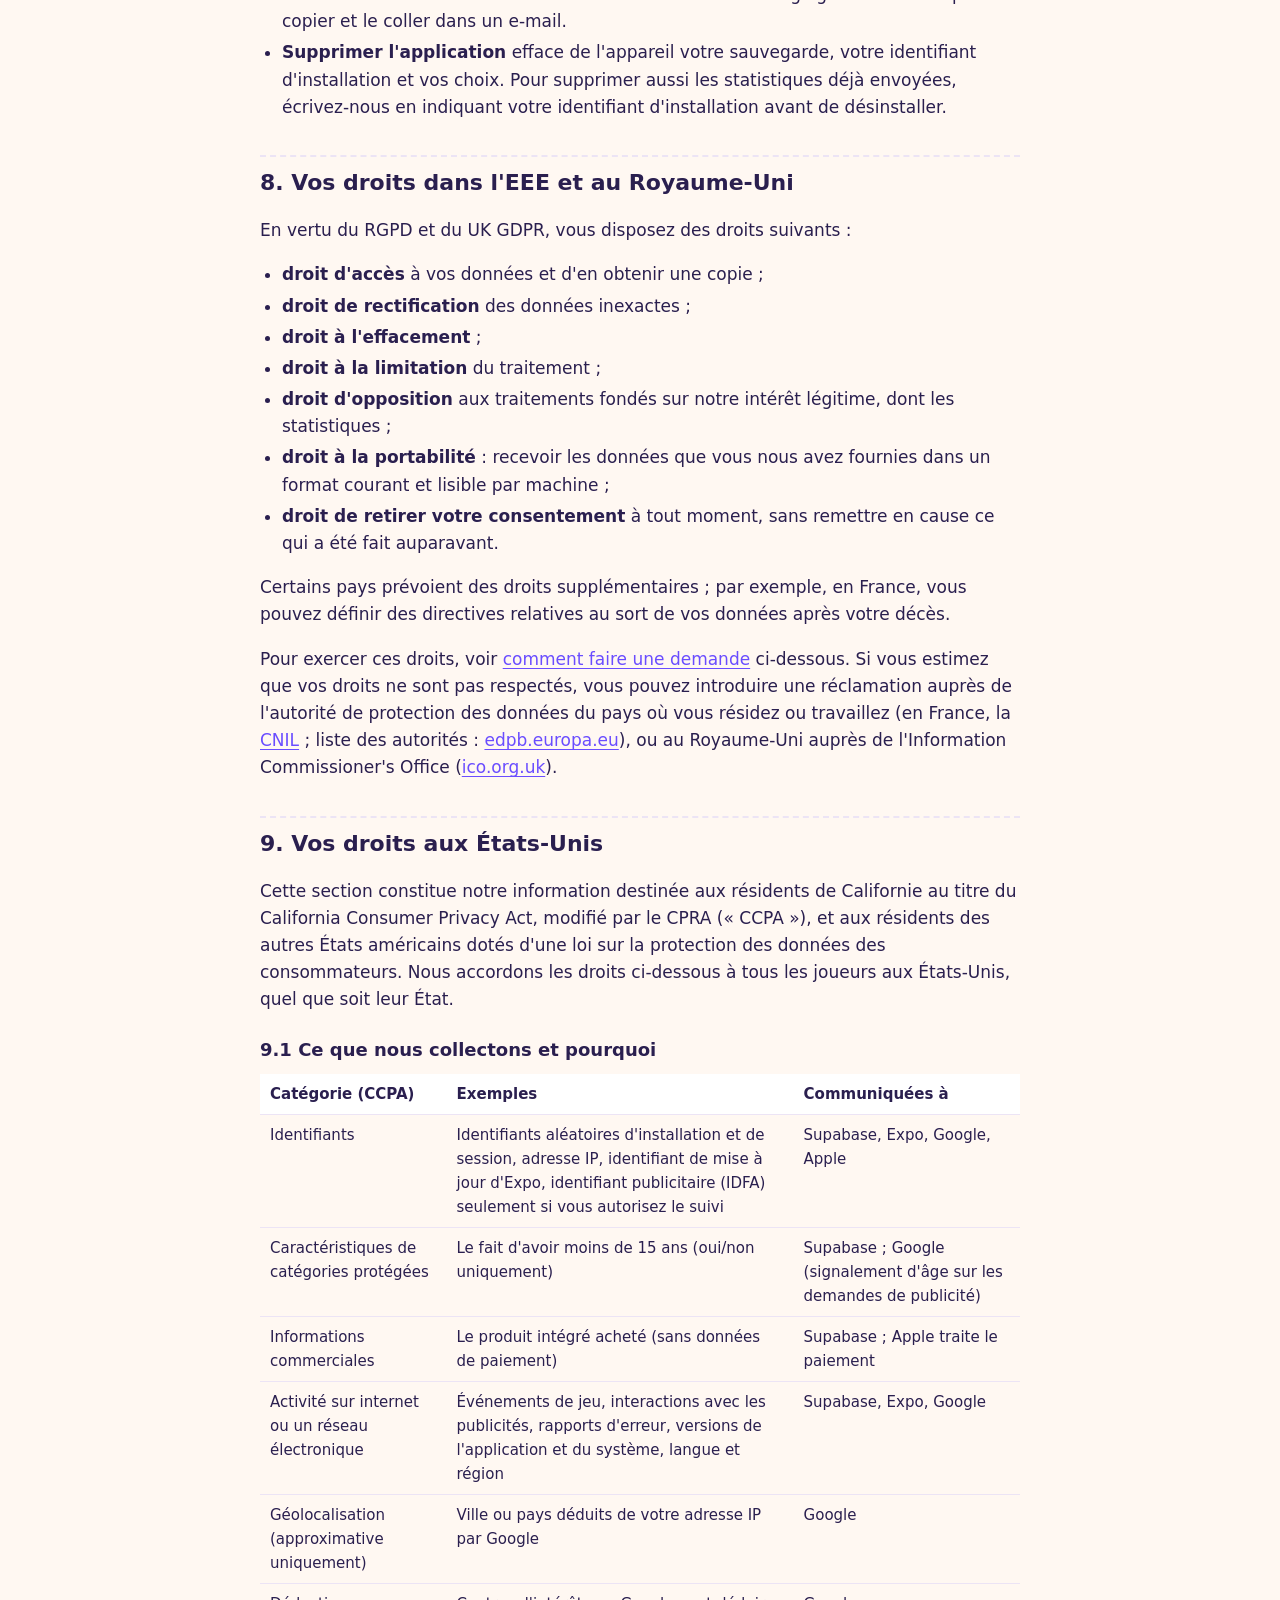
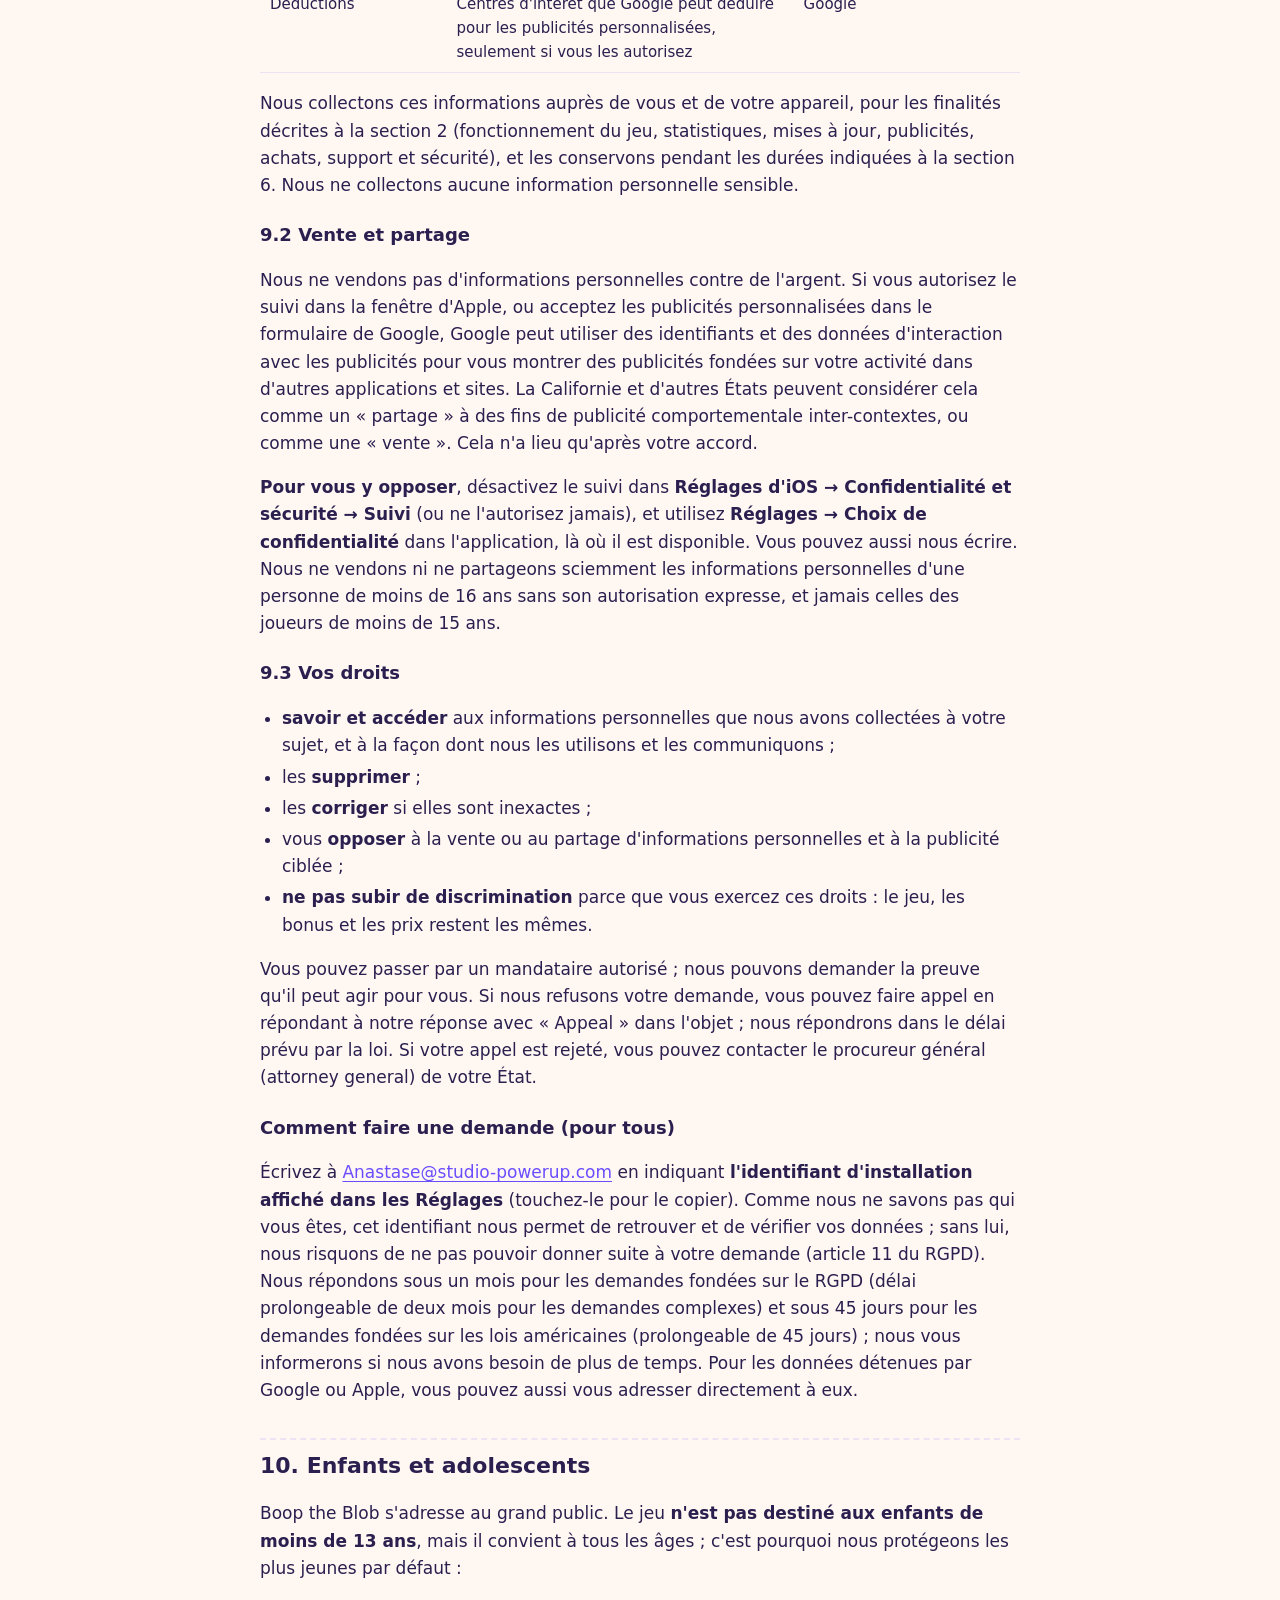
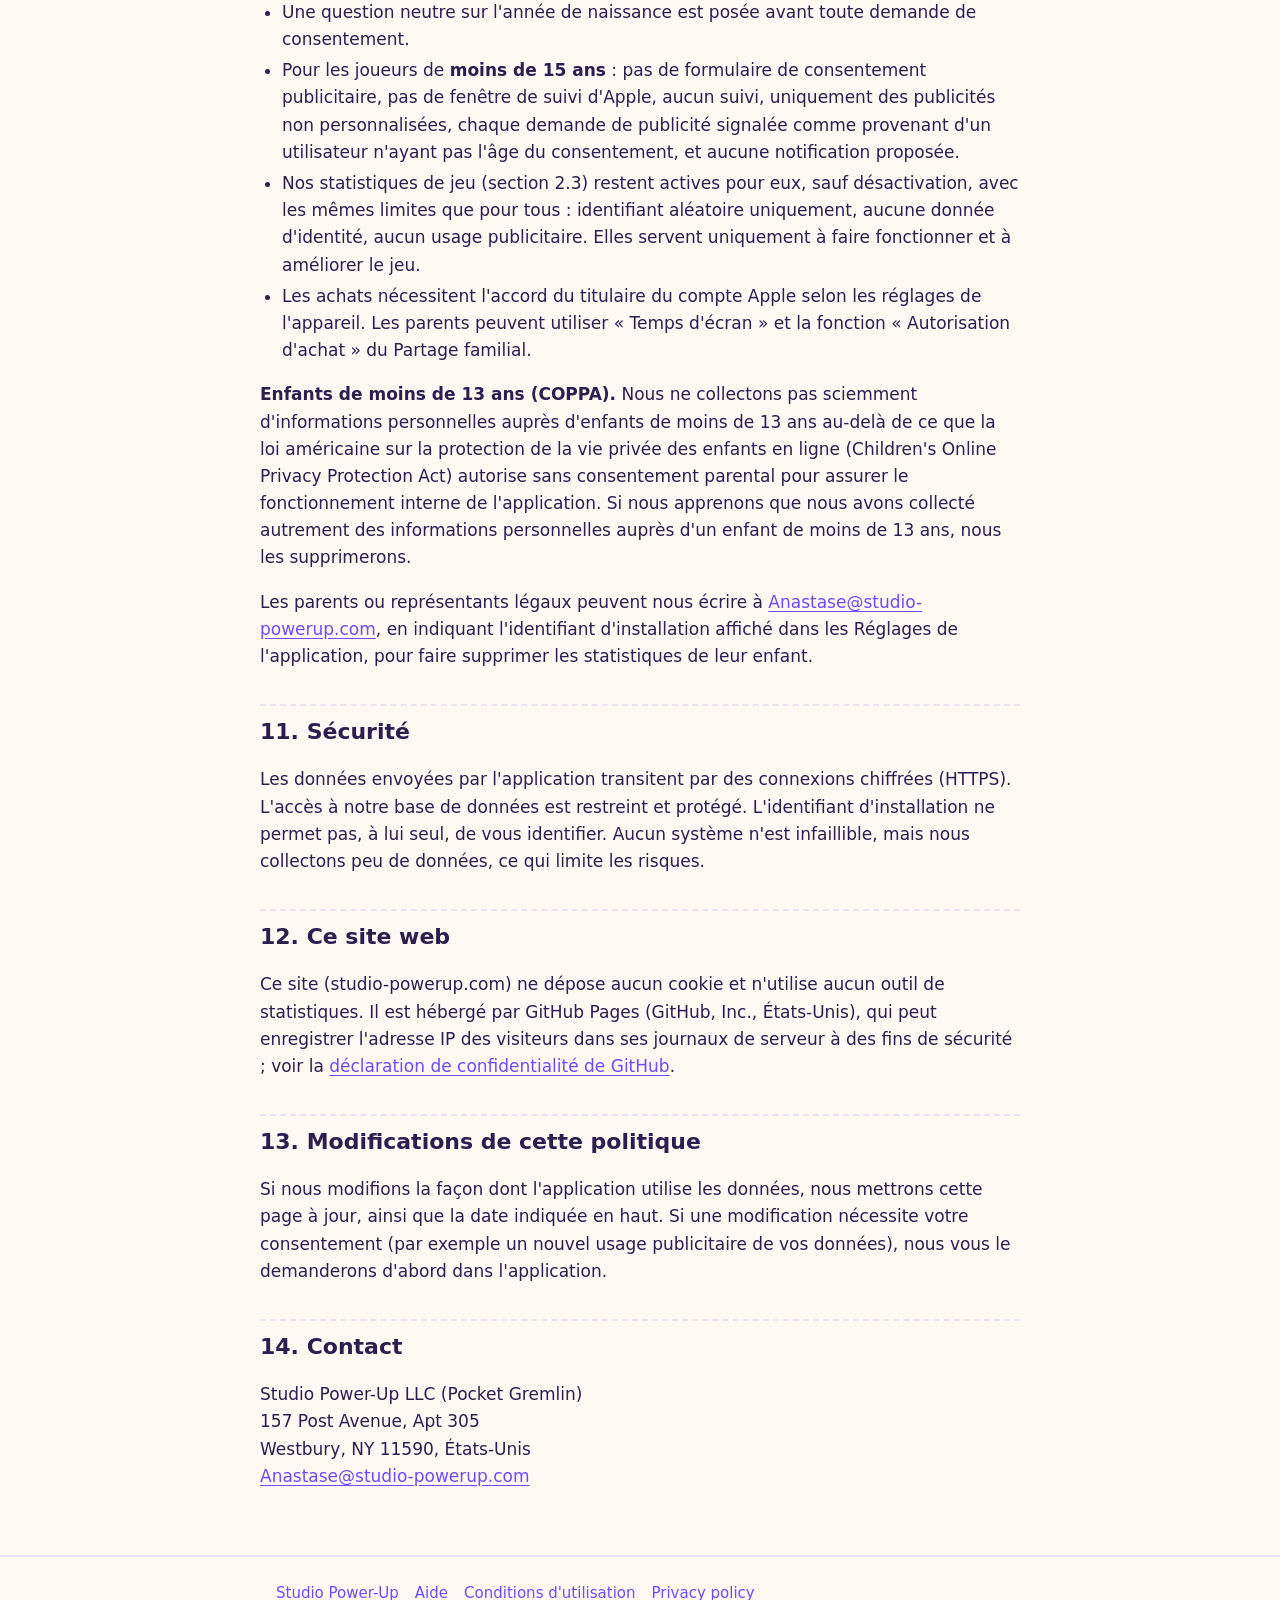
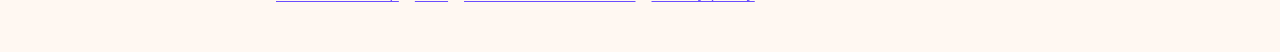
==== commit c6c03cf4: "Privacy: in-game feedback text (EN/FR)" ====
--- a/boop/privacy-fr.html
+++ b/boop/privacy-fr.html
@@ -75,6 +75,7 @@
 
   <h3>2.3 Nos statistiques de jeu</h3>
   <p>Pendant que vous jouez, l'application envoie des événements de jeu à notre propre base de données, hébergée par Supabase dans l'Union européenne (à Paris). Exemples : début de session, étape du tutoriel terminée, niveau atteint ou île débloquée, autocollant obtenu, publicité avec récompense demandée et regardée ou non jusqu'au bout, achat commencé, finalisé ou annulé (nom du produit uniquement, jamais de données de paiement), votre réponse aux demandes de consentement publicitaire et de suivi (acceptation ou refus uniquement, jamais votre identifiant publicitaire), ainsi que les rapports d'erreur quand quelque chose ne fonctionne pas.</p>
+  <p><b>Les messages que vous choisissez d'envoyer.</b> Si vous écrivez à Boop avec « Dire quelque chose à Boop » dans les Réglages, le texte saisi (500 caractères maximum) est envoyé à la même base de données avec votre identifiant d'installation aléatoire, pour que nous puissions le lire et y donner suite. Merci de ne pas y mettre d'informations personnelles. Il est conservé 13 mois comme les autres événements, et vous pouvez nous demander de le supprimer.</p>
   <p>Chaque événement contient :</p>
   <ul>
     <li>un <b>identifiant d'installation aléatoire</b>, créé sur votre appareil à la première ouverture de l'application. Ce n'est ni votre identifiant publicitaire (IDFA), ni le numéro de série de votre appareil, et il n'est rattaché ni à votre nom, ni à votre e-mail, ni à votre identifiant Apple, ni à aucune autre donnée d'identité. Il est affiché en bas des <b>Réglages</b> de l'application ; touchez-le pour le copier si vous nous écrivez. Il est remplacé par un nouvel identifiant au bout de 13 mois ;</li>
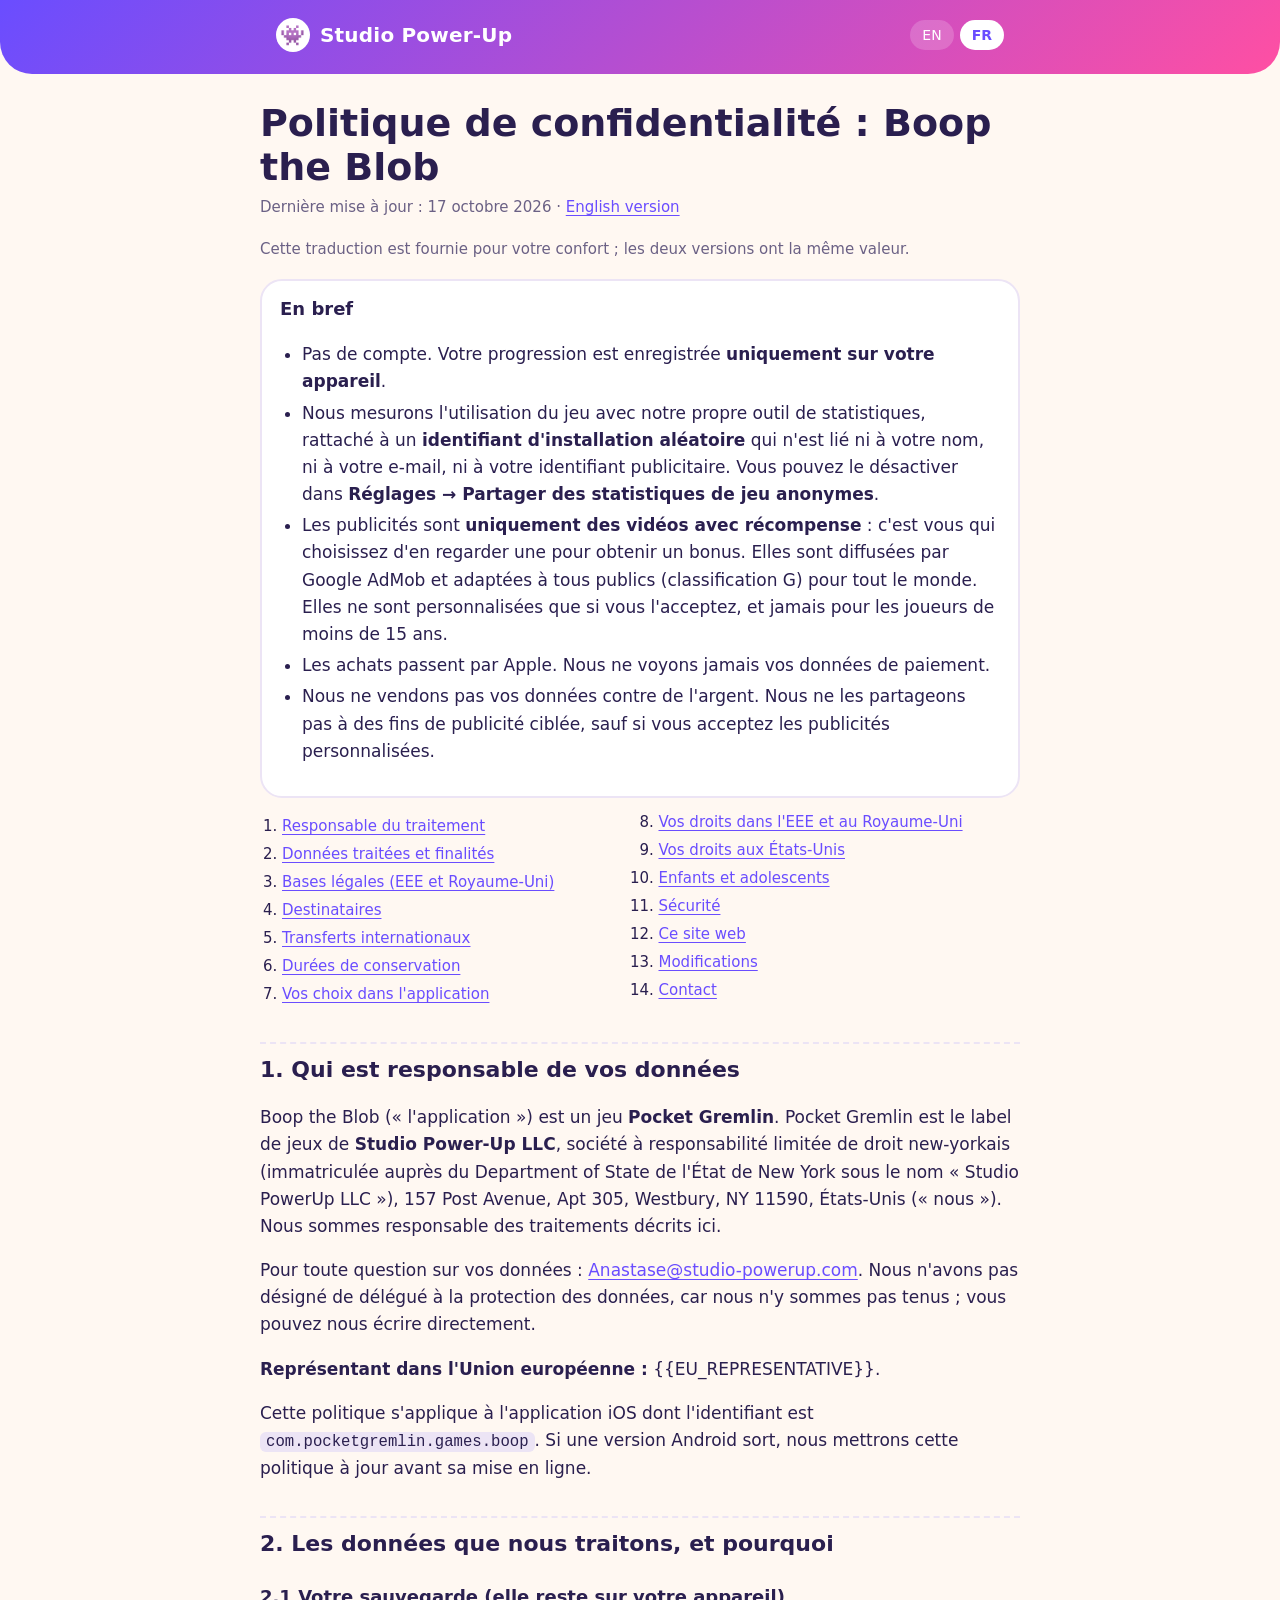
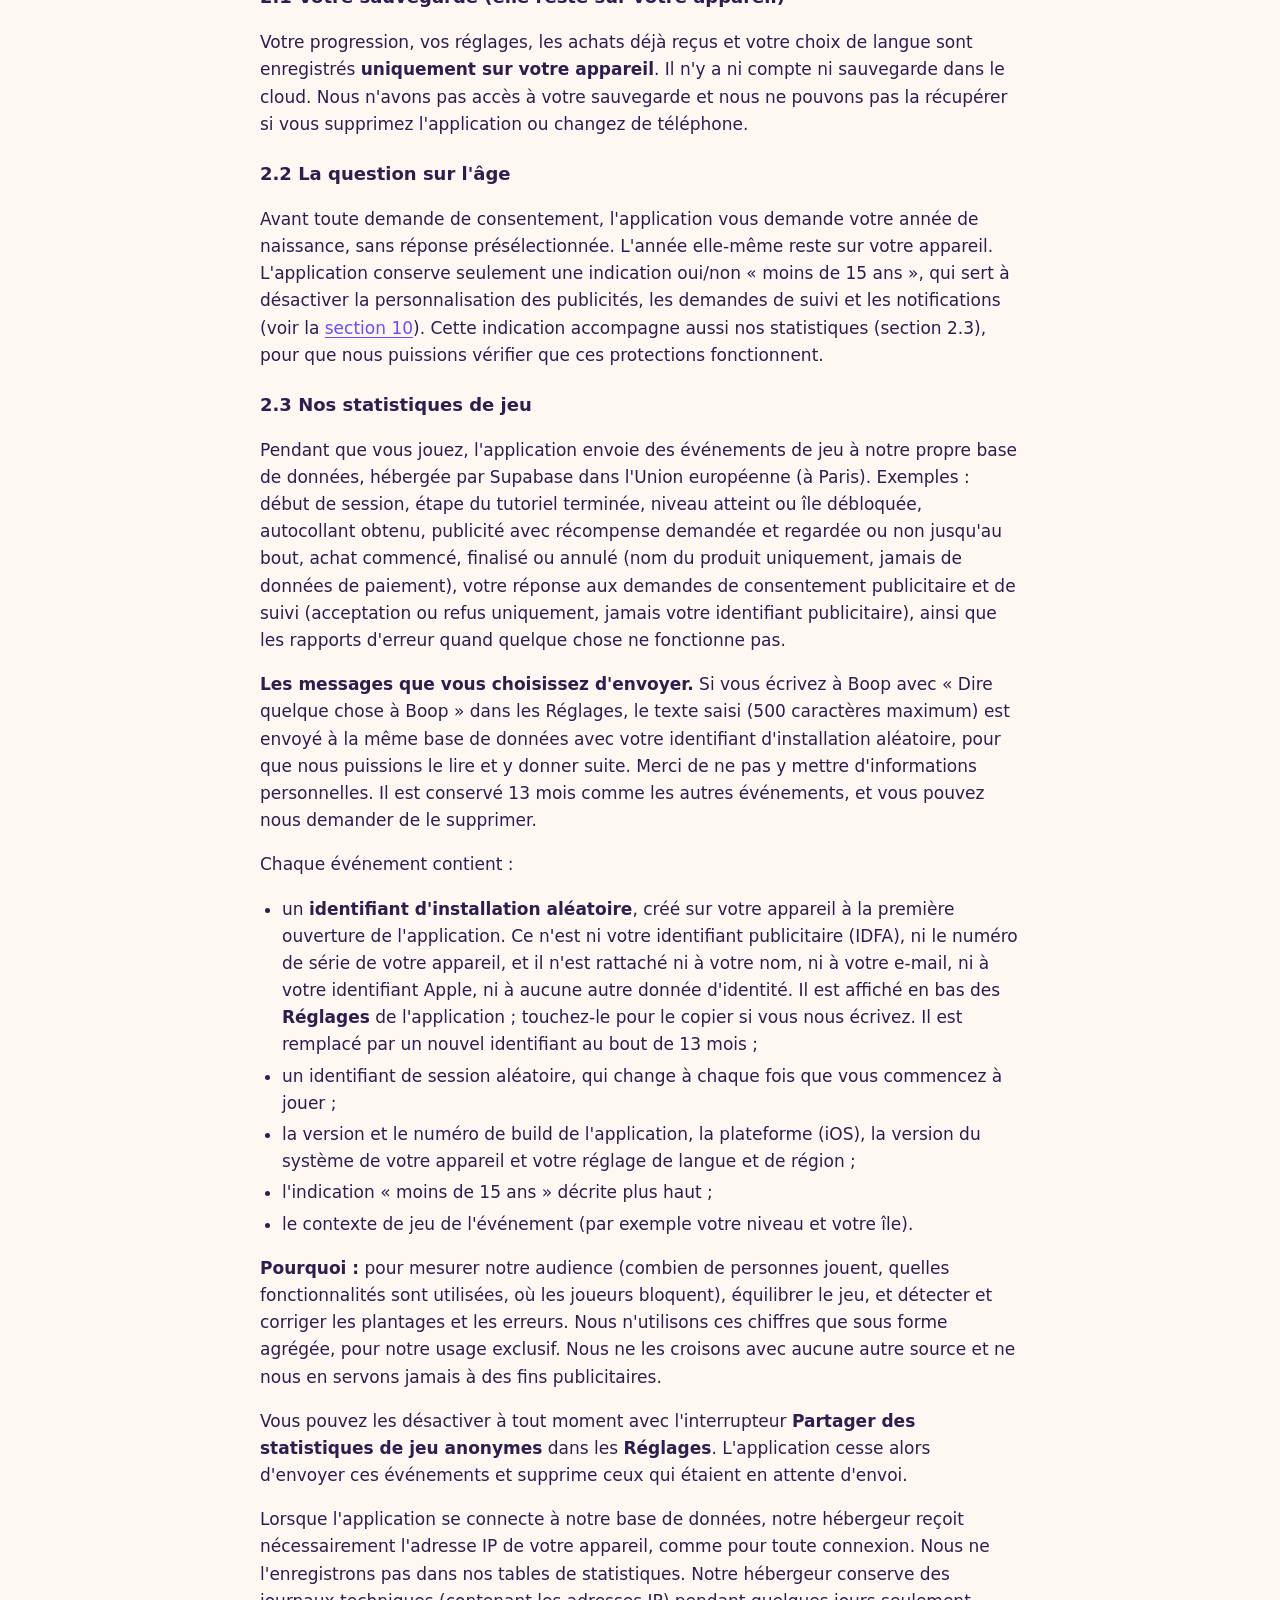
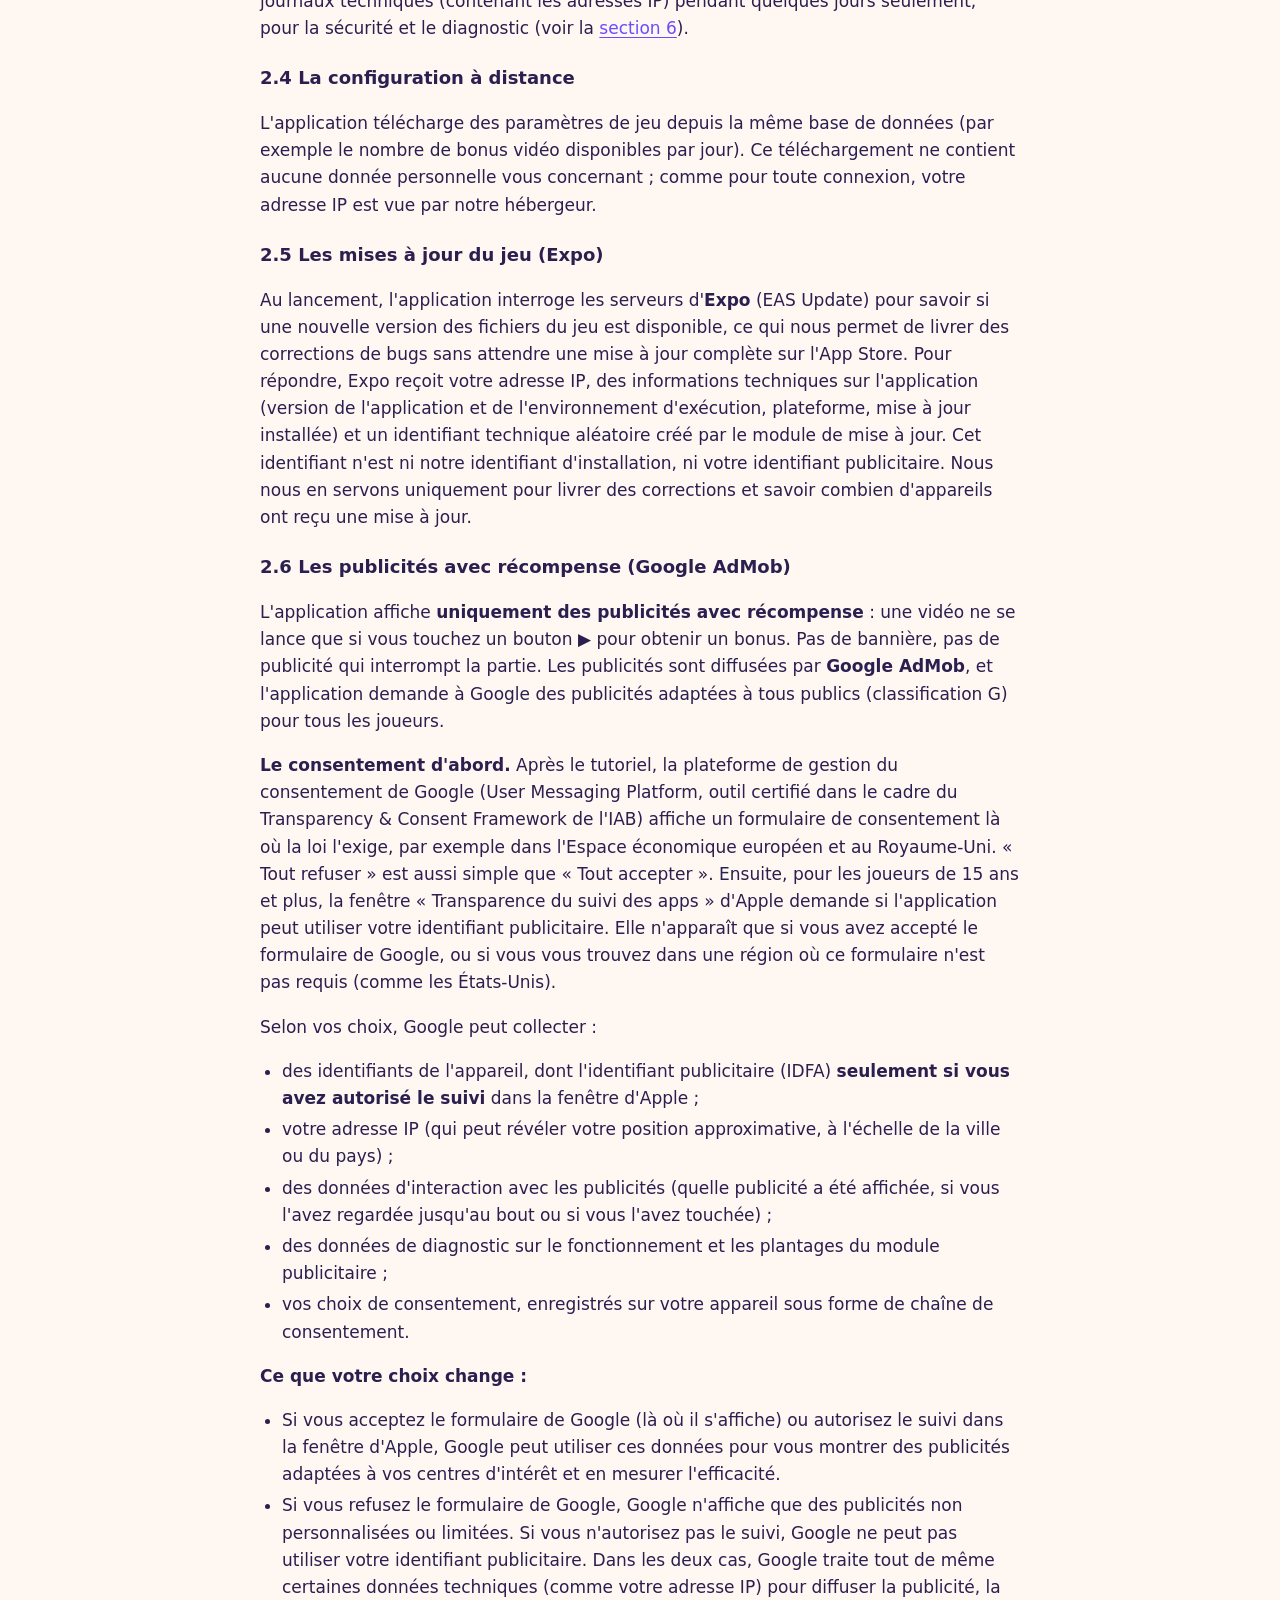
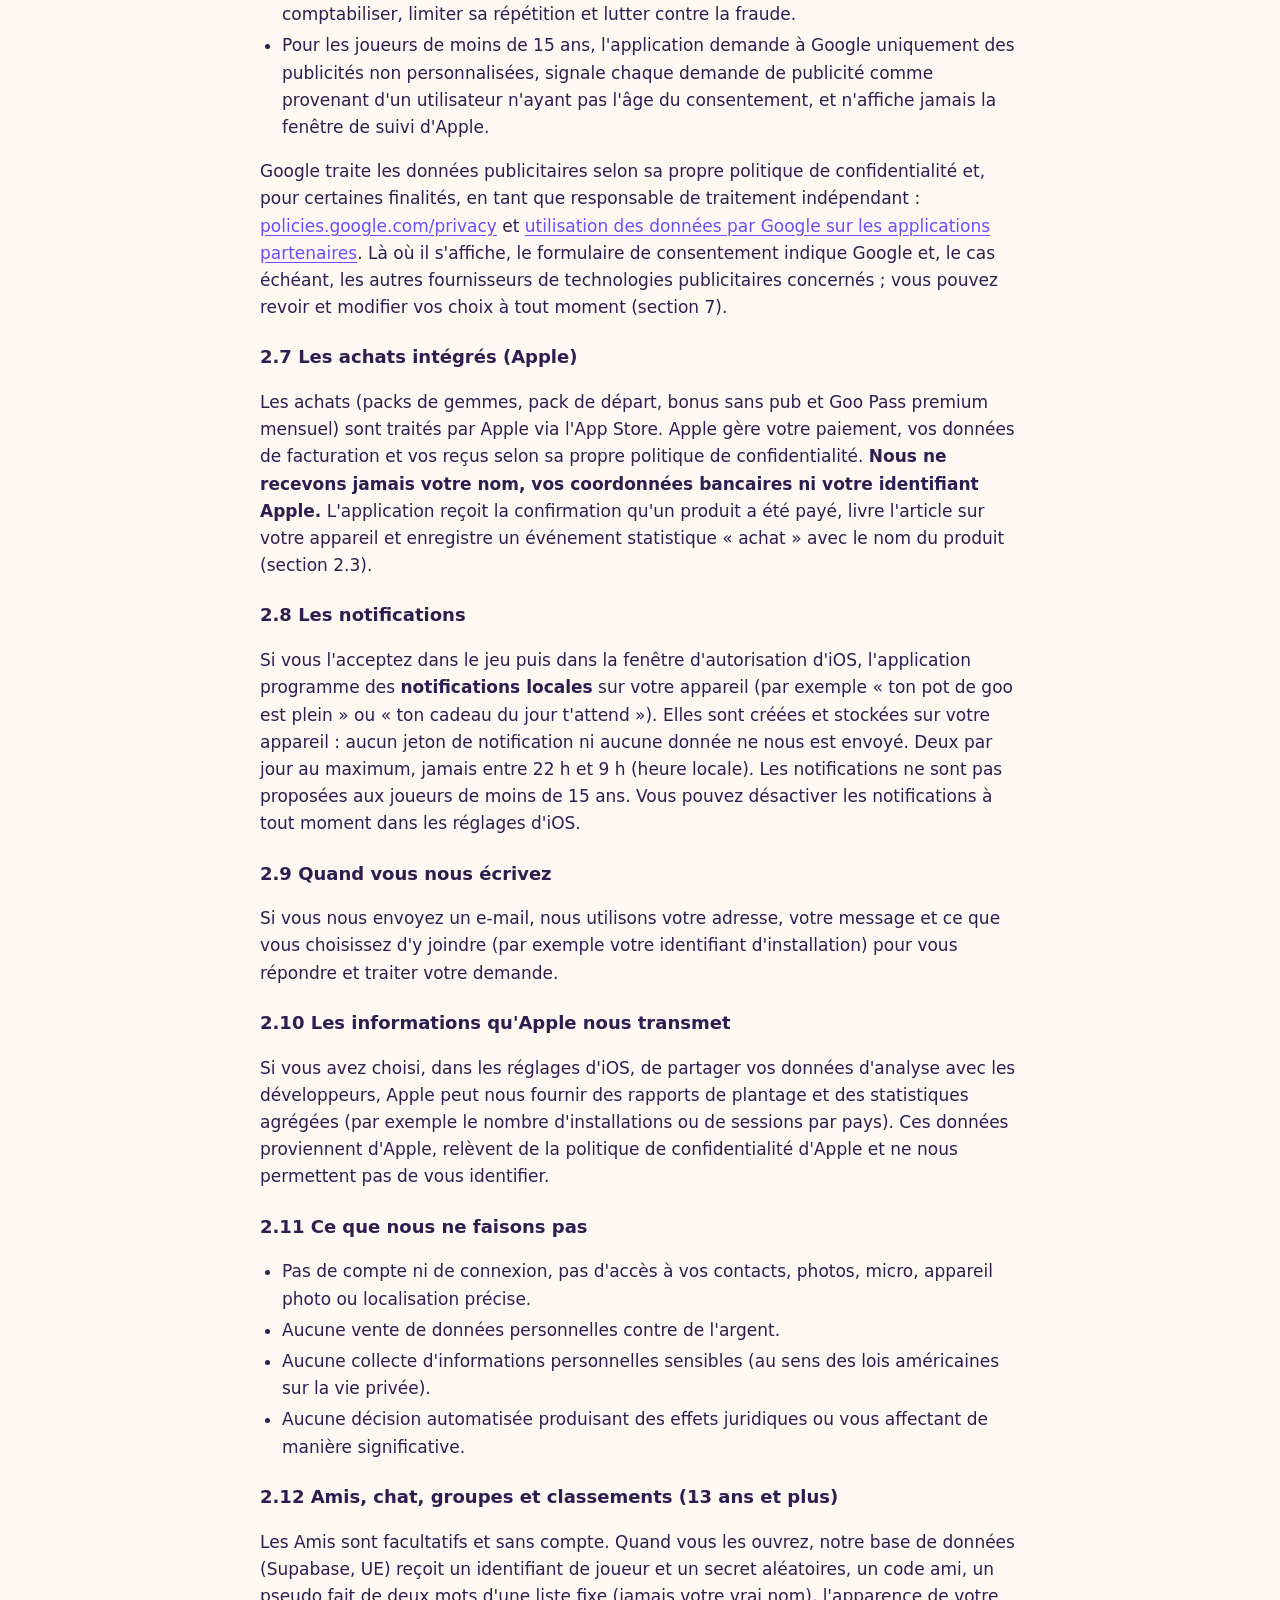
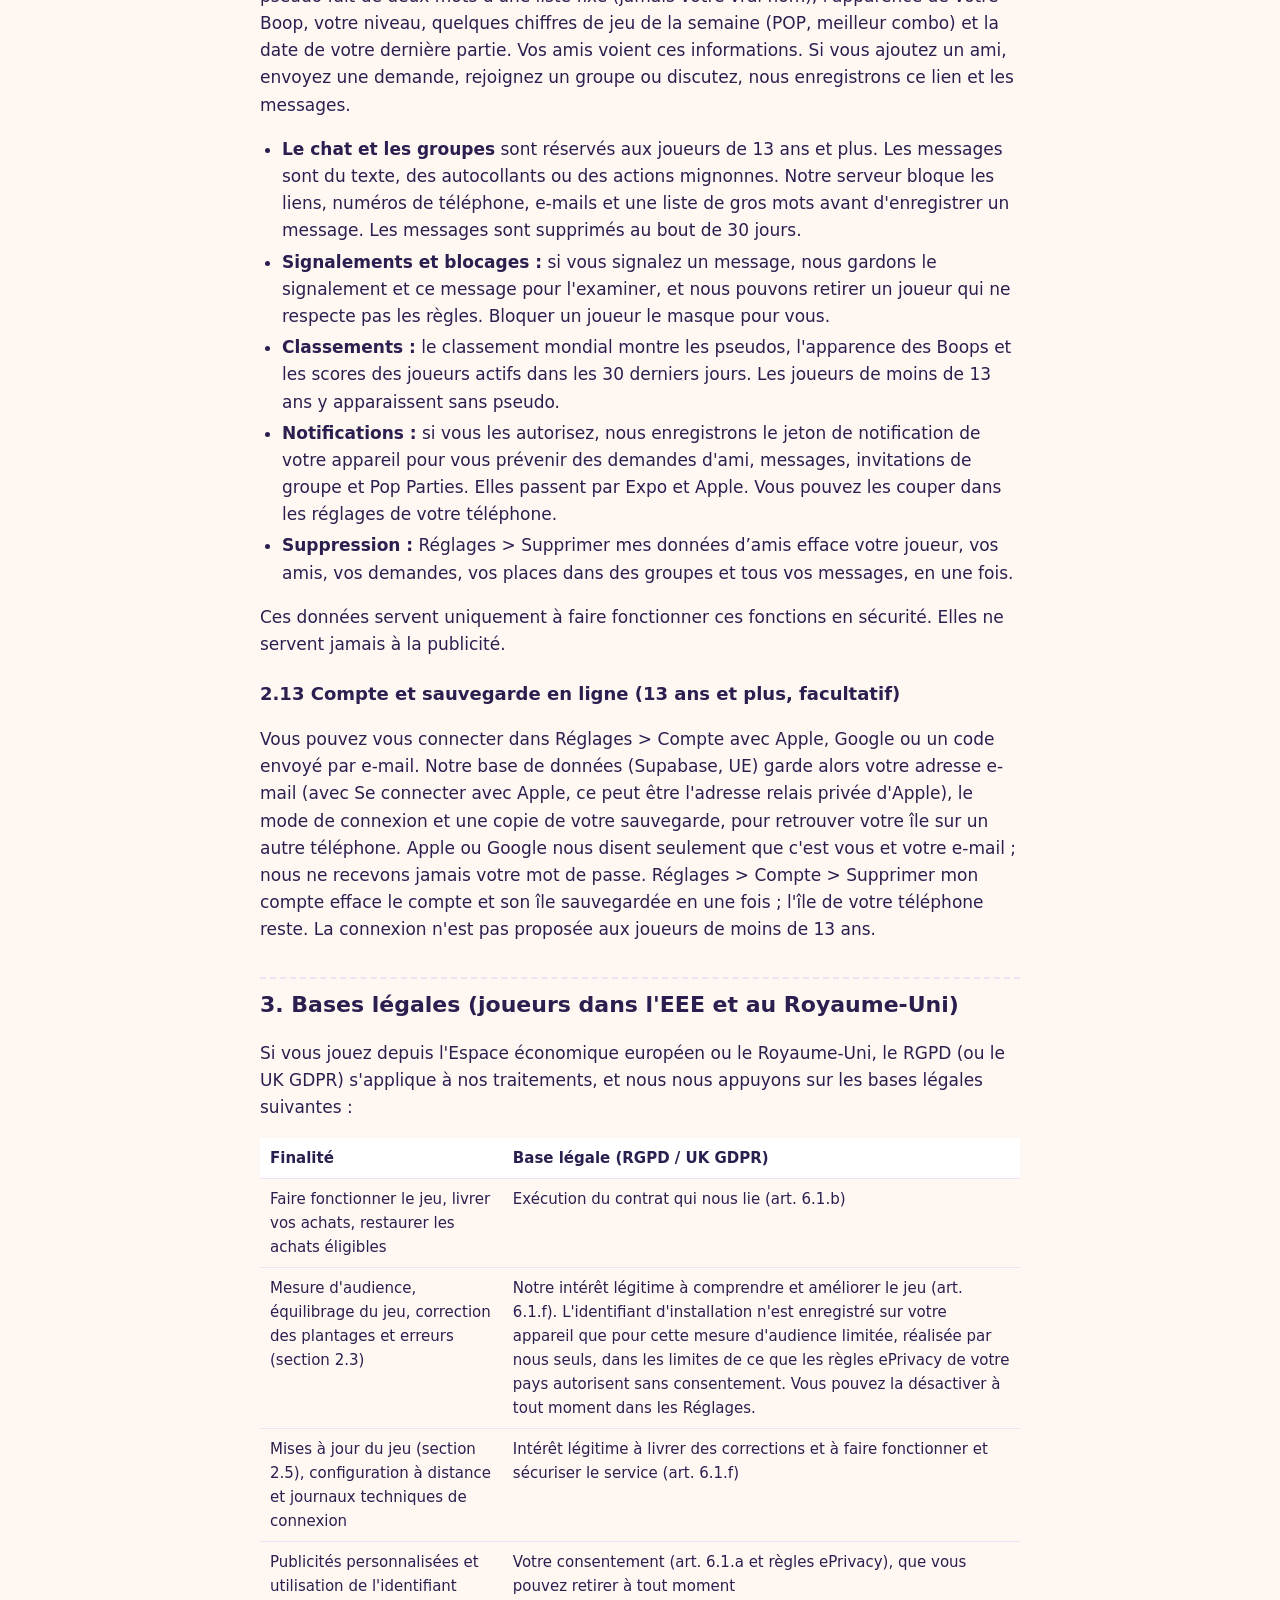
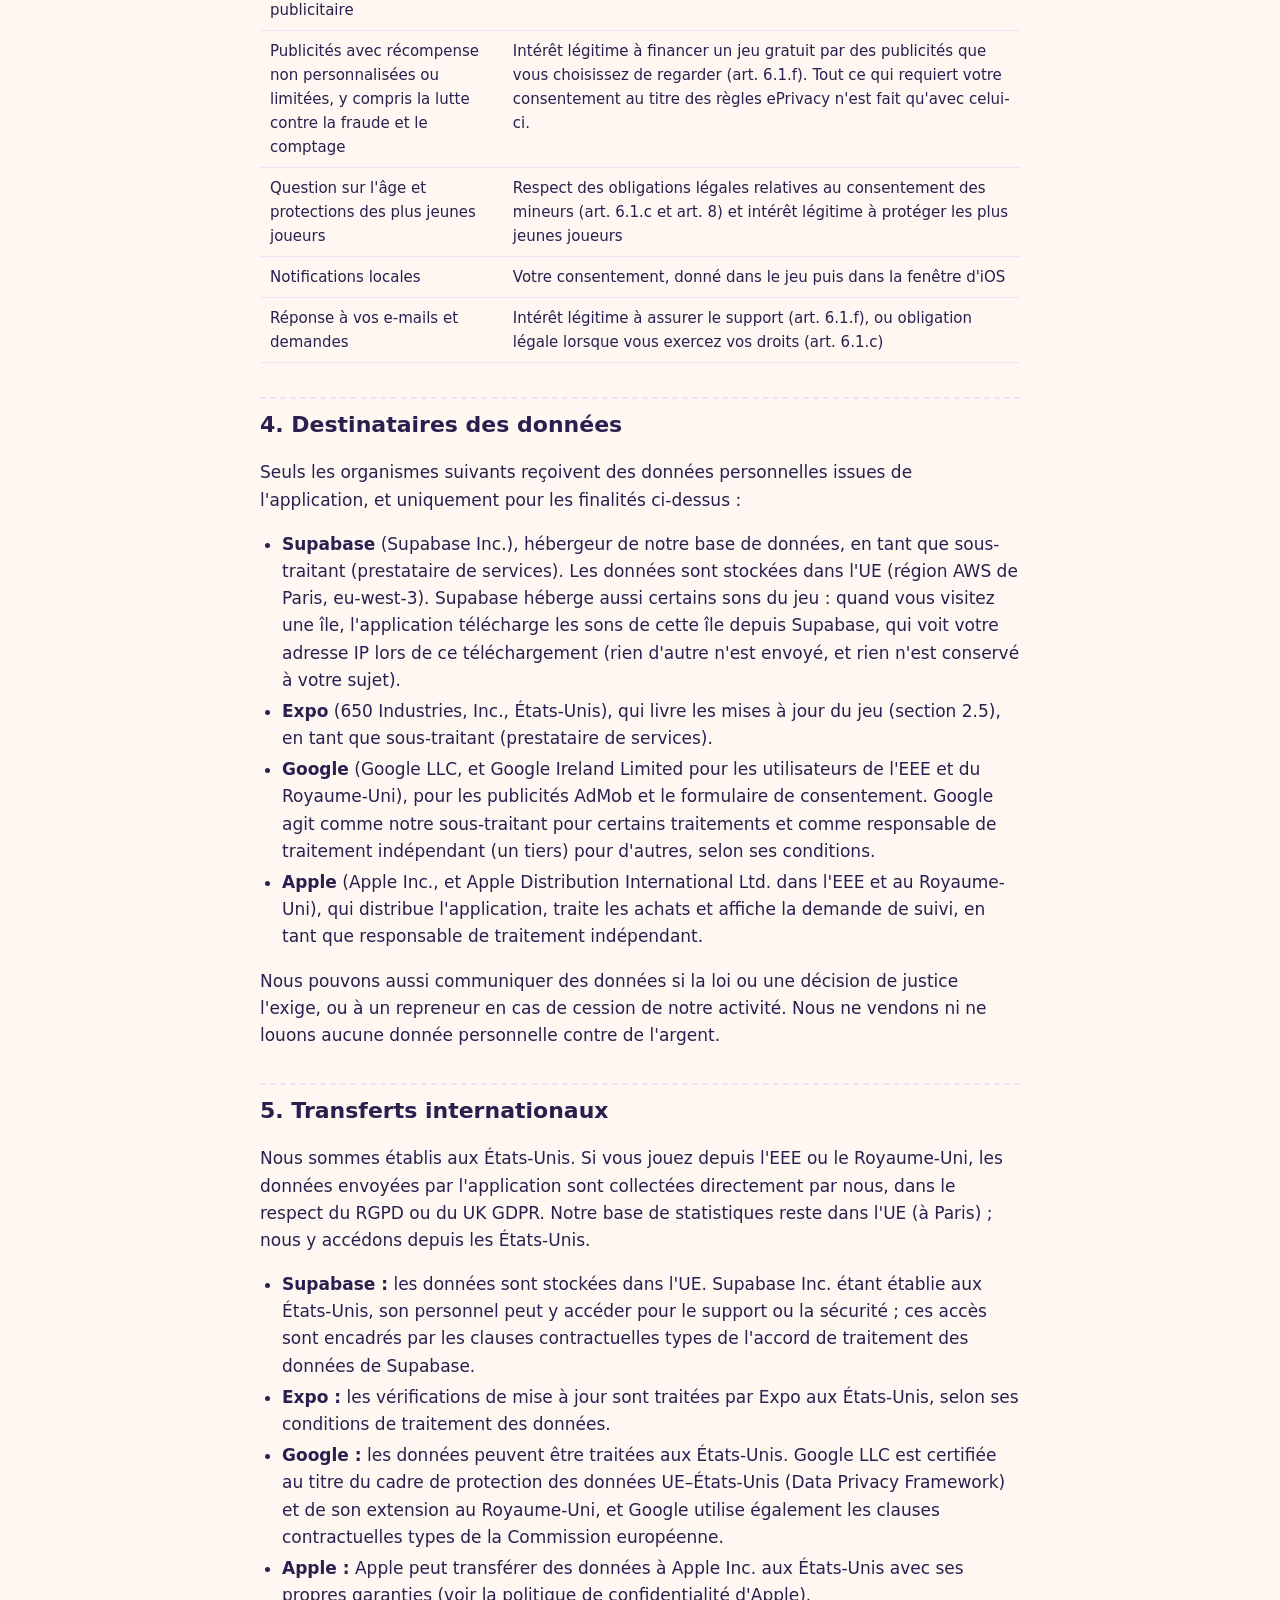
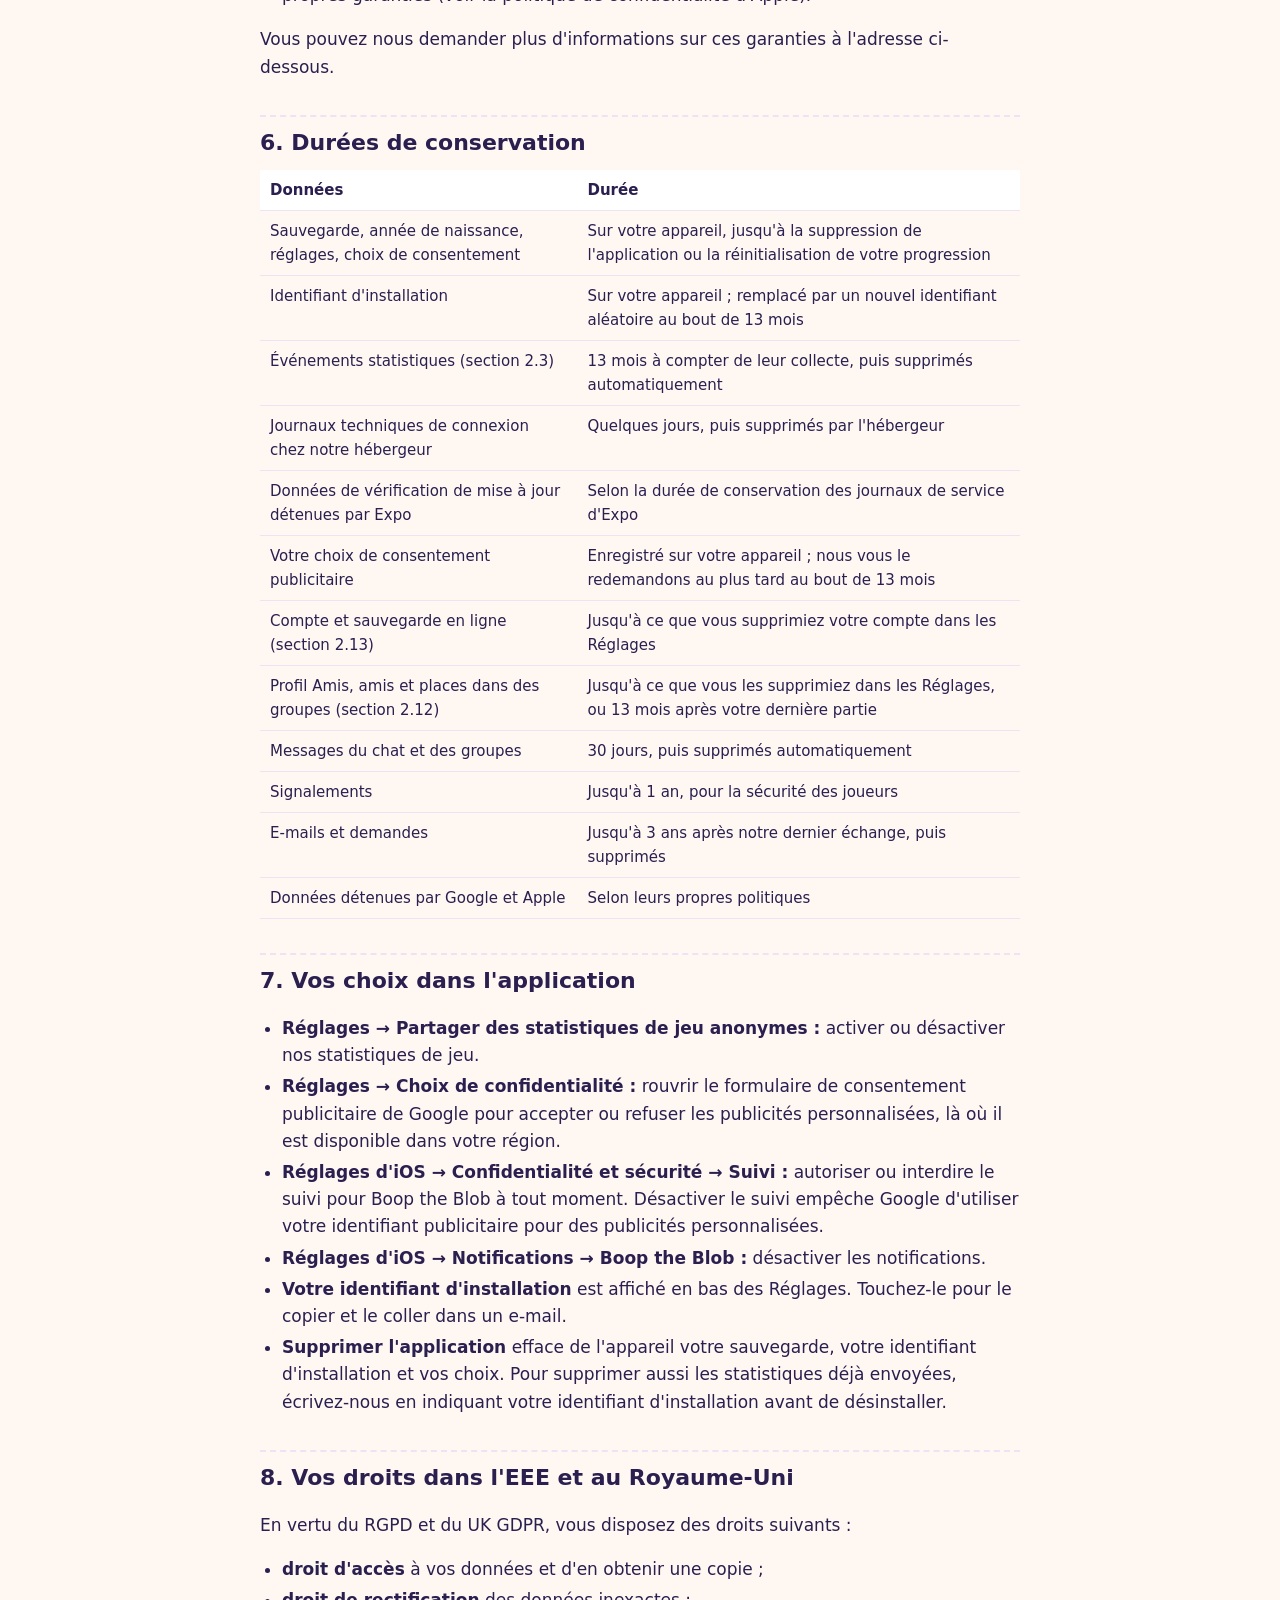
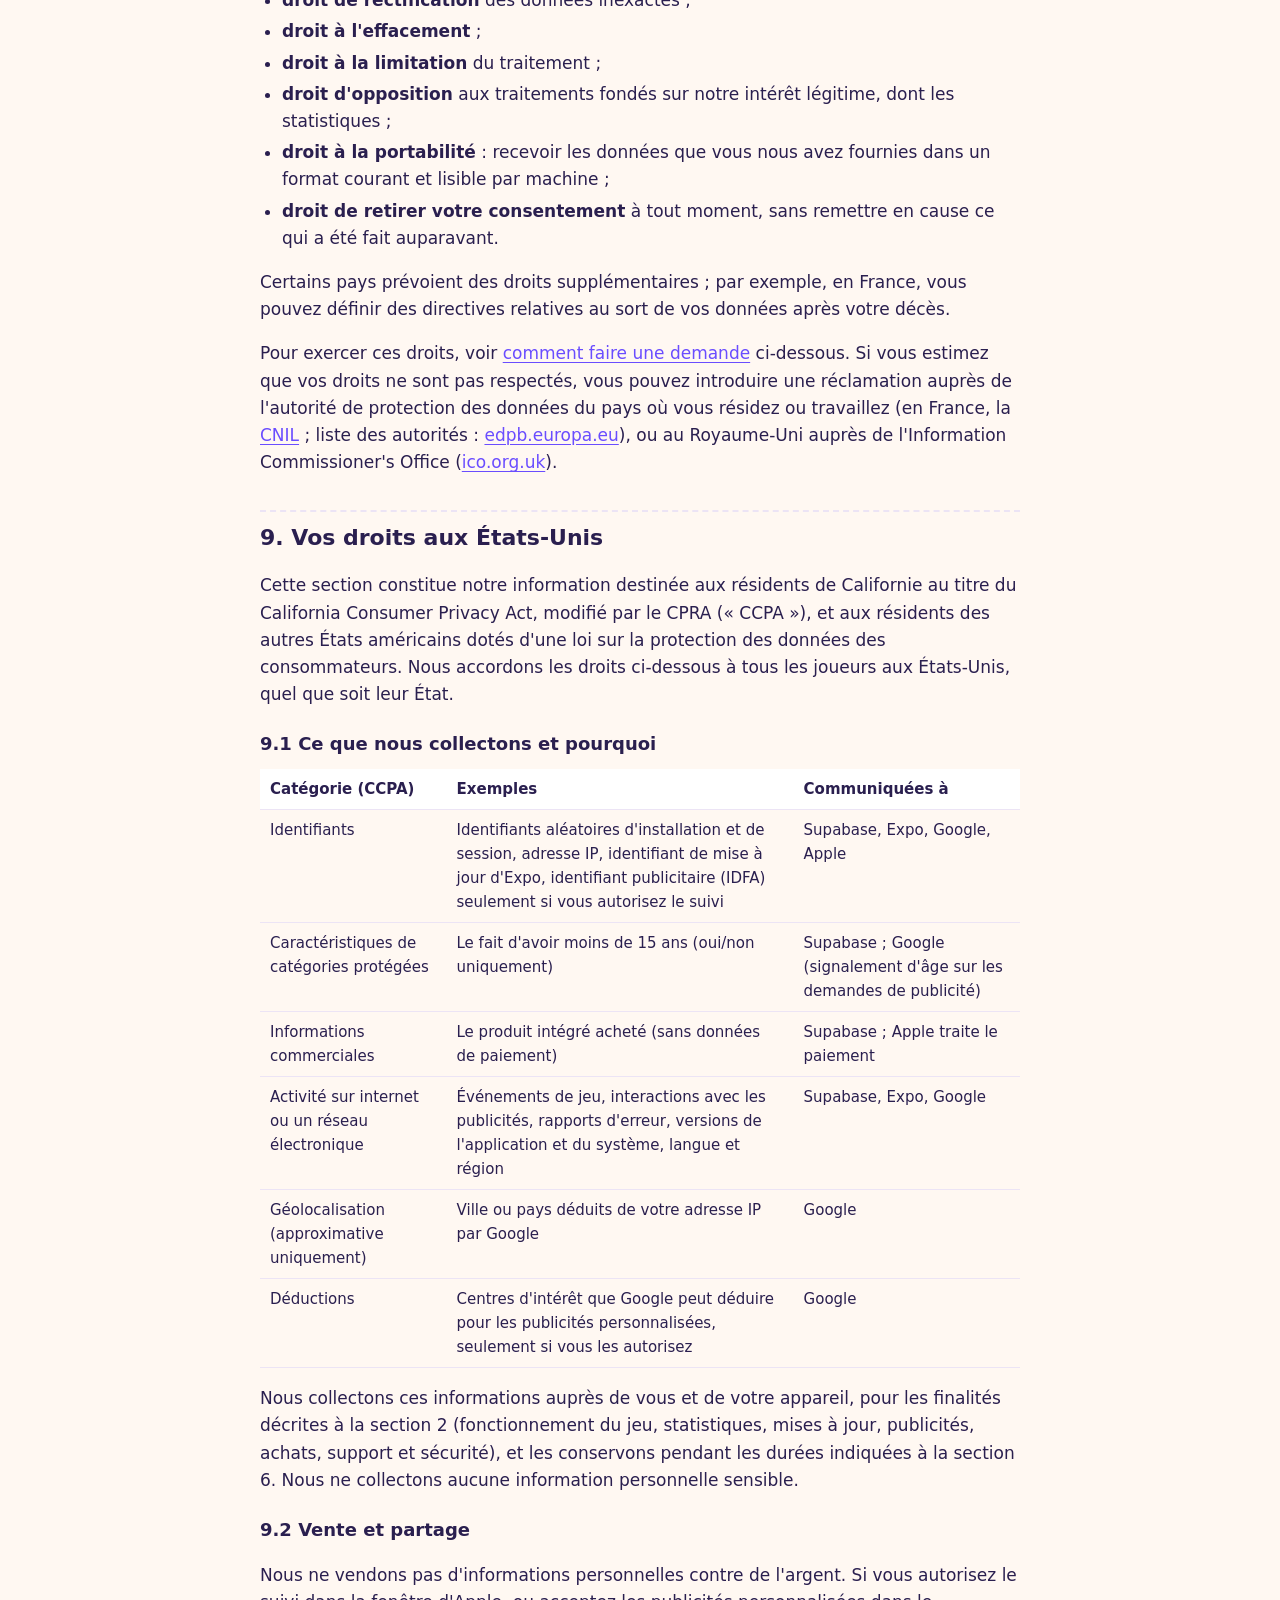
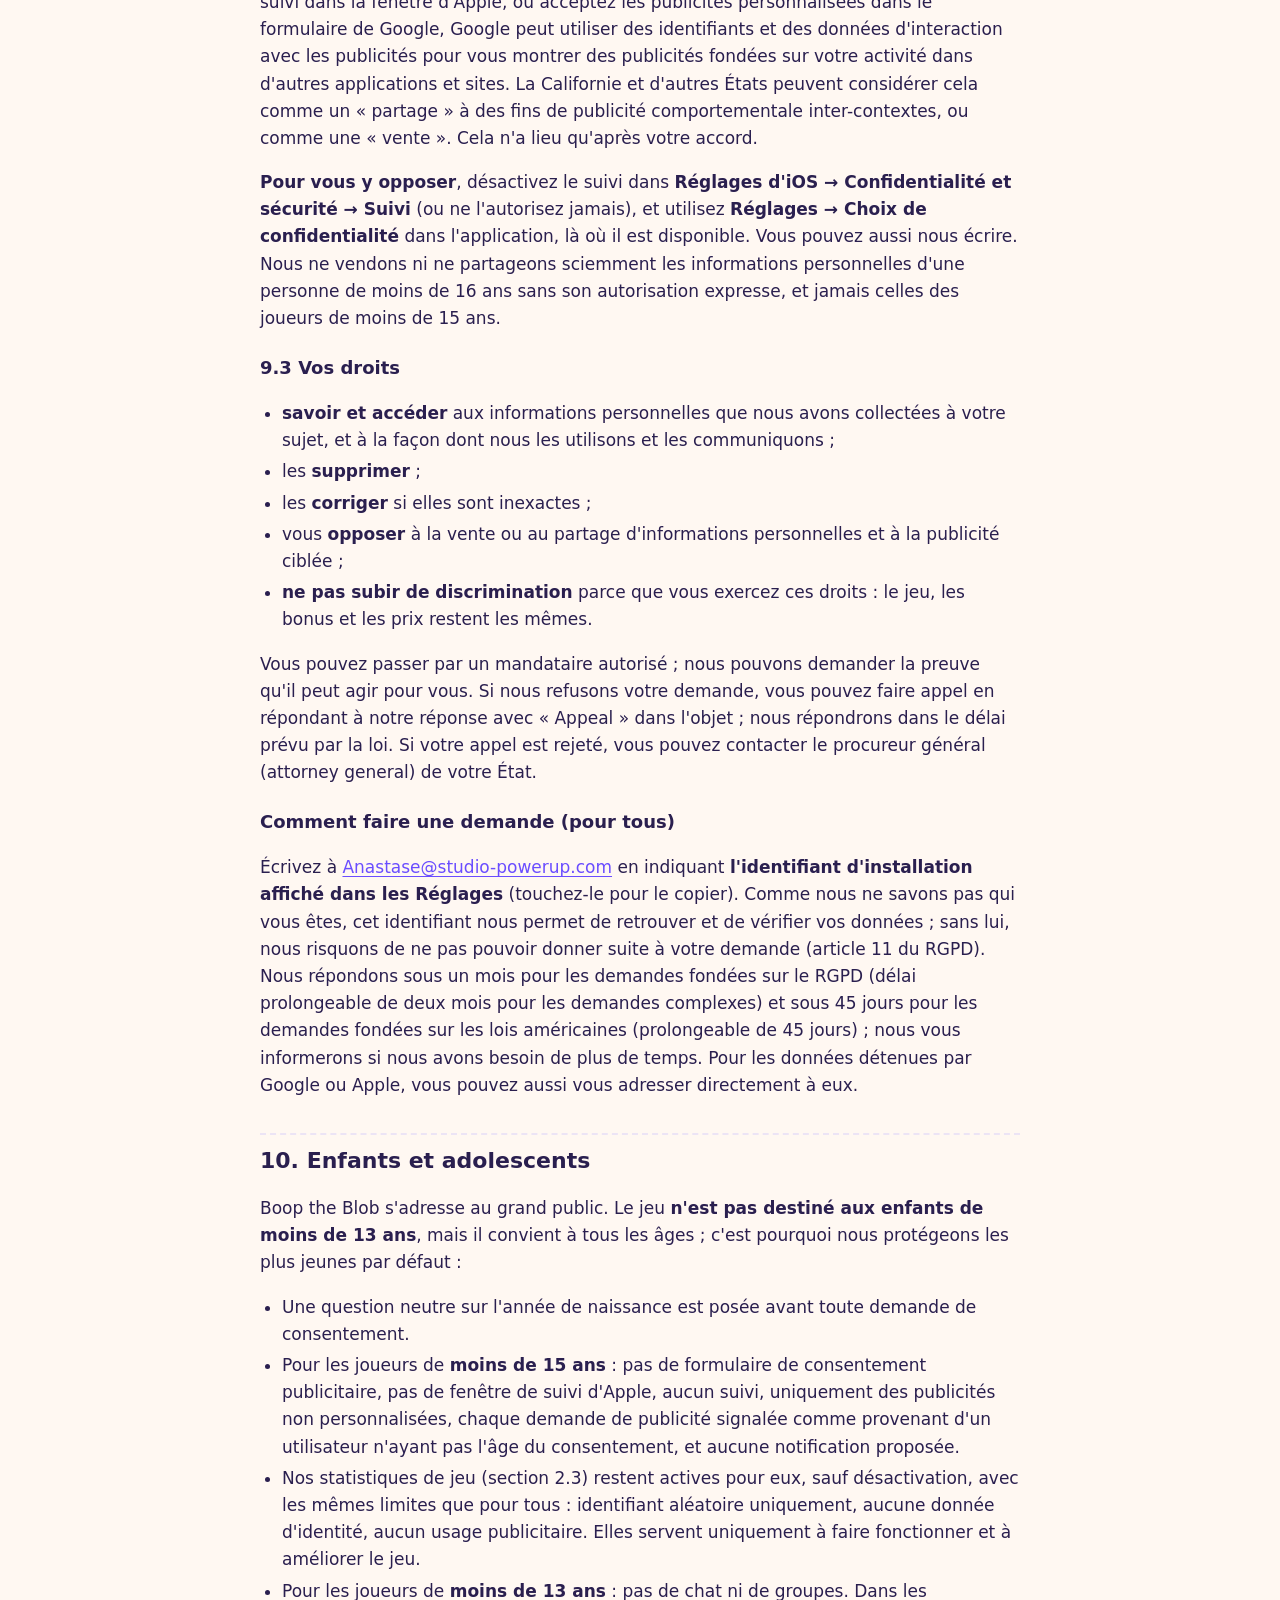
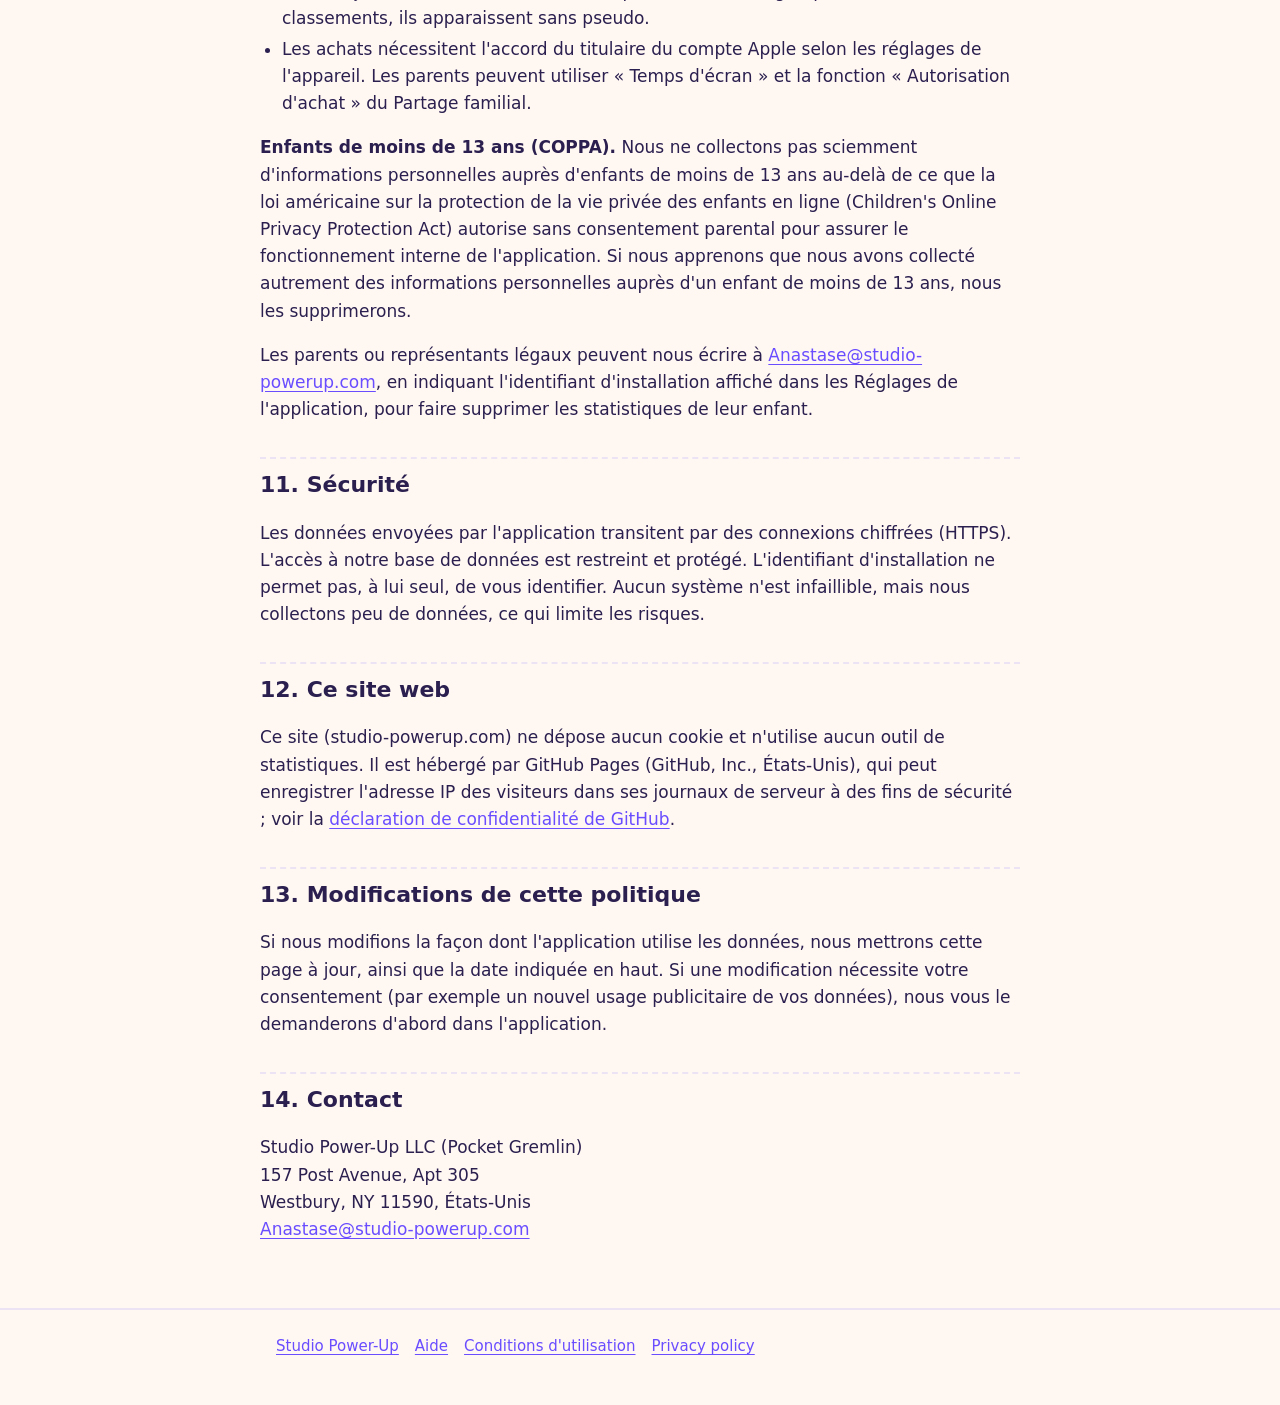
==== commit 06867bfb: "Boop: invite page (add.html); privacy and terms for chat, groups, accounts and invites (EN/FR, Oct 1" ====
--- a/boop/privacy-fr.html
+++ b/boop/privacy-fr.html
@@ -26,7 +26,7 @@
 
 <main class="wrap doc">
   <h1>Politique de confidentialité : Boop the Blob</h1>
-  <p class="meta">Dernière mise à jour : 4 octobre 2026 · <a href="privacy.html" lang="en">English version</a></p>
+  <p class="meta">Dernière mise à jour : 17 octobre 2026 · <a href="privacy.html" lang="en">English version</a></p>
   <p class="meta">Cette traduction est fournie pour votre confort ; les deux versions ont la même valeur.</p>
 
   <section class="tldr" aria-labelledby="tldr">
@@ -133,6 +133,20 @@
     <li>Aucune décision automatisée produisant des effets juridiques ou vous affectant de manière significative.</li>
   </ul>
 
+  <h3 id="amis">2.12 Amis, chat, groupes et classements (13 ans et plus)</h3>
+  <p>Les Amis sont facultatifs et sans compte. Quand vous les ouvrez, notre base de données (Supabase, UE) reçoit un identifiant de joueur et un secret aléatoires, un code ami, un pseudo fait de deux mots d'une liste fixe (jamais votre vrai nom), l'apparence de votre Boop, votre niveau, quelques chiffres de jeu de la semaine (POP, meilleur combo) et la date de votre dernière partie. Vos amis voient ces informations. Si vous ajoutez un ami, envoyez une demande, rejoignez un groupe ou discutez, nous enregistrons ce lien et les messages.</p>
+  <ul>
+    <li><b>Le chat et les groupes</b> sont réservés aux joueurs de 13 ans et plus. Les messages sont du texte, des autocollants ou des actions mignonnes. Notre serveur bloque les liens, numéros de téléphone, e-mails et une liste de gros mots avant d'enregistrer un message. Les messages sont supprimés au bout de 30 jours.</li>
+    <li><b>Signalements et blocages :</b> si vous signalez un message, nous gardons le signalement et ce message pour l'examiner, et nous pouvons retirer un joueur qui ne respecte pas les règles. Bloquer un joueur le masque pour vous.</li>
+    <li><b>Classements :</b> le classement mondial montre les pseudos, l'apparence des Boops et les scores des joueurs actifs dans les 30 derniers jours. Les joueurs de moins de 13 ans y apparaissent sans pseudo.</li>
+    <li><b>Notifications :</b> si vous les autorisez, nous enregistrons le jeton de notification de votre appareil pour vous prévenir des demandes d'ami, messages, invitations de groupe et Pop Parties. Elles passent par Expo et Apple. Vous pouvez les couper dans les réglages de votre téléphone.</li>
+    <li><b>Suppression :</b> Réglages &gt; Supprimer mes données d’amis efface votre joueur, vos amis, vos demandes, vos places dans des groupes et tous vos messages, en une fois.</li>
+  </ul>
+  <p>Ces données servent uniquement à faire fonctionner ces fonctions en sécurité. Elles ne servent jamais à la publicité.</p>
+
+  <h3 id="compte">2.13 Compte et sauvegarde en ligne (13 ans et plus, facultatif)</h3>
+  <p>Vous pouvez vous connecter dans Réglages &gt; Compte avec Apple, Google ou un code envoyé par e-mail. Notre base de données (Supabase, UE) garde alors votre adresse e-mail (avec Se connecter avec Apple, ce peut être l'adresse relais privée d'Apple), le mode de connexion et une copie de votre sauvegarde, pour retrouver votre île sur un autre téléphone. Apple ou Google nous disent seulement que c'est vous et votre e-mail ; nous ne recevons jamais votre mot de passe. Réglages &gt; Compte &gt; Supprimer mon compte efface le compte et son île sauvegardée en une fois ; l'île de votre téléphone reste. La connexion n'est pas proposée aux joueurs de moins de 13 ans.</p>
+
   <h2 id="bases">3. Bases légales (joueurs dans l'EEE et au Royaume-Uni)</h2>
   <p>Si vous jouez depuis l'Espace économique européen ou le Royaume-Uni, le RGPD (ou le UK GDPR) s'applique à nos traitements, et nous nous appuyons sur les bases légales suivantes :</p>
   <div class="table-scroll">
@@ -182,6 +196,10 @@
       <tr><td>Journaux techniques de connexion chez notre hébergeur</td><td>Quelques jours, puis supprimés par l'hébergeur</td></tr>
       <tr><td>Données de vérification de mise à jour détenues par Expo</td><td>Selon la durée de conservation des journaux de service d'Expo</td></tr>
       <tr><td>Votre choix de consentement publicitaire</td><td>Enregistré sur votre appareil ; nous vous le redemandons au plus tard au bout de 13 mois</td></tr>
+      <tr><td>Compte et sauvegarde en ligne (section 2.13)</td><td>Jusqu'à ce que vous supprimiez votre compte dans les Réglages</td></tr>
+      <tr><td>Profil Amis, amis et places dans des groupes (section 2.12)</td><td>Jusqu'à ce que vous les supprimiez dans les Réglages, ou 13 mois après votre dernière partie</td></tr>
+      <tr><td>Messages du chat et des groupes</td><td>30 jours, puis supprimés automatiquement</td></tr>
+      <tr><td>Signalements</td><td>Jusqu'à 1 an, pour la sécurité des joueurs</td></tr>
       <tr><td>E-mails et demandes</td><td>Jusqu'à 3 ans après notre dernier échange, puis supprimés</td></tr>
       <tr><td>Données détenues par Google et Apple</td><td>Selon leurs propres politiques</td></tr>
     </tbody>
@@ -254,6 +272,7 @@
     <li>Une question neutre sur l'année de naissance est posée avant toute demande de consentement.</li>
     <li>Pour les joueurs de <b>moins de 15 ans</b> : pas de formulaire de consentement publicitaire, pas de fenêtre de suivi d'Apple, aucun suivi, uniquement des publicités non personnalisées, chaque demande de publicité signalée comme provenant d'un utilisateur n'ayant pas l'âge du consentement, et aucune notification proposée.</li>
     <li>Nos statistiques de jeu (section 2.3) restent actives pour eux, sauf désactivation, avec les mêmes limites que pour tous : identifiant aléatoire uniquement, aucune donnée d'identité, aucun usage publicitaire. Elles servent uniquement à faire fonctionner et à améliorer le jeu.</li>
+    <li>Pour les joueurs de <b>moins de 13 ans</b> : pas de chat ni de groupes. Dans les classements, ils apparaissent sans pseudo.</li>
     <li>Les achats nécessitent l'accord du titulaire du compte Apple selon les réglages de l'appareil. Les parents peuvent utiliser « Temps d'écran » et la fonction « Autorisation d'achat » du Partage familial.</li>
   </ul>
   <p><b>Enfants de moins de 13 ans (COPPA).</b> Nous ne collectons pas sciemment d'informations personnelles auprès d'enfants de moins de 13 ans au-delà de ce que la loi américaine sur la protection de la vie privée des enfants en ligne (Children's Online Privacy Protection Act) autorise sans consentement parental pour assurer le fonctionnement interne de l'application. Si nous apprenons que nous avons collecté autrement des informations personnelles auprès d'un enfant de moins de 13 ans, nous les supprimerons.</p>
